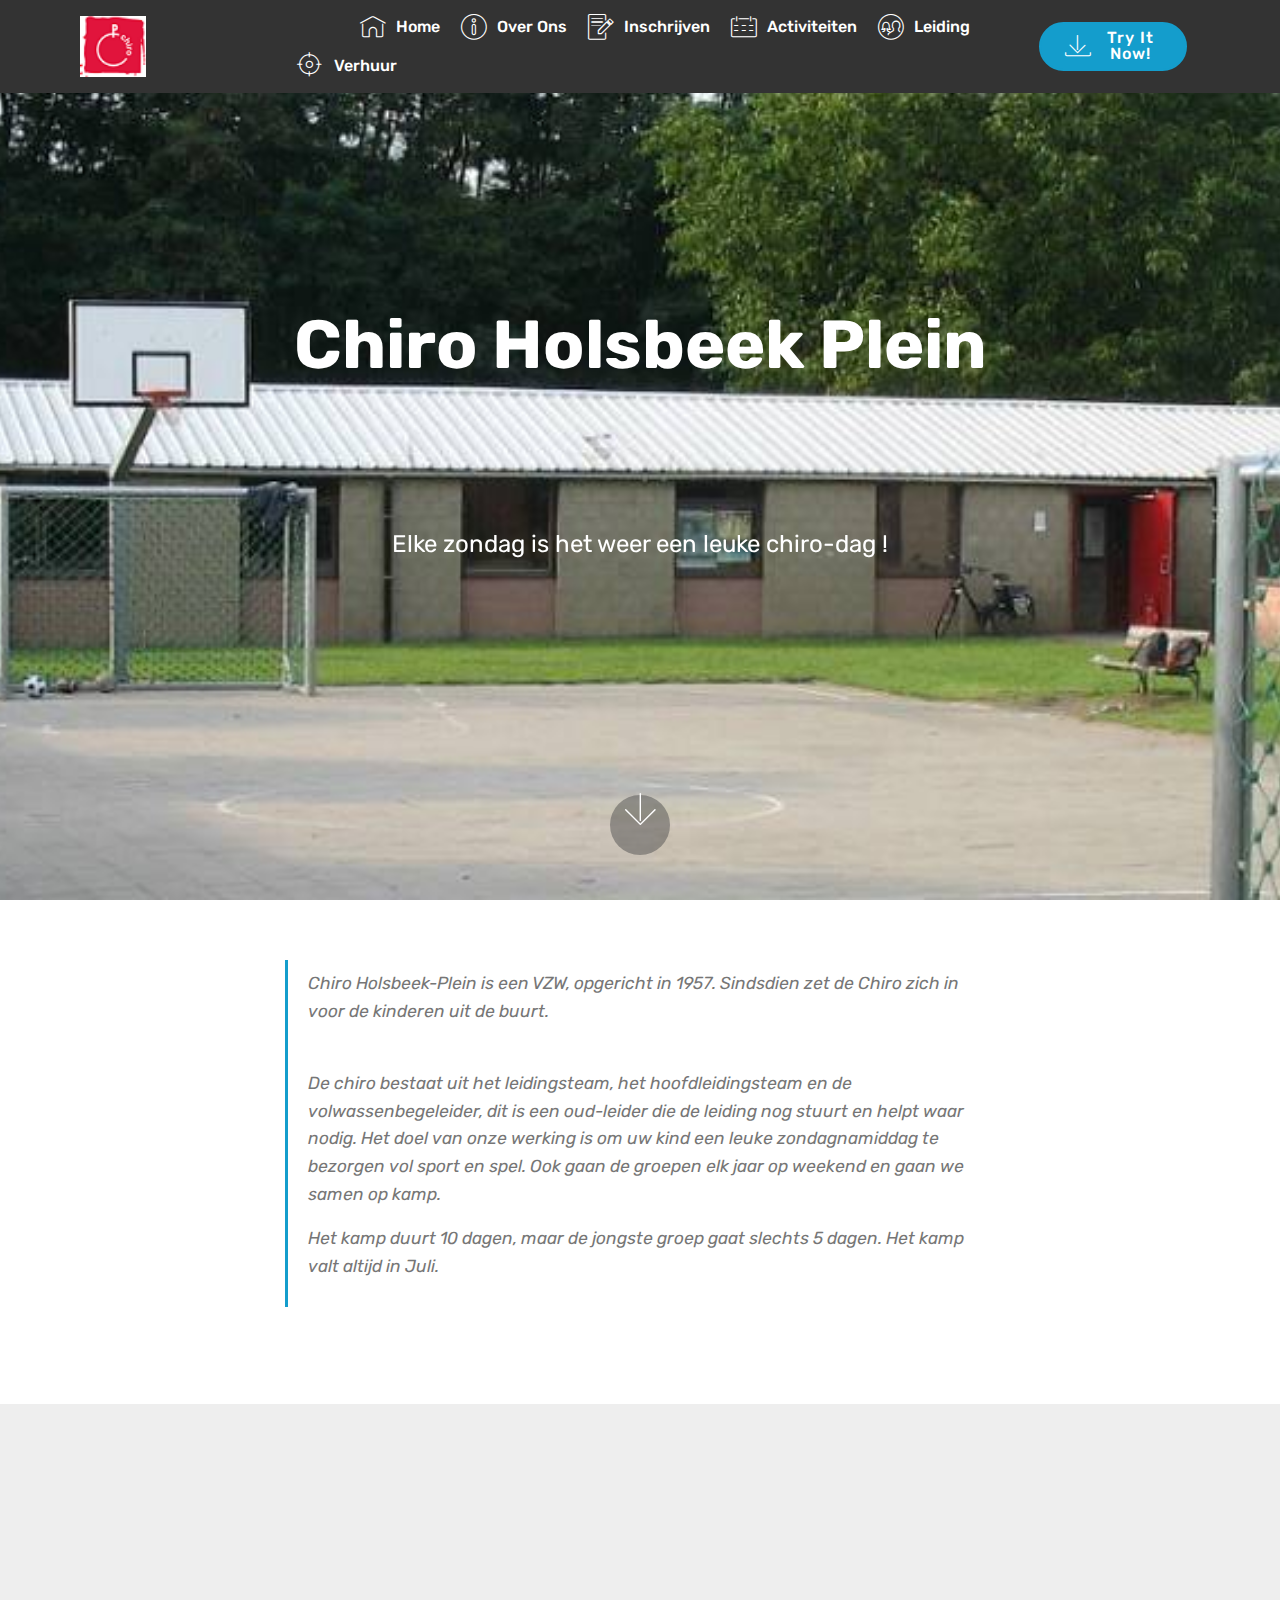
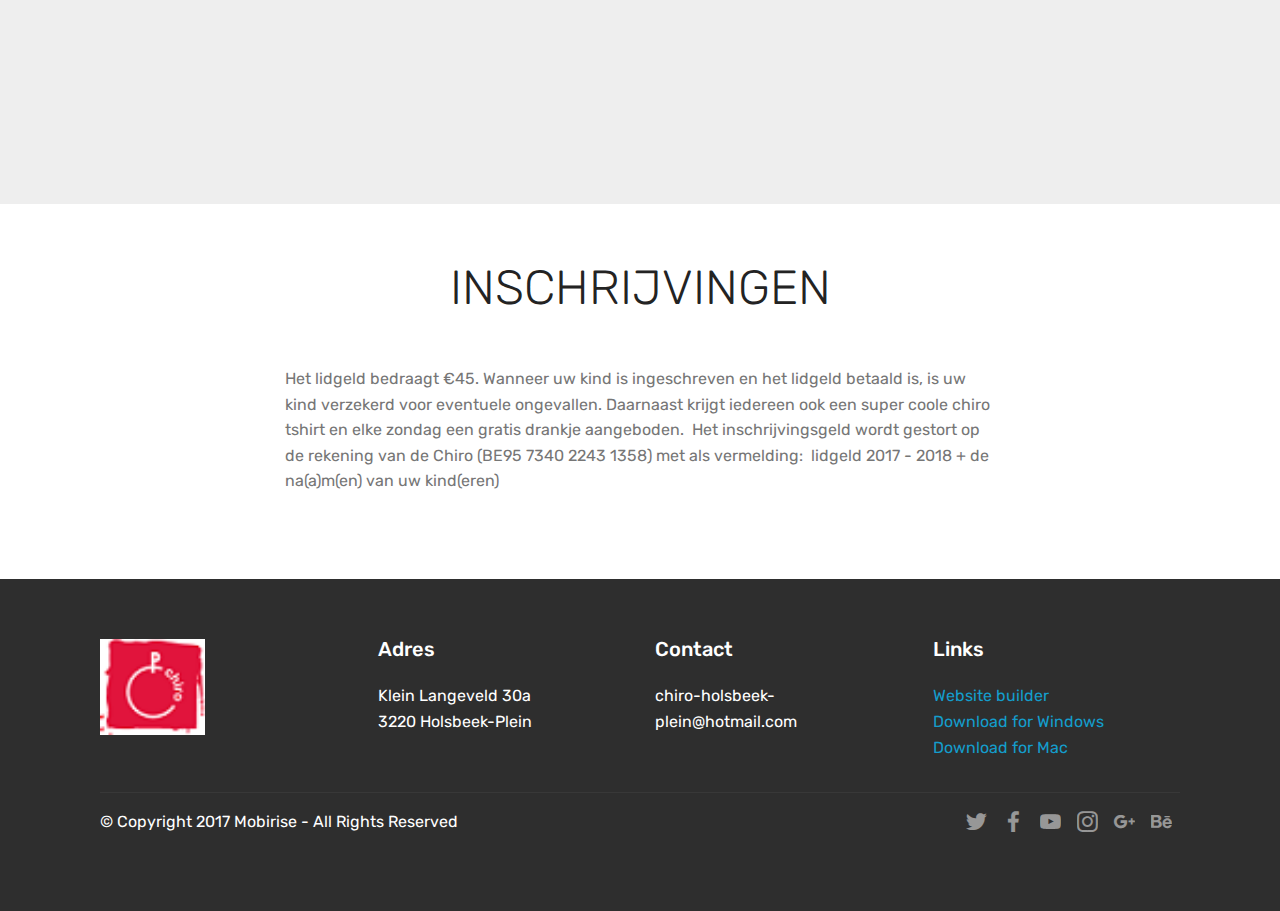
==== index.html @ 6a436504 "create github pages" ====
<!DOCTYPE html>
<html >
<head>
  <!-- Site made with Mobirise Website Builder v4.6.3, https://mobirise.com -->
  <meta charset="UTF-8">
  <meta http-equiv="X-UA-Compatible" content="IE=edge">
  <meta name="generator" content="Mobirise v4.6.3, mobirise.com">
  <meta name="viewport" content="width=device-width, initial-scale=1, minimum-scale=1">
  <link rel="shortcut icon" href="assets/images/chirologo-49x45.png" type="image/x-icon">
  <meta name="description" content="">
  <title>Home</title>
  <link rel="stylesheet" href="assets/web/assets/mobirise-icons/mobirise-icons.css">
  <link rel="stylesheet" href="assets/tether/tether.min.css">
  <link rel="stylesheet" href="assets/bootstrap/css/bootstrap.min.css">
  <link rel="stylesheet" href="assets/bootstrap/css/bootstrap-grid.min.css">
  <link rel="stylesheet" href="assets/bootstrap/css/bootstrap-reboot.min.css">
  <link rel="stylesheet" href="assets/socicon/css/styles.css">
  <link rel="stylesheet" href="assets/dropdown/css/style.css">
  <link rel="stylesheet" href="assets/theme/css/style.css">
  <link rel="stylesheet" href="assets/mobirise/css/mbr-additional.css" type="text/css">
  
  
  
</head>
<body>
  <section class="menu cid-qIwdPC6Qti" once="menu" id="menu1-e">

    

    <nav class="navbar navbar-expand beta-menu navbar-dropdown align-items-center navbar-toggleable-sm">
        <button class="navbar-toggler navbar-toggler-right" type="button" data-toggle="collapse" data-target="#navbarSupportedContent" aria-controls="navbarSupportedContent" aria-expanded="false" aria-label="Toggle navigation">
            <div class="hamburger">
                <span></span>
                <span></span>
                <span></span>
                <span></span>
            </div>
        </button>
        <div class="menu-logo">
            <div class="navbar-brand">
                <span class="navbar-logo">
                    
                         <img src="assets/images/chirologo-49x45.png" alt="Mobirise" title="" style="height: 3.8rem;">
                    
                </span>
                <span class="navbar-caption-wrap"><a class="navbar-caption text-white display-4" href="https://mobirise.com"></a></span>
            </div>
        </div>
        <div class="collapse navbar-collapse" id="navbarSupportedContent">
            <ul class="navbar-nav nav-dropdown" data-app-modern-menu="true"><li class="nav-item">
                    <a class="nav-link link text-white display-4" href="index.html">
                        </a>
                </li><li class="nav-item"><a class="nav-link link text-white display-4" href="index.html#features16-j" aria-expanded="false">
                        </a></li><li class="nav-item"><a class="nav-link link text-white display-4" href="page1.html" aria-expanded="false"></a></li><li class="nav-item"><a class="nav-link link text-white display-4" href="index.html" aria-expanded="false"><span class="mbri-home mbr-iconfont mbr-iconfont-btn"></span>
                        
                        Home</a></li><li class="nav-item"><a class="nav-link link text-white display-4" href="index.html#content2-w" aria-expanded="false"><span class="mbri-info mbr-iconfont mbr-iconfont-btn"></span>
                        
                        Over Ons</a></li><li class="nav-item"><a class="nav-link link text-white display-4" href="index.html#content4-15" aria-expanded="false"><span class="mbri-edit mbr-iconfont mbr-iconfont-btn"></span>
                        
                        Inschrijven</a></li><li class="nav-item"><a class="nav-link link text-white display-4" href="page2.html" aria-expanded="false"><span class="mbri-calendar mbr-iconfont mbr-iconfont-btn"></span>
                        
                        Activiteiten</a></li><li class="nav-item"><a class="nav-link link text-white display-4" href="page1.html" aria-expanded="false"><span class="mbri-users mbr-iconfont mbr-iconfont-btn"></span>
                        
                        Leiding</a></li><li class="nav-item"><a class="nav-link link text-white display-4" href="page2.html" aria-expanded="false"><span class="mbri-target mbr-iconfont mbr-iconfont-btn"></span>
                        
                        Verhuur</a></li><li class="nav-item"><a class="nav-link link text-white display-4" href="page2.html" aria-expanded="false"></a></li><li class="nav-item"><a class="nav-link link text-white display-4" href="page2.html" aria-expanded="false"></a></li><li class="nav-item"><a class="nav-link link text-white display-4" href="index.html#content2-w" aria-expanded="false"></a></li></ul>
            <div class="navbar-buttons mbr-section-btn"><a class="btn btn-sm btn-primary display-4" href="https://mobirise.com">
                    <span class="mbri-save mbr-iconfont mbr-iconfont-btn "></span>
                    Try It Now!
                </a></div>
        </div>
    </nav>
</section>

<section class="engine"><a href="https://mobirise.ws/f">simple web builder</a></section><section class="cid-qIwdPDKI76 mbr-fullscreen mbr-parallax-background" id="header2-f">

    

    

    <div class="container align-center">
        <div class="row justify-content-md-center">
            <div class="mbr-white col-md-10">
                <h1 class="mbr-section-title mbr-bold pb-3 mbr-fonts-style display-1">Chiro Holsbeek Plein</h1>
                
                <p class="mbr-text pb-3 mbr-fonts-style display-5"><br><br><br>Elke zondag is het weer een leuke chiro-dag !</p>
                
            </div>
        </div>
    </div>
    <div class="mbr-arrow hidden-sm-down" aria-hidden="true">
        <a href="#next">
            <i class="mbri-down mbr-iconfont"></i>
        </a>
    </div>
</section>

<section class="mbr-section article content1 cid-qIwzW5apyX" id="content2-w">

     

    <div class="container">
        <div class="media-container-row">
            <div class="mbr-text col-12 col-md-8 mbr-fonts-style display-7">
                <blockquote><p>Chiro Holsbeek-Plein is een VZW, opgericht in 1957. Sindsdien zet de Chiro zich in voor de kinderen uit de buurt. 
</p><p><br><span style="font-size: 1.09rem;">De chiro bestaat uit het leidingsteam, het hoofdleidingsteam en de volwassenbegeleider, dit is een oud-leider die de leiding nog stuurt en helpt waar nodig.  Het doel van onze werking is om uw kind een leuke zondagnamiddag te bezorgen vol sport en spel. Ook gaan de groepen elk jaar op weekend en gaan we samen op kamp. </span></p><p><span style="font-size: 1.09rem;">Het kamp duurt 10 dagen, maar de jongste groep gaat slechts 5 dagen. Het kamp valt altijd in Juli.&nbsp;</span></p></blockquote>
            </div>
        </div>
    </div>
</section>

<section class="map1 cid-qIwACmTN1j" id="map1-x">

     

    <div class="google-map"><iframe frameborder="0" style="border:0" src="https://www.google.com/maps/embed/v1/place?key=AIzaSyA0Dx_boXQiwvdz8sJHoYeZNVTdoWONYkU&amp;q=place_id:ChIJa-llSlNnwUcRTofLhMnFzQs" allowfullscreen=""></iframe></div>
</section>

<section class="mbr-section content4 cid-qIwOD4hrz7" id="content4-15">

    

    <div class="container">
        <div class="media-container-row">
            <div class="title col-12 col-md-8">
                <h2 class="align-center pb-3 mbr-fonts-style display-2">INSCHRIJVINGEN</h2>
                
                
            </div>
        </div>
    </div>
</section>

<section class="mbr-section article content1 cid-qIwOz94wqg" id="content1-14">
    
     

    <div class="container">
        <div class="media-container-row">
            <div class="mbr-text col-12 col-md-8 mbr-fonts-style display-7">Het lidgeld bedraagt €45. Wanneer uw kind is ingeschreven en het lidgeld betaald is, is uw kind verzekerd voor eventuele ongevallen. Daarnaast krijgt iedereen ook een super coole chiro tshirt en elke zondag een gratis drankje aangeboden.
&nbsp;<span style="font-size: 1rem;">Het inschrijvingsgeld wordt gestort op de rekening van de Chiro (BE95 7340 2243 1358) met als vermelding: &nbsp;</span><span style="font-size: 1rem;">lidgeld 2017 - 2018 + de na(a)m(en) van uw kind(eren)&nbsp;</span><div><br></div></div>
        </div>
    </div>
</section>

<section class="cid-qIwdPFAfyH" id="footer1-g">

    

    

    <div class="container">
        <div class="media-container-row content text-white">
            <div class="col-12 col-md-3">
                <div class="media-wrap">
                    
                        <img src="assets/images/chirologo-49x45.png" alt="Mobirise" title="">
                    
                </div>
            </div>
            <div class="col-12 col-md-3 mbr-fonts-style display-7">
                <h5 class="pb-3">
                    Adres</h5>
                <p class="mbr-text">Klein Langeveld 30a
<br>3220 Holsbeek-Plein</p>
            </div>
            <div class="col-12 col-md-3 mbr-fonts-style display-7">
                <h5 class="pb-3">
                    Contact</h5>
                <p class="mbr-text">chiro-holsbeek-plein@hotmail.com
                    <br><br></p>
            </div>
            <div class="col-12 col-md-3 mbr-fonts-style display-7">
                <h5 class="pb-3">
                    Links
                </h5>
                <p class="mbr-text">
                    <a class="text-primary" href="https://mobirise.com/">Website builder</a>
                    <br><a class="text-primary" href="https://mobirise.com/mobirise-free-win.zip">Download for Windows</a>
                    <br><a class="text-primary" href="https://mobirise.com/mobirise-free-mac.zip">Download for Mac</a>
                </p>
            </div>
        </div>
        <div class="footer-lower">
            <div class="media-container-row">
                <div class="col-sm-12">
                    <hr>
                </div>
            </div>
            <div class="media-container-row mbr-white">
                <div class="col-sm-6 copyright">
                    <p class="mbr-text mbr-fonts-style display-7">
                        © Copyright 2017 Mobirise - All Rights Reserved
                    </p>
                </div>
                <div class="col-md-6">
                    <div class="social-list align-right">
                        <div class="soc-item">
                            <a href="https://twitter.com/mobirise" target="_blank">
                                <span class="socicon-twitter socicon mbr-iconfont mbr-iconfont-social"></span>
                            </a>
                        </div>
                        <div class="soc-item">
                            <a href="https://www.facebook.com/pages/Mobirise/1616226671953247" target="_blank">
                                <span class="socicon-facebook socicon mbr-iconfont mbr-iconfont-social"></span>
                            </a>
                        </div>
                        <div class="soc-item">
                            <a href="https://www.youtube.com/c/mobirise" target="_blank">
                                <span class="socicon-youtube socicon mbr-iconfont mbr-iconfont-social"></span>
                            </a>
                        </div>
                        <div class="soc-item">
                            <a href="https://instagram.com/mobirise" target="_blank">
                                <span class="socicon-instagram socicon mbr-iconfont mbr-iconfont-social"></span>
                            </a>
                        </div>
                        <div class="soc-item">
                            <a href="https://plus.google.com/u/0/+Mobirise" target="_blank">
                                <span class="socicon-googleplus socicon mbr-iconfont mbr-iconfont-social"></span>
                            </a>
                        </div>
                        <div class="soc-item">
                            <a href="https://www.behance.net/Mobirise" target="_blank">
                                <span class="socicon-behance socicon mbr-iconfont mbr-iconfont-social"></span>
                            </a>
                        </div>
                    </div>
                </div>
            </div>
        </div>
    </div>
</section>


  <script src="assets/web/assets/jquery/jquery.min.js"></script>
  <script src="assets/popper/popper.min.js"></script>
  <script src="assets/tether/tether.min.js"></script>
  <script src="assets/bootstrap/js/bootstrap.min.js"></script>
  <script src="assets/dropdown/js/script.min.js"></script>
  <script src="assets/touchswipe/jquery.touch-swipe.min.js"></script>
  <script src="assets/parallax/jarallax.min.js"></script>
  <script src="assets/smoothscroll/smooth-scroll.js"></script>
  <script src="assets/theme/js/script.js"></script>
  
  
</body>
</html>
---- assets/web/assets/mobirise-icons/mobirise-icons.css ----
@font-face {
  font-family: 'MobiriseIcons';
  src:  url('mobirise-icons.eot?spat4u');
  src:  url('mobirise-icons.eot?spat4u#iefix') format('embedded-opentype'),
    url('mobirise-icons.ttf?spat4u') format('truetype'),
    url('mobirise-icons.woff?spat4u') format('woff'),
    url('mobirise-icons.svg?spat4u#MobiriseIcons') format('svg');
  font-weight: normal;
  font-style: normal;
}

[class^="mbri-"], [class*=" mbri-"] {
  /* use !important to prevent issues with browser extensions that change fonts */
  font-family: MobiriseIcons !important;
  speak: none;
  font-style: normal;
  font-weight: normal;
  font-variant: normal;
  text-transform: none;
  line-height: 1;

  /* Better Font Rendering =========== */
  -webkit-font-smoothing: antialiased;
  -moz-osx-font-smoothing: grayscale;
}

.mbri-add-submenu:before {
  content: "\e900";
}
.mbri-alert:before {
  content: "\e901";
}
.mbri-align-center:before {
  content: "\e902";
}
.mbri-align-justify:before {
  content: "\e903";
}
.mbri-align-left:before {
  content: "\e904";
}
.mbri-align-right:before {
  content: "\e905";
}
.mbri-android:before {
  content: "\e906";
}
.mbri-apple:before {
  content: "\e907";
}
.mbri-arrow-down:before {
  content: "\e908";
}
.mbri-arrow-next:before {
  content: "\e909";
}
.mbri-arrow-prev:before {
  content: "\e90a";
}
.mbri-arrow-up:before {
  content: "\e90b";
}
.mbri-bold:before {
  content: "\e90c";
}
.mbri-bookmark:before {
  content: "\e90d";
}
.mbri-bootstrap:before {
  content: "\e90e";
}
.mbri-briefcase:before {
  content: "\e90f";
}
.mbri-browse:before {
  content: "\e910";
}
.mbri-bulleted-list:before {
  content: "\e911";
}
.mbri-calendar:before {
  content: "\e912";
}
.mbri-camera:before {
  content: "\e913";
}
.mbri-cart-add:before {
  content: "\e914";
}
.mbri-cart-full:before {
  content: "\e915";
}
.mbri-cash:before {
  content: "\e916";
}
.mbri-change-style:before {
  content: "\e917";
}
.mbri-chat:before {
  content: "\e918";
}
.mbri-clock:before {
  content: "\e919";
}
.mbri-close:before {
  content: "\e91a";
}
.mbri-cloud:before {
  content: "\e91b";
}
.mbri-code:before {
  content: "\e91c";
}
.mbri-contact-form:before {
  content: "\e91d";
}
.mbri-credit-card:before {
  content: "\e91e";
}
.mbri-cursor-click:before {
  content: "\e91f";
}
.mbri-cust-feedback:before {
  content: "\e920";
}
.mbri-database:before {
  content: "\e921";
}
.mbri-delivery:before {
  content: "\e922";
}
.mbri-desktop:before {
  content: "\e923";
}
.mbri-devices:before {
  content: "\e924";
}
.mbri-down:before {
  content: "\e925";
}
.mbri-download:before {
  content: "\e989";
}
.mbri-drag-n-drop:before {
  content: "\e927";
}
.mbri-drag-n-drop2:before {
  content: "\e928";
}
.mbri-edit:before {
  content: "\e929";
}
.mbri-edit2:before {
  content: "\e92a";
}
.mbri-error:before {
  content: "\e92b";
}
.mbri-extension:before {
  content: "\e92c";
}
.mbri-features:before {
  content: "\e92d";
}
.mbri-file:before {
  content: "\e92e";
}
.mbri-flag:before {
  content: "\e92f";
}
.mbri-folder:before {
  content: "\e930";
}
.mbri-gift:before {
  content: "\e931";
}
.mbri-github:before {
  content: "\e932";
}
.mbri-globe:before {
  content: "\e933";
}
.mbri-globe-2:before {
  content: "\e934";
}
.mbri-growing-chart:before {
  content: "\e935";
}
.mbri-hearth:before {
  content: "\e936";
}
.mbri-help:before {
  content: "\e937";
}
.mbri-home:before {
  content: "\e938";
}
.mbri-hot-cup:before {
  content: "\e939";
}
.mbri-idea:before {
  content: "\e93a";
}
.mbri-image-gallery:before {
  content: "\e93b";
}
.mbri-image-slider:before {
  content: "\e93c";
}
.mbri-info:before {
  content: "\e93d";
}
.mbri-italic:before {
  content: "\e93e";
}
.mbri-key:before {
  content: "\e93f";
}
.mbri-laptop:before {
  content: "\e940";
}
.mbri-layers:before {
  content: "\e941";
}
.mbri-left-right:before {
  content: "\e942";
}
.mbri-left:before {
  content: "\e943";
}
.mbri-letter:before {
  content: "\e944";
}
.mbri-like:before {
  content: "\e945";
}
.mbri-link:before {
  content: "\e946";
}
.mbri-lock:before {
  content: "\e947";
}
.mbri-login:before {
  content: "\e948";
}
.mbri-logout:before {
  content: "\e949";
}
.mbri-magic-stick:before {
  content: "\e94a";
}
.mbri-map-pin:before {
  content: "\e94b";
}
.mbri-menu:before {
  content: "\e94c";
}
.mbri-mobile:before {
  content: "\e94d";
}
.mbri-mobile2:before {
  content: "\e94e";
}
.mbri-mobirise:before {
  content: "\e94f";
}
.mbri-more-horizontal:before {
  content: "\e950";
}
.mbri-more-vertical:before {
  content: "\e951";
}
.mbri-music:before {
  content: "\e952";
}
.mbri-new-file:before {
  content: "\e953";
}
.mbri-numbered-list:before {
  content: "\e954";
}
.mbri-opened-folder:before {
  content: "\e955";
}
.mbri-pages:before {
  content: "\e956";
}
.mbri-paper-plane:before {
  content: "\e957";
}
.mbri-paperclip:before {
  content: "\e958";
}
.mbri-photo:before {
  content: "\e959";
}
.mbri-photos:before {
  content: "\e95a";
}
.mbri-pin:before {
  content: "\e95b";
}
.mbri-play:before {
  content: "\e95c";
}
.mbri-plus:before {
  content: "\e95d";
}
.mbri-preview:before {
  content: "\e95e";
}
.mbri-print:before {
  content: "\e95f";
}
.mbri-protect:before {
  content: "\e960";
}
.mbri-question:before {
  content: "\e961";
}
.mbri-quote-left:before {
  content: "\e962";
}
.mbri-quote-right:before {
  content: "\e963";
}
.mbri-refresh:before {
  content: "\e964";
}
.mbri-responsive:before {
  content: "\e965";
}
.mbri-right:before {
  content: "\e966";
}
.mbri-rocket:before {
  content: "\e967";
}
.mbri-sad-face:before {
  content: "\e968";
}
.mbri-sale:before {
  content: "\e969";
}
.mbri-save:before {
  content: "\e96a";
}
.mbri-search:before {
  content: "\e96b";
}
.mbri-setting:before {
  content: "\e96c";
}
.mbri-setting2:before {
  content: "\e96d";
}
.mbri-setting3:before {
  content: "\e96e";
}
.mbri-share:before {
  content: "\e96f";
}
.mbri-shopping-bag:before {
  content: "\e970";
}
.mbri-shopping-basket:before {
  content: "\e971";
}
.mbri-shopping-cart:before {
  content: "\e972";
}
.mbri-sites:before {
  content: "\e973";
}
.mbri-smile-face:before {
  content: "\e974";
}
.mbri-speed:before {
  content: "\e975";
}
.mbri-star:before {
  content: "\e976";
}
.mbri-success:before {
  content: "\e977";
}
.mbri-sun:before {
  content: "\e978";
}
.mbri-sun2:before {
  content: "\e979";
}
.mbri-tablet:before {
  content: "\e97a";
}
.mbri-tablet-vertical:before {
  content: "\e97b";
}
.mbri-target:before {
  content: "\e97c";
}
.mbri-timer:before {
  content: "\e97d";
}
.mbri-to-ftp:before {
  content: "\e97e";
}
.mbri-to-local-drive:before {
  content: "\e97f";
}
.mbri-touch-swipe:before {
  content: "\e980";
}
.mbri-touch:before {
  content: "\e981";
}
.mbri-trash:before {
  content: "\e982";
}
.mbri-underline:before {
  content: "\e983";
}
.mbri-unlink:before {
  content: "\e984";
}
.mbri-unlock:before {
  content: "\e985";
}
.mbri-up-down:before {
  content: "\e986";
}
.mbri-up:before {
  content: "\e987";
}
.mbri-update:before {
  content: "\e988";
}
.mbri-upload:before {
 content: "\e926"; 
}
.mbri-user:before {
  content: "\e98a";
}
.mbri-user2:before {
  content: "\e98b";
}
.mbri-users:before {
  content: "\e98c";
}
.mbri-video:before {
  content: "\e98d";
}
.mbri-video-play:before {
  content: "\e98e";
}
.mbri-watch:before {
  content: "\e98f";
}
.mbri-website-theme:before {
  content: "\e990";
}
.mbri-wifi:before {
  content: "\e991";
}
.mbri-windows:before {
  content: "\e992";
}
.mbri-zoom-out:before {
  content: "\e993";
}
.mbri-redo:before {
  content: "\e994";
}
.mbri-undo:before {
  content: "\e995";
}
---- assets/socicon/css/styles.css ----
@charset "UTF-8";

@font-face {
  font-family: "socicon";
  src:url("../fonts/socicon.eot");
  src:url("../fonts/socicon.eot?#iefix") format("embedded-opentype"),
    url("../fonts/socicon.woff") format("woff"),
    url("../fonts/socicon.ttf") format("truetype"),
    url("../fonts/socicon.svg#socicon") format("svg");
  font-weight: normal;
  font-style: normal;

}

[data-icon]:before {
  font-family: "socicon" !important;
  content: attr(data-icon);
  font-style: normal !important;
  font-weight: normal !important;
  font-variant: normal !important;
  text-transform: none !important;
  speak: none;
  line-height: 1;
  -webkit-font-smoothing: antialiased;
  -moz-osx-font-smoothing: grayscale;
}

[class^="socicon-"]:before,
[class*=" socicon-"]:before {
  font-family: "socicon" !important;
  font-style: normal !important;
  font-weight: normal !important;
  font-variant: normal !important;
  text-transform: none !important;
  speak: none;
  line-height: 1;
  -webkit-font-smoothing: antialiased;
  -moz-osx-font-smoothing: grayscale;
}

.socicon-modelmayhem:before {
  content: "\e000";
}
.socicon-mixcloud:before {
  content: "\e001";
}
.socicon-drupal:before {
  content: "\e002";
}
.socicon-swarm:before {
  content: "\e003";
}
.socicon-istock:before {
  content: "\e004";
}
.socicon-yammer:before {
  content: "\e005";
}
.socicon-ello:before {
  content: "\e006";
}
.socicon-stackoverflow:before {
  content: "\e007";
}
.socicon-persona:before {
  content: "\e008";
}
.socicon-triplej:before {
  content: "\e009";
}
.socicon-houzz:before {
  content: "\e00a";
}
.socicon-rss:before {
  content: "\e00b";
}
.socicon-paypal:before {
  content: "\e00c";
}
.socicon-odnoklassniki:before {
  content: "\e00d";
}
.socicon-airbnb:before {
  content: "\e00e";
}
.socicon-periscope:before {
  content: "\e00f";
}
.socicon-outlook:before {
  content: "\e010";
}
.socicon-coderwall:before {
  content: "\e011";
}
.socicon-tripadvisor:before {
  content: "\e012";
}
.socicon-appnet:before {
  content: "\e013";
}
.socicon-goodreads:before {
  content: "\e014";
}
.socicon-tripit:before {
  content: "\e015";
}
.socicon-lanyrd:before {
  content: "\e016";
}
.socicon-slideshare:before {
  content: "\e017";
}
.socicon-buffer:before {
  content: "\e018";
}
.socicon-disqus:before {
  content: "\e019";
}
.socicon-vkontakte:before {
  content: "\e01a";
}
.socicon-whatsapp:before {
  content: "\e01b";
}
.socicon-patreon:before {
  content: "\e01c";
}
.socicon-storehouse:before {
  content: "\e01d";
}
.socicon-pocket:before {
  content: "\e01e";
}
.socicon-mail:before {
  content: "\e01f";
}
.socicon-blogger:before {
  content: "\e020";
}
.socicon-technorati:before {
  content: "\e021";
}
.socicon-reddit:before {
  content: "\e022";
}
.socicon-dribbble:before {
  content: "\e023";
}
.socicon-stumbleupon:before {
  content: "\e024";
}
.socicon-digg:before {
  content: "\e025";
}
.socicon-envato:before {
  content: "\e026";
}
.socicon-behance:before {
  content: "\e027";
}
.socicon-delicious:before {
  content: "\e028";
}
.socicon-deviantart:before {
  content: "\e029";
}
.socicon-forrst:before {
  content: "\e02a";
}
.socicon-play:before {
  content: "\e02b";
}
.socicon-zerply:before {
  content: "\e02c";
}
.socicon-wikipedia:before {
  content: "\e02d";
}
.socicon-apple:before {
  content: "\e02e";
}
.socicon-flattr:before {
  content: "\e02f";
}
.socicon-github:before {
  content: "\e030";
}
.socicon-renren:before {
  content: "\e031";
}
.socicon-friendfeed:before {
  content: "\e032";
}
.socicon-newsvine:before {
  content: "\e033";
}
.socicon-identica:before {
  content: "\e034";
}
.socicon-bebo:before {
  content: "\e035";
}
.socicon-zynga:before {
  content: "\e036";
}
.socicon-steam:before {
  content: "\e037";
}
.socicon-xbox:before {
  content: "\e038";
}
.socicon-windows:before {
  content: "\e039";
}
.socicon-qq:before {
  content: "\e03a";
}
.socicon-douban:before {
  content: "\e03b";
}
.socicon-meetup:before {
  content: "\e03c";
}
.socicon-playstation:before {
  content: "\e03d";
}
.socicon-android:before {
  content: "\e03e";
}
.socicon-snapchat:before {
  content: "\e03f";
}
.socicon-twitter:before {
  content: "\e040";
}
.socicon-facebook:before {
  content: "\e041";
}
.socicon-googleplus:before {
  content: "\e042";
}
.socicon-pinterest:before {
  content: "\e043";
}
.socicon-foursquare:before {
  content: "\e044";
}
.socicon-yahoo:before {
  content: "\e045";
}
.socicon-skype:before {
  content: "\e046";
}
.socicon-yelp:before {
  content: "\e047";
}
.socicon-feedburner:before {
  content: "\e048";
}
.socicon-linkedin:before {
  content: "\e049";
}
.socicon-viadeo:before {
  content: "\e04a";
}
.socicon-xing:before {
  content: "\e04b";
}
.socicon-myspace:before {
  content: "\e04c";
}
.socicon-soundcloud:before {
  content: "\e04d";
}
.socicon-spotify:before {
  content: "\e04e";
}
.socicon-grooveshark:before {
  content: "\e04f";
}
.socicon-lastfm:before {
  content: "\e050";
}
.socicon-youtube:before {
  content: "\e051";
}
.socicon-vimeo:before {
  content: "\e052";
}
.socicon-dailymotion:before {
  content: "\e053";
}
.socicon-vine:before {
  content: "\e054";
}
.socicon-flickr:before {
  content: "\e055";
}
.socicon-500px:before {
  content: "\e056";
}
.socicon-wordpress:before {
  content: "\e058";
}
.socicon-tumblr:before {
  content: "\e059";
}
.socicon-twitch:before {
  content: "\e05a";
}
.socicon-8tracks:before {
  content: "\e05b";
}
.socicon-amazon:before {
  content: "\e05c";
}
.socicon-icq:before {
  content: "\e05d";
}
.socicon-smugmug:before {
  content: "\e05e";
}
.socicon-ravelry:before {
  content: "\e05f";
}
.socicon-weibo:before {
  content: "\e060";
}
.socicon-baidu:before {
  content: "\e061";
}
.socicon-angellist:before {
  content: "\e062";
}
.socicon-ebay:before {
  content: "\e063";
}
.socicon-imdb:before {
  content: "\e064";
}
.socicon-stayfriends:before {
  content: "\e065";
}
.socicon-residentadvisor:before {
  content: "\e066";
}
.socicon-google:before {
  content: "\e067";
}
.socicon-yandex:before {
  content: "\e068";
}
.socicon-sharethis:before {
  content: "\e069";
}
.socicon-bandcamp:before {
  content: "\e06a";
}
.socicon-itunes:before {
  content: "\e06b";
}
.socicon-deezer:before {
  content: "\e06c";
}
.socicon-telegram:before {
  content: "\e06e";
}
.socicon-openid:before {
  content: "\e06f";
}
.socicon-amplement:before {
  content: "\e070";
}
.socicon-viber:before {
  content: "\e071";
}
.socicon-zomato:before {
  content: "\e072";
}
.socicon-draugiem:before {
  content: "\e074";
}
.socicon-endomodo:before {
  content: "\e075";
}
.socicon-filmweb:before {
  content: "\e076";
}
.socicon-stackexchange:before {
  content: "\e077";
}
.socicon-wykop:before {
  content: "\e078";
}
.socicon-teamspeak:before {
  content: "\e079";
}
.socicon-teamviewer:before {
  content: "\e07a";
}
.socicon-ventrilo:before {
  content: "\e07b";
}
.socicon-younow:before {
  content: "\e07c";
}
.socicon-raidcall:before {
  content: "\e07d";
}
.socicon-mumble:before {
  content: "\e07e";
}
.socicon-medium:before {
  content: "\e06d";
}
.socicon-bebee:before {
  content: "\e07f";
}
.socicon-hitbox:before {
  content: "\e080";
}
.socicon-reverbnation:before {
  content: "\e081";
}
.socicon-formulr:before {
  content: "\e082";
}
.socicon-instagram:before {
  content: "\e057";
}
.socicon-battlenet:before {
  content: "\e083";
}
.socicon-chrome:before {
  content: "\e084";
}
.socicon-discord:before {
  content: "\e086";
}
.socicon-issuu:before {
  content: "\e087";
}
.socicon-macos:before {
  content: "\e088";
}
.socicon-firefox:before {
  content: "\e089";
}
.socicon-opera:before {
  content: "\e08d";
}
.socicon-keybase:before {
  content: "\e090";
}
.socicon-alliance:before {
  content: "\e091";
}
.socicon-livejournal:before {
  content: "\e092";
}
.socicon-googlephotos:before {
  content: "\e093";
}
.socicon-horde:before {
  content: "\e094";
}
.socicon-etsy:before {
  content: "\e095";
}
.socicon-zapier:before {
  content: "\e096";
}
.socicon-google-scholar:before {
  content: "\e097";
}
.socicon-researchgate:before {
  content: "\e098";
}
.socicon-wechat:before {
  content: "\e099";
}
.socicon-strava:before {
  content: "\e09a";
}
.socicon-line:before {
  content: "\e09b";
}
.socicon-lyft:before {
  content: "\e09c";
}
.socicon-uber:before {
  content: "\e09d";
}
.socicon-songkick:before {
  content: "\e09e";
}
.socicon-viewbug:before {
  content: "\e09f";
}
.socicon-googlegroups:before {
  content: "\e0a0";
}
.socicon-quora:before {
  content: "\e073";
}
.socicon-diablo:before {
  content: "\e085";
}
.socicon-blizzard:before {
  content: "\e0a1";
}
.socicon-hearthstone:before {
  content: "\e08b";
}
.socicon-heroes:before {
  content: "\e08a";
}
.socicon-overwatch:before {
  content: "\e08c";
}
.socicon-warcraft:before {
  content: "\e08e";
}
.socicon-starcraft:before {
  content: "\e08f";
}
.socicon-beam:before {
  content: "\e0a2";
}
.socicon-curse:before {
  content: "\e0a3";
}
.socicon-player:before {
  content: "\e0a4";
}
.socicon-streamjar:before {
  content: "\e0a5";
}
.socicon-nintendo:before {
  content: "\e0a6";
}
.socicon-hellocoton:before {
  content: "\e0a7";
}
---- assets/dropdown/css/style.css ----
.navbar-dropdown {
  left: 0;
  padding: 0;
  position: absolute;
  right: 0;
  top: 0;
  transition: all 0.45s ease;
  z-index: 1030;
  background: #282828; }
  .navbar-dropdown .navbar-logo {
    margin-right: 0.8rem;
    transition: margin 0.3s ease-in-out;
    vertical-align: middle; }
    .navbar-dropdown .navbar-logo img {
      height: 3.125rem;
      transition: all 0.3s ease-in-out; }
    .navbar-dropdown .navbar-logo.mbr-iconfont {
      font-size: 3.125rem;
      line-height: 3.125rem; }
  .navbar-dropdown .navbar-caption {
    font-weight: 700;
    white-space: normal;
    vertical-align: -4px;
    line-height: 3.125rem !important; }
    .navbar-dropdown .navbar-caption, .navbar-dropdown .navbar-caption:hover {
      color: inherit;
      text-decoration: none; }
  .navbar-dropdown .mbr-iconfont + .navbar-caption {
    vertical-align: -1px; }
  .navbar-dropdown.navbar-fixed-top {
    position: fixed; }
  .navbar-dropdown .navbar-brand span {
    vertical-align: -4px; }
  .navbar-dropdown.bg-color.transparent {
    background: none; }
  .navbar-dropdown.navbar-short .navbar-brand {
    padding: 0.625rem 0; }
    .navbar-dropdown.navbar-short .navbar-brand span {
      vertical-align: -1px; }
  .navbar-dropdown.navbar-short .navbar-caption {
    line-height: 2.375rem !important;
    vertical-align: -2px; }
  .navbar-dropdown.navbar-short .navbar-logo {
    margin-right: 0.5rem; }
    .navbar-dropdown.navbar-short .navbar-logo img {
      height: 2.375rem; }
    .navbar-dropdown.navbar-short .navbar-logo.mbr-iconfont {
      font-size: 2.375rem;
      line-height: 2.375rem; }
  .navbar-dropdown.navbar-short .mbr-table-cell {
    height: 3.625rem; }
  .navbar-dropdown .navbar-close {
    left: 0.6875rem;
    position: fixed;
    top: 0.75rem;
    z-index: 1000; }
  .navbar-dropdown .hamburger-icon {
    content: "";
    display: inline-block;
    vertical-align: middle;
    width: 16px;
    -webkit-box-shadow: 0 -6px 0 1px #282828,0 0 0 1px #282828,0 6px 0 1px #282828;
    -moz-box-shadow: 0 -6px 0 1px #282828,0 0 0 1px #282828,0 6px 0 1px #282828;
    box-shadow: 0 -6px 0 1px #282828,0 0 0 1px #282828,0 6px 0 1px #282828; }

.dropdown-menu .dropdown-toggle[data-toggle="dropdown-submenu"]::after {
  border-bottom: 0.35em solid transparent;
  border-left: 0.35em solid;
  border-right: 0;
  border-top: 0.35em solid transparent;
  margin-left: 0.3rem; }

.dropdown-menu .dropdown-item:focus {
  outline: 0; }

.nav-dropdown {
  font-size: 0.75rem;
  font-weight: 500;
  height: auto !important; }
  .nav-dropdown .nav-btn {
    padding-left: 1rem; }
  .nav-dropdown .link {
    margin: .667em 1.667em;
    font-weight: 500;
    padding: 0;
    transition: color .2s ease-in-out; }
    .nav-dropdown .link.dropdown-toggle {
      margin-right: 2.583em; }
      .nav-dropdown .link.dropdown-toggle::after {
        margin-left: .25rem;
        border-top: 0.35em solid;
        border-right: 0.35em solid transparent;
        border-left: 0.35em solid transparent;
        border-bottom: 0; }
      .nav-dropdown .link.dropdown-toggle[aria-expanded="true"] {
        margin: 0;
        padding: 0.667em 3.263em  0.667em 1.667em; }
  .nav-dropdown .link::after,
  .nav-dropdown .dropdown-item::after {
    color: inherit; }
  .nav-dropdown .btn {
    font-size: 0.75rem;
    font-weight: 700;
    letter-spacing: 0;
    margin-bottom: 0;
    padding-left: 1.25rem;
    padding-right: 1.25rem; }
  .nav-dropdown .dropdown-menu {
    border-radius: 0;
    border: 0;
    left: 0;
    margin: 0;
    padding-bottom: 1.25rem;
    padding-top: 1.25rem;
    position: relative; }
  .nav-dropdown .dropdown-submenu {
    margin-left: 0.125rem;
    top: 0; }
  .nav-dropdown .dropdown-item {
    font-weight: 500;
    line-height: 2;
    padding: 0.3846em 4.615em 0.3846em 1.5385em;
    position: relative;
    transition: color .2s ease-in-out, background-color .2s ease-in-out; }
    .nav-dropdown .dropdown-item::after {
      margin-top: -0.3077em;
      position: absolute;
      right: 1.1538em;
      top: 50%; }
    .nav-dropdown .dropdown-item:focus, .nav-dropdown .dropdown-item:hover {
      background: none; }

@media (max-width: 767px) {
  .nav-dropdown.navbar-toggleable-sm {
    bottom: 0;
    display: none;
    left: 0;
    overflow-x: hidden;
    position: fixed;
    top: 0;
    transform: translateX(-100%);
    -ms-transform: translateX(-100%);
    -webkit-transform: translateX(-100%);
    width: 18.75rem;
    z-index: 999; } }
.nav-dropdown.navbar-toggleable-xl {
  bottom: 0;
  display: none;
  left: 0;
  overflow-x: hidden;
  position: fixed;
  top: 0;
  transform: translateX(-100%);
  -ms-transform: translateX(-100%);
  -webkit-transform: translateX(-100%);
  width: 18.75rem;
  z-index: 999; }

.nav-dropdown-sm {
  display: block !important;
  overflow-x: hidden;
  overflow: auto;
  padding-top: 3.875rem; }
  .nav-dropdown-sm::after {
    content: "";
    display: block;
    height: 3rem;
    width: 100%; }
  .nav-dropdown-sm.collapse.in ~ .navbar-close {
    display: block !important; }
  .nav-dropdown-sm.collapsing, .nav-dropdown-sm.collapse.in {
    transform: translateX(0);
    -ms-transform: translateX(0);
    -webkit-transform: translateX(0);
    transition: all 0.25s ease-out;
    -webkit-transition: all 0.25s ease-out;
    background: #282828; }
  .nav-dropdown-sm.collapsing[aria-expanded="false"] {
    transform: translateX(-100%);
    -ms-transform: translateX(-100%);
    -webkit-transform: translateX(-100%); }
  .nav-dropdown-sm .nav-item {
    display: block;
    margin-left: 0 !important;
    padding-left: 0; }
  .nav-dropdown-sm .link,
  .nav-dropdown-sm .dropdown-item {
    border-top: 1px dotted rgba(255, 255, 255, 0.1);
    font-size: 0.8125rem;
    line-height: 1.6;
    margin: 0 !important;
    padding: 0.875rem 2.4rem 0.875rem 1.5625rem !important;
    position: relative;
    white-space: normal; }
    .nav-dropdown-sm .link:focus, .nav-dropdown-sm .link:hover,
    .nav-dropdown-sm .dropdown-item:focus,
    .nav-dropdown-sm .dropdown-item:hover {
      background: rgba(0, 0, 0, 0.2) !important;
      color: #c0a375; }
  .nav-dropdown-sm .nav-btn {
    position: relative;
    padding: 1.5625rem 1.5625rem 0 1.5625rem; }
    .nav-dropdown-sm .nav-btn::before {
      border-top: 1px dotted rgba(255, 255, 255, 0.1);
      content: "";
      left: 0;
      position: absolute;
      top: 0;
      width: 100%; }
    .nav-dropdown-sm .nav-btn + .nav-btn {
      padding-top: 0.625rem; }
      .nav-dropdown-sm .nav-btn + .nav-btn::before {
        display: none; }
  .nav-dropdown-sm .btn {
    padding: 0.625rem 0; }
  .nav-dropdown-sm .dropdown-toggle[data-toggle="dropdown-submenu"]::after {
    margin-left: .25rem;
    border-top: 0.35em solid;
    border-right: 0.35em solid transparent;
    border-left: 0.35em solid transparent;
    border-bottom: 0; }
  .nav-dropdown-sm .dropdown-toggle[data-toggle="dropdown-submenu"][aria-expanded="true"]::after {
    border-top: 0;
    border-right: 0.35em solid transparent;
    border-left: 0.35em solid transparent;
    border-bottom: 0.35em solid; }
  .nav-dropdown-sm .dropdown-menu {
    margin: 0;
    padding: 0;
    position: relative;
    top: 0;
    left: 0;
    width: 100%;
    border: 0;
    float: none;
    border-radius: 0;
    background: none; }
  .nav-dropdown-sm .dropdown-submenu {
    left: 100%;
    margin-left: 0.125rem;
    margin-top: -1.25rem;
    top: 0; }

.navbar-toggleable-sm .nav-dropdown .dropdown-menu {
  position: absolute; }

.navbar-toggleable-sm .nav-dropdown .dropdown-submenu {
  left: 100%;
  margin-left: 0.125rem;
  margin-top: -1.25rem;
  top: 0; }

.navbar-toggleable-sm.opened .nav-dropdown .dropdown-menu {
  position: relative; }

.navbar-toggleable-sm.opened .nav-dropdown .dropdown-submenu {
  left: 0;
  margin-left: 00rem;
  margin-top: 0rem;
  top: 0; }

.is-builder .nav-dropdown.collapsing {
  transition: none !important; }

/*# sourceMappingURL=style.css.map */
---- assets/theme/css/style.css ----
/*!
 * Mobirise v4 theme (https://mobirise.com/)
 * Copyright 2017 Mobirise
 */
section {
  background-color: #eeeeee; }

section,
.container,
.container-fluid {
  position: relative;
  word-wrap: break-word; }

a.mbr-iconfont:hover {
  text-decoration: none; }

.article .lead p, .article .lead ul, .article .lead ol, .article .lead pre, .article .lead blockquote {
  margin-bottom: 0; }

a {
  font-style: normal;
  font-weight: 400;
  cursor: pointer; }
  a, a:hover {
    text-decoration: none; }

figure {
  margin-bottom: 0; }

body {
  color: #232323; }

h1, h2, h3, h4, h5, h6,
.h1, .h2, .h3, .h4, .h5, .h6,
.display-1, .display-2, .display-3, .display-4 {
  line-height: 1;
  word-break: break-word;
  word-wrap: break-word; }

b, strong {
  font-weight: bold; }

blockquote {
  padding: 10px 0 10px 20px;
  position: relative;
  border-left: 2px solid;
  border-color: #ff3366; }

input:-webkit-autofill, input:-webkit-autofill:hover, input:-webkit-autofill:focus, input:-webkit-autofill:active {
  transition-delay: 9999s;
  transition-property: background-color, color; }

textarea[type="hidden"] {
  display: none; }

body {
  position: relative; }

section {
  background-position: 50% 50%;
  background-repeat: no-repeat;
  background-size: cover; }
  section .mbr-background-video,
  section .mbr-background-video-preview {
    position: absolute;
    bottom: 0;
    left: 0;
    right: 0;
    top: 0; }

.hidden {
  visibility: hidden; }

.mbr-z-index20 {
  z-index: 20; }

/*! Base colors */
.mbr-white {
  color: #ffffff; }

.mbr-black {
  color: #000000; }

.mbr-bg-white {
  background-color: #ffffff; }

.mbr-bg-black {
  background-color: #000000; }

/*! Text-aligns */
.align-left {
  text-align: left; }

.align-center {
  text-align: center; }

.align-right {
  text-align: right; }

@media (max-width: 767px) {
  .align-left, .align-center, .align-right, .mbr-section-btn, .mbr-section-title {
    text-align: center; } }
/*! Font-weight  */
.mbr-light {
  font-weight: 300; }

.mbr-regular {
  font-weight: 400; }

.mbr-semibold {
  font-weight: 500; }

.mbr-bold {
  font-weight: 700; }

/*! Media  */
.media-size-item {
  -webkit-flex: 1 1 auto;
  -moz-flex: 1 1 auto;
  -ms-flex: 1 1 auto;
  -o-flex: 1 1 auto;
  flex: 1 1 auto; }

.media-content {
  -webkit-flex-basis: 100%;
  flex-basis: 100%; }

.media-container-row {
  display: -ms-flexbox;
  display: -webkit-flex;
  display: flex;
  -webkit-flex-direction: row;
  -ms-flex-direction: row;
  flex-direction: row;
  -webkit-flex-wrap: wrap;
  -ms-flex-wrap: wrap;
  flex-wrap: wrap;
  -webkit-justify-content: center;
  -ms-flex-pack: center;
  justify-content: center;
  -webkit-align-content: center;
  -ms-flex-line-pack: center;
  align-content: center;
  -webkit-align-items: start;
  -ms-flex-align: start;
  align-items: start; }
  .media-container-row .media-size-item {
    width: 400px; }

.media-container-column {
  display: -ms-flexbox;
  display: -webkit-flex;
  display: flex;
  -webkit-flex-direction: column;
  -ms-flex-direction: column;
  flex-direction: column;
  -webkit-flex-wrap: wrap;
  -ms-flex-wrap: wrap;
  flex-wrap: wrap;
  -webkit-justify-content: center;
  -ms-flex-pack: center;
  justify-content: center;
  -webkit-align-content: center;
  -ms-flex-line-pack: center;
  align-content: center;
  -webkit-align-items: stretch;
  -ms-flex-align: stretch;
  align-items: stretch; }
  .media-container-column > * {
    width: 100%; }

@media (min-width: 992px) {
  .media-container-row {
    -webkit-flex-wrap: nowrap;
    -ms-flex-wrap: nowrap;
    flex-wrap: nowrap; } }
figure {
  overflow: hidden; }

figure[mbr-media-size] {
  transition: width 0.1s; }

.mbr-figure img, .mbr-figure iframe {
  display: block;
  width: 100%; }

.card {
  background-color: transparent;
  border: none; }

.card-img {
  text-align: center;
  flex-shrink: 0; }

.media {
  max-width: 100%;
  margin: 0 auto; }

.mbr-figure {
  -ms-flex-item-align: center;
  -ms-grid-row-align: center;
  -webkit-align-self: center;
  align-self: center; }

.media-container > div {
  max-width: 100%; }

.mbr-figure img, .card-img img {
  width: 100%; }

@media (max-width: 991px) {
  .media-size-item {
    width: auto !important; }

  .media {
    width: auto; }

  .mbr-figure {
    width: 100% !important; } }
/*! Buttons */
.mbr-section-btn {
  margin-left: -.25rem;
  margin-right: -.25rem;
  font-size: 0; }

nav .mbr-section-btn {
  margin-left: 0rem;
  margin-right: 0rem; }

/*! Btn icon margin */
.btn .mbr-iconfont, .btn.btn-sm .mbr-iconfont {
  cursor: pointer;
  margin-right: 0.5rem; }

.btn.btn-md .mbr-iconfont, .btn.btn-md .mbr-iconfont {
  margin-right: 0.8rem; }

.mbr-regular {
  font-weight: 400; }

.mbr-semibold {
  font-weight: 500; }

.mbr-bold {
  font-weight: 700; }

[type="submit"] {
  -webkit-appearance: none; }

/*! Full-screen */
.mbr-fullscreen .mbr-overlay {
  min-height: 100vh; }

.mbr-fullscreen {
  display: flex;
  display: -webkit-flex;
  display: -moz-flex;
  display: -ms-flex;
  display: -o-flex;
  align-items: center;
  -webkit-align-items: center;
  min-height: 100vh;
  padding-top: 3rem;
  padding-bottom: 3rem; }

/*! Map */
.map {
  height: 25rem;
  position: relative; }
  .map iframe {
    width: 100%;
    height: 100%; }

/* Form */
.form-asterisk {
  font-family: initial;
  position: absolute;
  top: -2px;
  font-weight: normal; }

/*! Scroll to top arrow */
.mbr-arrow-up {
  bottom: 25px;
  right: 90px;
  position: fixed;
  text-align: right;
  z-index: 5000;
  color: #ffffff;
  font-size: 32px;
  transform: rotate(180deg);
  -webkit-transform: rotate(180deg); }

.mbr-arrow-up a {
  background: rgba(0, 0, 0, 0.2);
  border-radius: 3px;
  color: #fff;
  display: inline-block;
  height: 60px;
  width: 60px;
  outline-style: none !important;
  position: relative;
  text-decoration: none;
  transition: all .3s ease-in-out;
  cursor: pointer;
  text-align: center; }
  .mbr-arrow-up a:hover {
    background-color: rgba(0, 0, 0, 0.4); }
  .mbr-arrow-up a i {
    line-height: 60px; }

.mbr-arrow-up-icon {
  display: block;
  color: #fff; }

.mbr-arrow-up-icon::before {
  content: "\203a";
  display: inline-block;
  font-family: serif;
  font-size: 32px;
  line-height: 1;
  font-style: normal;
  position: relative;
  top: 6px;
  left: -4px;
  -webkit-transform: rotate(-90deg);
  transform: rotate(-90deg); }

/*! Arrow Down */
.mbr-arrow {
  position: absolute;
  bottom: 45px;
  left: 50%;
  width: 60px;
  height: 60px;
  cursor: pointer;
  background-color: rgba(80, 80, 80, 0.5);
  border-radius: 50%;
  -webkit-transform: translateX(-50%);
  transform: translateX(-50%); }
  .mbr-arrow > a {
    display: inline-block;
    text-decoration: none;
    outline-style: none;
    -webkit-animation: arrowdown 1.7s ease-in-out infinite;
    animation: arrowdown 1.7s ease-in-out infinite; }
    .mbr-arrow > a > i {
      position: absolute;
      top: -2px;
      left: 15px;
      font-size: 2rem; }

@keyframes arrowdown {
  0% {
    transform: translateY(0px);
    -webkit-transform: translateY(0px); }
  50% {
    transform: translateY(-5px);
    -webkit-transform: translateY(-5px); }
  100% {
    transform: translateY(0px);
    -webkit-transform: translateY(0px); } }
@-webkit-keyframes arrowdown {
  0% {
    transform: translateY(0px);
    -webkit-transform: translateY(0px); }
  50% {
    transform: translateY(-5px);
    -webkit-transform: translateY(-5px); }
  100% {
    transform: translateY(0px);
    -webkit-transform: translateY(0px); } }
@media (max-width: 500px) {
  .mbr-arrow-up {
    left: 50%;
    right: auto;
    transform: translateX(-50%) rotate(180deg);
    -webkit-transform: translateX(-50%) rotate(180deg); } }
/*Gradients animation*/
@keyframes gradient-animation {
  from {
    background-position: 0% 100%;
    animation-timing-function: ease-in-out; }
  to {
    background-position: 100% 0%;
    animation-timing-function: ease-in-out; } }
@-webkit-keyframes gradient-animation {
  from {
    background-position: 0% 100%;
    animation-timing-function: ease-in-out; }
  to {
    background-position: 100% 0%;
    animation-timing-function: ease-in-out; } }
.bg-gradient {
  background-size: 200% 200%;
  animation: gradient-animation 5s infinite alternate;
  -webkit-animation: gradient-animation 5s infinite alternate; }

.menu .navbar-brand {
  display: -webkit-flex; }
  .menu .navbar-brand span {
    display: flex;
    display: -webkit-flex; }
  .menu .navbar-brand .navbar-caption-wrap {
    display: -webkit-flex; }
  .menu .navbar-brand .navbar-logo img {
    display: -webkit-flex; }
@media (min-width: 768px) and (max-width: 991px) {
  .menu .navbar-toggleable-sm .navbar-nav {
    display: -webkit-box;
    display: -webkit-flex;
    display: -ms-flexbox; } }
@media (min-width: 992px) {
  .menu .navbar-nav.nav-dropdown {
    display: -webkit-flex; }
  .menu .navbar-toggleable-sm .navbar-collapse {
    display: -webkit-flex !important; } }

/*# sourceMappingURL=style.css.map */
.engine {
	position: absolute;
	text-indent: -2400px;
	text-align: center;
	padding: 0;
	top: 0;
	left: -2400px;
}
---- assets/mobirise/css/mbr-additional.css ----
@import url(https://fonts.googleapis.com/css?family=Rubik:300,300i,400,400i,500,500i,700,700i,900,900i);





body {
  font-style: normal;
  line-height: 1.5;
}
.mbr-section-title {
  font-style: normal;
  line-height: 1.2;
}
.mbr-section-subtitle {
  line-height: 1.3;
}
.mbr-text {
  font-style: normal;
  line-height: 1.6;
}
.display-1 {
  font-family: 'Rubik', sans-serif;
  font-size: 4.25rem;
}
.display-1 > .mbr-iconfont {
  font-size: 6.8rem;
}
.display-2 {
  font-family: 'Rubik', sans-serif;
  font-size: 3rem;
}
.display-2 > .mbr-iconfont {
  font-size: 4.8rem;
}
.display-4 {
  font-family: 'Rubik', sans-serif;
  font-size: 1rem;
}
.display-4 > .mbr-iconfont {
  font-size: 1.6rem;
}
.display-5 {
  font-family: 'Rubik', sans-serif;
  font-size: 1.5rem;
}
.display-5 > .mbr-iconfont {
  font-size: 2.4rem;
}
.display-7 {
  font-family: 'Rubik', sans-serif;
  font-size: 1rem;
}
.display-7 > .mbr-iconfont {
  font-size: 1.6rem;
}
/* ---- Fluid typography for mobile devices ---- */
/* 1.4 - font scale ratio ( bootstrap == 1.42857 ) */
/* 100vw - current viewport width */
/* (48 - 20)  48 == 48rem == 768px, 20 == 20rem == 320px(minimal supported viewport) */
/* 0.65 - min scale variable, may vary */
@media (max-width: 768px) {
  .display-1 {
    font-size: 3.4rem;
    font-size: calc( 2.1374999999999997rem + (4.25 - 2.1374999999999997) * ((100vw - 20rem) / (48 - 20)));
    line-height: calc( 1.4 * (2.1374999999999997rem + (4.25 - 2.1374999999999997) * ((100vw - 20rem) / (48 - 20))));
  }
  .display-2 {
    font-size: 2.4rem;
    font-size: calc( 1.7rem + (3 - 1.7) * ((100vw - 20rem) / (48 - 20)));
    line-height: calc( 1.4 * (1.7rem + (3 - 1.7) * ((100vw - 20rem) / (48 - 20))));
  }
  .display-4 {
    font-size: 0.8rem;
    font-size: calc( 1rem + (1 - 1) * ((100vw - 20rem) / (48 - 20)));
    line-height: calc( 1.4 * (1rem + (1 - 1) * ((100vw - 20rem) / (48 - 20))));
  }
  .display-5 {
    font-size: 1.2rem;
    font-size: calc( 1.175rem + (1.5 - 1.175) * ((100vw - 20rem) / (48 - 20)));
    line-height: calc( 1.4 * (1.175rem + (1.5 - 1.175) * ((100vw - 20rem) / (48 - 20))));
  }
}
/* Buttons */
.btn {
  font-weight: 500;
  border-width: 2px;
  font-style: normal;
  letter-spacing: 1px;
  margin: .4rem .8rem;
  white-space: normal;
  -webkit-transition: all 0.3s ease-in-out;
  -moz-transition: all 0.3s ease-in-out;
  transition: all 0.3s ease-in-out;
  padding: 1rem 3rem;
  border-radius: 3px;
  display: inline-flex;
  align-items: center;
  justify-content: center;
  word-break: break-word;
}
.btn-sm {
  font-weight: 500;
  letter-spacing: 1px;
  -webkit-transition: all 0.3s ease-in-out;
  -moz-transition: all 0.3s ease-in-out;
  transition: all 0.3s ease-in-out;
  padding: 0.6rem 1.5rem;
  border-radius: 3px;
}
.btn-md {
  font-weight: 500;
  letter-spacing: 1px;
  margin: .4rem .8rem !important;
  -webkit-transition: all 0.3s ease-in-out;
  -moz-transition: all 0.3s ease-in-out;
  transition: all 0.3s ease-in-out;
  padding: 1rem 3rem;
  border-radius: 3px;
}
.btn-lg {
  font-weight: 500;
  letter-spacing: 1px;
  margin: .4rem .8rem !important;
  -webkit-transition: all 0.3s ease-in-out;
  -moz-transition: all 0.3s ease-in-out;
  transition: all 0.3s ease-in-out;
  padding: 1.2rem 3.2rem;
  border-radius: 3px;
}
.bg-primary {
  background-color: #149dcc !important;
}
.bg-success {
  background-color: #f7ed4a !important;
}
.bg-info {
  background-color: #82786e !important;
}
.bg-warning {
  background-color: #879a9f !important;
}
.bg-danger {
  background-color: #b1a374 !important;
}
.btn-primary,
.btn-primary:active {
  background-color: #149dcc !important;
  border-color: #149dcc !important;
  color: #ffffff !important;
}
.btn-primary:hover,
.btn-primary:focus,
.btn-primary.focus,
.btn-primary.active {
  color: #ffffff !important;
  background-color: #0d6786 !important;
  border-color: #0d6786 !important;
}
.btn-primary.disabled,
.btn-primary:disabled {
  color: #ffffff !important;
  background-color: #0d6786 !important;
  border-color: #0d6786 !important;
}
.btn-secondary,
.btn-secondary:active {
  background-color: #ff3366 !important;
  border-color: #ff3366 !important;
  color: #ffffff !important;
}
.btn-secondary:hover,
.btn-secondary:focus,
.btn-secondary.focus,
.btn-secondary.active {
  color: #ffffff !important;
  background-color: #e50039 !important;
  border-color: #e50039 !important;
}
.btn-secondary.disabled,
.btn-secondary:disabled {
  color: #ffffff !important;
  background-color: #e50039 !important;
  border-color: #e50039 !important;
}
.btn-info,
.btn-info:active {
  background-color: #82786e !important;
  border-color: #82786e !important;
  color: #ffffff !important;
}
.btn-info:hover,
.btn-info:focus,
.btn-info.focus,
.btn-info.active {
  color: #ffffff !important;
  background-color: #59524b !important;
  border-color: #59524b !important;
}
.btn-info.disabled,
.btn-info:disabled {
  color: #ffffff !important;
  background-color: #59524b !important;
  border-color: #59524b !important;
}
.btn-success,
.btn-success:active {
  background-color: #f7ed4a !important;
  border-color: #f7ed4a !important;
  color: #3f3c03 !important;
}
.btn-success:hover,
.btn-success:focus,
.btn-success.focus,
.btn-success.active {
  color: #3f3c03 !important;
  background-color: #eadd0a !important;
  border-color: #eadd0a !important;
}
.btn-success.disabled,
.btn-success:disabled {
  color: #3f3c03 !important;
  background-color: #eadd0a !important;
  border-color: #eadd0a !important;
}
.btn-warning,
.btn-warning:active {
  background-color: #879a9f !important;
  border-color: #879a9f !important;
  color: #ffffff !important;
}
.btn-warning:hover,
.btn-warning:focus,
.btn-warning.focus,
.btn-warning.active {
  color: #ffffff !important;
  background-color: #617479 !important;
  border-color: #617479 !important;
}
.btn-warning.disabled,
.btn-warning:disabled {
  color: #ffffff !important;
  background-color: #617479 !important;
  border-color: #617479 !important;
}
.btn-danger,
.btn-danger:active {
  background-color: #b1a374 !important;
  border-color: #b1a374 !important;
  color: #ffffff !important;
}
.btn-danger:hover,
.btn-danger:focus,
.btn-danger.focus,
.btn-danger.active {
  color: #ffffff !important;
  background-color: #8b7d4e !important;
  border-color: #8b7d4e !important;
}
.btn-danger.disabled,
.btn-danger:disabled {
  color: #ffffff !important;
  background-color: #8b7d4e !important;
  border-color: #8b7d4e !important;
}
.btn-white {
  color: #333333 !important;
}
.btn-white,
.btn-white:active {
  background-color: #ffffff !important;
  border-color: #ffffff !important;
  color: #808080 !important;
}
.btn-white:hover,
.btn-white:focus,
.btn-white.focus,
.btn-white.active {
  color: #808080 !important;
  background-color: #d9d9d9 !important;
  border-color: #d9d9d9 !important;
}
.btn-white.disabled,
.btn-white:disabled {
  color: #808080 !important;
  background-color: #d9d9d9 !important;
  border-color: #d9d9d9 !important;
}
.btn-black,
.btn-black:active {
  background-color: #333333 !important;
  border-color: #333333 !important;
  color: #ffffff !important;
}
.btn-black:hover,
.btn-black:focus,
.btn-black.focus,
.btn-black.active {
  color: #ffffff !important;
  background-color: #0d0d0d !important;
  border-color: #0d0d0d !important;
}
.btn-black.disabled,
.btn-black:disabled {
  color: #ffffff !important;
  background-color: #0d0d0d !important;
  border-color: #0d0d0d !important;
}
.btn-primary-outline,
.btn-primary-outline:active {
  background: none;
  border-color: #0b566f;
  color: #0b566f;
}
.btn-primary-outline:hover,
.btn-primary-outline:focus,
.btn-primary-outline.focus,
.btn-primary-outline.active {
  color: #ffffff;
  background-color: #149dcc;
  border-color: #149dcc;
}
.btn-primary-outline.disabled,
.btn-primary-outline:disabled {
  color: #ffffff !important;
  background-color: #149dcc !important;
  border-color: #149dcc !important;
}
.btn-secondary-outline,
.btn-secondary-outline:active {
  background: none;
  border-color: #cc0033;
  color: #cc0033;
}
.btn-secondary-outline:hover,
.btn-secondary-outline:focus,
.btn-secondary-outline.focus,
.btn-secondary-outline.active {
  color: #ffffff;
  background-color: #ff3366;
  border-color: #ff3366;
}
.btn-secondary-outline.disabled,
.btn-secondary-outline:disabled {
  color: #ffffff !important;
  background-color: #ff3366 !important;
  border-color: #ff3366 !important;
}
.btn-info-outline,
.btn-info-outline:active {
  background: none;
  border-color: #4b453f;
  color: #4b453f;
}
.btn-info-outline:hover,
.btn-info-outline:focus,
.btn-info-outline.focus,
.btn-info-outline.active {
  color: #ffffff;
  background-color: #82786e;
  border-color: #82786e;
}
.btn-info-outline.disabled,
.btn-info-outline:disabled {
  color: #ffffff !important;
  background-color: #82786e !important;
  border-color: #82786e !important;
}
.btn-success-outline,
.btn-success-outline:active {
  background: none;
  border-color: #d2c609;
  color: #d2c609;
}
.btn-success-outline:hover,
.btn-success-outline:focus,
.btn-success-outline.focus,
.btn-success-outline.active {
  color: #3f3c03;
  background-color: #f7ed4a;
  border-color: #f7ed4a;
}
.btn-success-outline.disabled,
.btn-success-outline:disabled {
  color: #3f3c03 !important;
  background-color: #f7ed4a !important;
  border-color: #f7ed4a !important;
}
.btn-warning-outline,
.btn-warning-outline:active {
  background: none;
  border-color: #55666b;
  color: #55666b;
}
.btn-warning-outline:hover,
.btn-warning-outline:focus,
.btn-warning-outline.focus,
.btn-warning-outline.active {
  color: #ffffff;
  background-color: #879a9f;
  border-color: #879a9f;
}
.btn-warning-outline.disabled,
.btn-warning-outline:disabled {
  color: #ffffff !important;
  background-color: #879a9f !important;
  border-color: #879a9f !important;
}
.btn-danger-outline,
.btn-danger-outline:active {
  background: none;
  border-color: #7a6e45;
  color: #7a6e45;
}
.btn-danger-outline:hover,
.btn-danger-outline:focus,
.btn-danger-outline.focus,
.btn-danger-outline.active {
  color: #ffffff;
  background-color: #b1a374;
  border-color: #b1a374;
}
.btn-danger-outline.disabled,
.btn-danger-outline:disabled {
  color: #ffffff !important;
  background-color: #b1a374 !important;
  border-color: #b1a374 !important;
}
.btn-black-outline,
.btn-black-outline:active {
  background: none;
  border-color: #000000;
  color: #000000;
}
.btn-black-outline:hover,
.btn-black-outline:focus,
.btn-black-outline.focus,
.btn-black-outline.active {
  color: #ffffff;
  background-color: #333333;
  border-color: #333333;
}
.btn-black-outline.disabled,
.btn-black-outline:disabled {
  color: #ffffff !important;
  background-color: #333333 !important;
  border-color: #333333 !important;
}
.btn-white-outline,
.btn-white-outline:active,
.btn-white-outline.active {
  background: none;
  border-color: #ffffff;
  color: #ffffff;
}
.btn-white-outline:hover,
.btn-white-outline:focus,
.btn-white-outline.focus {
  color: #333333;
  background-color: #ffffff;
  border-color: #ffffff;
}
.text-primary {
  color: #149dcc !important;
}
.text-secondary {
  color: #ff3366 !important;
}
.text-success {
  color: #f7ed4a !important;
}
.text-info {
  color: #82786e !important;
}
.text-warning {
  color: #879a9f !important;
}
.text-danger {
  color: #b1a374 !important;
}
.text-white {
  color: #ffffff !important;
}
.text-black {
  color: #000000 !important;
}
a.text-primary:hover,
a.text-primary:focus {
  color: #0b566f !important;
}
a.text-secondary:hover,
a.text-secondary:focus {
  color: #cc0033 !important;
}
a.text-success:hover,
a.text-success:focus {
  color: #d2c609 !important;
}
a.text-info:hover,
a.text-info:focus {
  color: #4b453f !important;
}
a.text-warning:hover,
a.text-warning:focus {
  color: #55666b !important;
}
a.text-danger:hover,
a.text-danger:focus {
  color: #7a6e45 !important;
}
a.text-white:hover,
a.text-white:focus {
  color: #b3b3b3 !important;
}
a.text-black:hover,
a.text-black:focus {
  color: #4d4d4d !important;
}
.alert-success {
  background-color: #70c770;
}
.alert-info {
  background-color: #82786e;
}
.alert-warning {
  background-color: #879a9f;
}
.alert-danger {
  background-color: #b1a374;
}
.mbr-section-btn a.btn:not(.btn-form) {
  border-radius: 100px;
}
.mbr-section-btn a.btn:not(.btn-form):hover,
.mbr-section-btn a.btn:not(.btn-form):focus {
  box-shadow: none !important;
}
.mbr-section-btn a.btn:not(.btn-form):hover,
.mbr-section-btn a.btn:not(.btn-form):focus {
  box-shadow: 0 10px 40px 0 rgba(0, 0, 0, 0.2) !important;
  -webkit-box-shadow: 0 10px 40px 0 rgba(0, 0, 0, 0.2) !important;
}
.mbr-gallery-filter li a {
  border-radius: 100px !important;
}
.mbr-gallery-filter li.active .btn {
  background-color: #149dcc;
  border-color: #149dcc;
  color: #ffffff;
}
.mbr-gallery-filter li.active .btn:focus {
  box-shadow: none;
}
.nav-tabs .nav-link {
  border-radius: 100px !important;
}
.btn-form {
  border-radius: 0;
}
.btn-form:hover {
  cursor: pointer;
}
a,
a:hover {
  color: #149dcc;
}
.mbr-plan-header.bg-primary .mbr-plan-subtitle,
.mbr-plan-header.bg-primary .mbr-plan-price-desc {
  color: #b4e6f8;
}
.mbr-plan-header.bg-success .mbr-plan-subtitle,
.mbr-plan-header.bg-success .mbr-plan-price-desc {
  color: #ffffff;
}
.mbr-plan-header.bg-info .mbr-plan-subtitle,
.mbr-plan-header.bg-info .mbr-plan-price-desc {
  color: #beb8b2;
}
.mbr-plan-header.bg-warning .mbr-plan-subtitle,
.mbr-plan-header.bg-warning .mbr-plan-price-desc {
  color: #ced6d8;
}
.mbr-plan-header.bg-danger .mbr-plan-subtitle,
.mbr-plan-header.bg-danger .mbr-plan-price-desc {
  color: #dfd9c6;
}
/* Scroll to top button*/
.scrollToTop_wraper {
  opacity: 0 !important;
}
#scrollToTop a i:before {
  content: '';
  position: absolute;
  height: 40%;
  top: 25%;
  background: #fff;
  width: 2px;
  left: calc(50% - 1px);
}
#scrollToTop a i:after {
  content: '';
  position: absolute;
  display: block;
  border-top: 2px solid #fff;
  border-right: 2px solid #fff;
  width: 40%;
  height: 40%;
  left: 30%;
  bottom: 30%;
  transform: rotate(135deg);
}
/* Others*/
.note-check a[data-value=Rubik] {
  font-style: normal;
}
.mbr-arrow a {
  color: #ffffff;
}
@media (max-width: 767px) {
  .mbr-arrow {
    display: none;
  }
}
.form-control-label {
  position: relative;
  cursor: pointer;
  margin-bottom: .357em;
  padding: 0;
}
.alert {
  color: #ffffff;
  border-radius: 0;
  border: 0;
  font-size: .875rem;
  line-height: 1.5;
  margin-bottom: 1.875rem;
  padding: 1.25rem;
  position: relative;
}
.alert.alert-form::after {
  background-color: inherit;
  bottom: -7px;
  content: "";
  display: block;
  height: 14px;
  left: 50%;
  margin-left: -7px;
  position: absolute;
  transform: rotate(45deg);
  width: 14px;
}
.form-control {
  background-color: #f5f5f5;
  box-shadow: none;
  color: #565656;
  font-family: 'Rubik', sans-serif;
  font-size: 1rem;
  line-height: 1.43;
  min-height: 3.5em;
  padding: 1.07em .5em;
}
.form-control > .mbr-iconfont {
  font-size: 1.6rem;
}
.form-control,
.form-control:focus {
  border: 1px solid #e8e8e8;
}
.form-active .form-control:invalid {
  border-color: red;
}
.mbr-overlay {
  background-color: #000;
  bottom: 0;
  left: 0;
  opacity: .5;
  position: absolute;
  right: 0;
  top: 0;
  z-index: 0;
}
blockquote {
  font-style: italic;
  padding: 10px 0 10px 20px;
  font-size: 1.09rem;
  position: relative;
  border-color: #149dcc;
  border-width: 3px;
}
ul,
ol,
pre,
blockquote {
  margin-bottom: 2.3125rem;
}
pre {
  background: #f4f4f4;
  padding: 10px 24px;
  white-space: pre-wrap;
}
.inactive {
  -webkit-user-select: none;
  -moz-user-select: none;
  -ms-user-select: none;
  user-select: none;
  pointer-events: none;
  -webkit-user-drag: none;
  user-drag: none;
}
.mbr-section__comments .row {
  justify-content: center;
}
/* Forms */
.mbr-form .btn {
  margin: .4rem 0;
}
.mbr-form .input-group-btn a.btn {
  border-radius: 100px !important;
}
.mbr-form .input-group-btn a.btn:hover {
  box-shadow: 0 10px 40px 0 rgba(0, 0, 0, 0.2);
}
.mbr-form .input-group-btn button[type="submit"] {
  border-radius: 100px !important;
  padding: 1rem 3rem;
}
.mbr-form .input-group-btn button[type="submit"]:hover {
  box-shadow: 0 10px 40px 0 rgba(0, 0, 0, 0.2);
}
.form2 .form-control {
  border-top-left-radius: 100px;
  border-bottom-left-radius: 100px;
}
.form2 .input-group-btn a.btn {
  border-top-left-radius: 0 !important;
  border-bottom-left-radius: 0 !important;
}
.form2 .input-group-btn button[type="submit"] {
  border-top-left-radius: 0 !important;
  border-bottom-left-radius: 0 !important;
}
.form3 input[type="email"] {
  border-radius: 100px !important;
}
@media (max-width: 349px) {
  .form2 input[type="email"] {
    border-radius: 100px !important;
  }
  .form2 .input-group-btn a.btn {
    border-radius: 100px !important;
  }
  .form2 .input-group-btn button[type="submit"] {
    border-radius: 100px !important;
  }
}
@media (max-width: 767px) {
  .btn {
    font-size: .75rem !important;
  }
  .btn .mbr-iconfont {
    font-size: 1rem !important;
  }
}
/* Social block */
.btn-social {
  font-size: 20px;
  border-radius: 50%;
  padding: 0;
  width: 44px;
  height: 44px;
  line-height: 44px;
  text-align: center;
  position: relative;
  border: 2px solid #c0a375;
  border-color: #149dcc;
  color: #232323;
  cursor: pointer;
}
.btn-social i {
  top: 0;
  line-height: 44px;
  width: 44px;
}
.btn-social:hover {
  color: #fff;
  background: #149dcc;
}
.btn-social + .btn {
  margin-left: .1rem;
}
/* Footer */
.mbr-footer-content li::before,
.mbr-footer .mbr-contacts li::before {
  background: #149dcc;
}
.mbr-footer-content li a:hover,
.mbr-footer .mbr-contacts li a:hover {
  color: #149dcc;
}
.footer3 input[type="email"],
.footer4 input[type="email"] {
  border-radius: 100px !important;
}
.footer3 .input-group-btn a.btn,
.footer4 .input-group-btn a.btn {
  border-radius: 100px !important;
}
.footer3 .input-group-btn button[type="submit"],
.footer4 .input-group-btn button[type="submit"] {
  border-radius: 100px !important;
}
/* Headers*/
.header13 .form-inline input[type="email"],
.header14 .form-inline input[type="email"] {
  border-radius: 100px;
}
.header13 .form-inline input[type="text"],
.header14 .form-inline input[type="text"] {
  border-radius: 100px;
}
.header13 .form-inline input[type="tel"],
.header14 .form-inline input[type="tel"] {
  border-radius: 100px;
}
.header13 .form-inline a.btn,
.header14 .form-inline a.btn {
  border-radius: 100px;
}
.header13 .form-inline button,
.header14 .form-inline button {
  border-radius: 100px !important;
}
.offset-1 {
  margin-left: 8.33333%;
}
.offset-2 {
  margin-left: 16.66667%;
}
.offset-3 {
  margin-left: 25%;
}
.offset-4 {
  margin-left: 33.33333%;
}
.offset-5 {
  margin-left: 41.66667%;
}
.offset-6 {
  margin-left: 50%;
}
.offset-7 {
  margin-left: 58.33333%;
}
.offset-8 {
  margin-left: 66.66667%;
}
.offset-9 {
  margin-left: 75%;
}
.offset-10 {
  margin-left: 83.33333%;
}
.offset-11 {
  margin-left: 91.66667%;
}
@media (min-width: 576px) {
  .offset-sm-0 {
    margin-left: 0%;
  }
  .offset-sm-1 {
    margin-left: 8.33333%;
  }
  .offset-sm-2 {
    margin-left: 16.66667%;
  }
  .offset-sm-3 {
    margin-left: 25%;
  }
  .offset-sm-4 {
    margin-left: 33.33333%;
  }
  .offset-sm-5 {
    margin-left: 41.66667%;
  }
  .offset-sm-6 {
    margin-left: 50%;
  }
  .offset-sm-7 {
    margin-left: 58.33333%;
  }
  .offset-sm-8 {
    margin-left: 66.66667%;
  }
  .offset-sm-9 {
    margin-left: 75%;
  }
  .offset-sm-10 {
    margin-left: 83.33333%;
  }
  .offset-sm-11 {
    margin-left: 91.66667%;
  }
}
@media (min-width: 768px) {
  .offset-md-0 {
    margin-left: 0%;
  }
  .offset-md-1 {
    margin-left: 8.33333%;
  }
  .offset-md-2 {
    margin-left: 16.66667%;
  }
  .offset-md-3 {
    margin-left: 25%;
  }
  .offset-md-4 {
    margin-left: 33.33333%;
  }
  .offset-md-5 {
    margin-left: 41.66667%;
  }
  .offset-md-6 {
    margin-left: 50%;
  }
  .offset-md-7 {
    margin-left: 58.33333%;
  }
  .offset-md-8 {
    margin-left: 66.66667%;
  }
  .offset-md-9 {
    margin-left: 75%;
  }
  .offset-md-10 {
    margin-left: 83.33333%;
  }
  .offset-md-11 {
    margin-left: 91.66667%;
  }
}
@media (min-width: 992px) {
  .offset-lg-0 {
    margin-left: 0%;
  }
  .offset-lg-1 {
    margin-left: 8.33333%;
  }
  .offset-lg-2 {
    margin-left: 16.66667%;
  }
  .offset-lg-3 {
    margin-left: 25%;
  }
  .offset-lg-4 {
    margin-left: 33.33333%;
  }
  .offset-lg-5 {
    margin-left: 41.66667%;
  }
  .offset-lg-6 {
    margin-left: 50%;
  }
  .offset-lg-7 {
    margin-left: 58.33333%;
  }
  .offset-lg-8 {
    margin-left: 66.66667%;
  }
  .offset-lg-9 {
    margin-left: 75%;
  }
  .offset-lg-10 {
    margin-left: 83.33333%;
  }
  .offset-lg-11 {
    margin-left: 91.66667%;
  }
}
@media (min-width: 1200px) {
  .offset-xl-0 {
    margin-left: 0%;
  }
  .offset-xl-1 {
    margin-left: 8.33333%;
  }
  .offset-xl-2 {
    margin-left: 16.66667%;
  }
  .offset-xl-3 {
    margin-left: 25%;
  }
  .offset-xl-4 {
    margin-left: 33.33333%;
  }
  .offset-xl-5 {
    margin-left: 41.66667%;
  }
  .offset-xl-6 {
    margin-left: 50%;
  }
  .offset-xl-7 {
    margin-left: 58.33333%;
  }
  .offset-xl-8 {
    margin-left: 66.66667%;
  }
  .offset-xl-9 {
    margin-left: 75%;
  }
  .offset-xl-10 {
    margin-left: 83.33333%;
  }
  .offset-xl-11 {
    margin-left: 91.66667%;
  }
}
.navbar-toggler {
  -webkit-align-self: flex-start;
  -ms-flex-item-align: start;
  align-self: flex-start;
  padding: 0.25rem 0.75rem;
  font-size: 1.25rem;
  line-height: 1;
  background: transparent;
  border: 1px solid transparent;
  -webkit-border-radius: 0.25rem;
  border-radius: 0.25rem;
}
.navbar-toggler:focus,
.navbar-toggler:hover {
  text-decoration: none;
}
.navbar-toggler-icon {
  display: inline-block;
  width: 1.5em;
  height: 1.5em;
  vertical-align: middle;
  content: "";
  background: no-repeat center center;
  -webkit-background-size: 100% 100%;
  -o-background-size: 100% 100%;
  background-size: 100% 100%;
}
.navbar-toggler-left {
  position: absolute;
  left: 1rem;
}
.navbar-toggler-right {
  position: absolute;
  right: 1rem;
}
@media (max-width: 575px) {
  .navbar-toggleable .navbar-nav .dropdown-menu {
    position: static;
    float: none;
  }
  .navbar-toggleable > .container {
    padding-right: 0;
    padding-left: 0;
  }
}
@media (min-width: 576px) {
  .navbar-toggleable {
    -webkit-box-orient: horizontal;
    -webkit-box-direction: normal;
    -webkit-flex-direction: row;
    -ms-flex-direction: row;
    flex-direction: row;
    -webkit-flex-wrap: nowrap;
    -ms-flex-wrap: nowrap;
    flex-wrap: nowrap;
    -webkit-box-align: center;
    -webkit-align-items: center;
    -ms-flex-align: center;
    align-items: center;
  }
  .navbar-toggleable .navbar-nav {
    -webkit-box-orient: horizontal;
    -webkit-box-direction: normal;
    -webkit-flex-direction: row;
    -ms-flex-direction: row;
    flex-direction: row;
  }
  .navbar-toggleable .navbar-nav .nav-link {
    padding-right: .5rem;
    padding-left: .5rem;
  }
  .navbar-toggleable > .container {
    display: -webkit-box;
    display: -webkit-flex;
    display: -ms-flexbox;
    display: flex;
    -webkit-flex-wrap: nowrap;
    -ms-flex-wrap: nowrap;
    flex-wrap: nowrap;
    -webkit-box-align: center;
    -webkit-align-items: center;
    -ms-flex-align: center;
    align-items: center;
  }
  .navbar-toggleable .navbar-collapse {
    display: -webkit-box !important;
    display: -webkit-flex !important;
    display: -ms-flexbox !important;
    display: flex !important;
    width: 100%;
  }
  .navbar-toggleable .navbar-toggler {
    display: none;
  }
}
@media (max-width: 767px) {
  .navbar-toggleable-sm .navbar-nav .dropdown-menu {
    position: static;
    float: none;
  }
  .navbar-toggleable-sm > .container {
    padding-right: 0;
    padding-left: 0;
  }
}
@media (min-width: 768px) {
  .navbar-toggleable-sm {
    -webkit-box-orient: horizontal;
    -webkit-box-direction: normal;
    -webkit-flex-direction: row;
    -ms-flex-direction: row;
    flex-direction: row;
    -webkit-flex-wrap: nowrap;
    -ms-flex-wrap: nowrap;
    flex-wrap: nowrap;
    -webkit-box-align: center;
    -webkit-align-items: center;
    -ms-flex-align: center;
    align-items: center;
  }
  .navbar-toggleable-sm .navbar-nav {
    -webkit-box-orient: horizontal;
    -webkit-box-direction: normal;
    -webkit-flex-direction: row;
    -ms-flex-direction: row;
    flex-direction: row;
  }
  .navbar-toggleable-sm .navbar-nav .nav-link {
    padding-right: .5rem;
    padding-left: .5rem;
  }
  .navbar-toggleable-sm > .container {
    display: -webkit-box;
    display: -webkit-flex;
    display: -ms-flexbox;
    display: flex;
    -webkit-flex-wrap: nowrap;
    -ms-flex-wrap: nowrap;
    flex-wrap: nowrap;
    -webkit-box-align: center;
    -webkit-align-items: center;
    -ms-flex-align: center;
    align-items: center;
  }
  .navbar-toggleable-sm .navbar-collapse {
    display: -webkit-box !important;
    display: -webkit-flex !important;
    display: -ms-flexbox !important;
    display: flex !important;
    width: 100%;
  }
  .navbar-toggleable-sm .navbar-toggler {
    display: none;
  }
}
@media (max-width: 991px) {
  .navbar-toggleable-md .navbar-nav .dropdown-menu {
    position: static;
    float: none;
  }
  .navbar-toggleable-md > .container {
    padding-right: 0;
    padding-left: 0;
  }
}
@media (min-width: 992px) {
  .navbar-toggleable-md {
    -webkit-box-orient: horizontal;
    -webkit-box-direction: normal;
    -webkit-flex-direction: row;
    -ms-flex-direction: row;
    flex-direction: row;
    -webkit-flex-wrap: nowrap;
    -ms-flex-wrap: nowrap;
    flex-wrap: nowrap;
    -webkit-box-align: center;
    -webkit-align-items: center;
    -ms-flex-align: center;
    align-items: center;
  }
  .navbar-toggleable-md .navbar-nav {
    -webkit-box-orient: horizontal;
    -webkit-box-direction: normal;
    -webkit-flex-direction: row;
    -ms-flex-direction: row;
    flex-direction: row;
  }
  .navbar-toggleable-md .navbar-nav .nav-link {
    padding-right: .5rem;
    padding-left: .5rem;
  }
  .navbar-toggleable-md > .container {
    display: -webkit-box;
    display: -webkit-flex;
    display: -ms-flexbox;
    display: flex;
    -webkit-flex-wrap: nowrap;
    -ms-flex-wrap: nowrap;
    flex-wrap: nowrap;
    -webkit-box-align: center;
    -webkit-align-items: center;
    -ms-flex-align: center;
    align-items: center;
  }
  .navbar-toggleable-md .navbar-collapse {
    display: -webkit-box !important;
    display: -webkit-flex !important;
    display: -ms-flexbox !important;
    display: flex !important;
    width: 100%;
  }
  .navbar-toggleable-md .navbar-toggler {
    display: none;
  }
}
@media (max-width: 1199px) {
  .navbar-toggleable-lg .navbar-nav .dropdown-menu {
    position: static;
    float: none;
  }
  .navbar-toggleable-lg > .container {
    padding-right: 0;
    padding-left: 0;
  }
}
@media (min-width: 1200px) {
  .navbar-toggleable-lg {
    -webkit-box-orient: horizontal;
    -webkit-box-direction: normal;
    -webkit-flex-direction: row;
    -ms-flex-direction: row;
    flex-direction: row;
    -webkit-flex-wrap: nowrap;
    -ms-flex-wrap: nowrap;
    flex-wrap: nowrap;
    -webkit-box-align: center;
    -webkit-align-items: center;
    -ms-flex-align: center;
    align-items: center;
  }
  .navbar-toggleable-lg .navbar-nav {
    -webkit-box-orient: horizontal;
    -webkit-box-direction: normal;
    -webkit-flex-direction: row;
    -ms-flex-direction: row;
    flex-direction: row;
  }
  .navbar-toggleable-lg .navbar-nav .nav-link {
    padding-right: .5rem;
    padding-left: .5rem;
  }
  .navbar-toggleable-lg > .container {
    display: -webkit-box;
    display: -webkit-flex;
    display: -ms-flexbox;
    display: flex;
    -webkit-flex-wrap: nowrap;
    -ms-flex-wrap: nowrap;
    flex-wrap: nowrap;
    -webkit-box-align: center;
    -webkit-align-items: center;
    -ms-flex-align: center;
    align-items: center;
  }
  .navbar-toggleable-lg .navbar-collapse {
    display: -webkit-box !important;
    display: -webkit-flex !important;
    display: -ms-flexbox !important;
    display: flex !important;
    width: 100%;
  }
  .navbar-toggleable-lg .navbar-toggler {
    display: none;
  }
}
.navbar-toggleable-xl {
  -webkit-box-orient: horizontal;
  -webkit-box-direction: normal;
  -webkit-flex-direction: row;
  -ms-flex-direction: row;
  flex-direction: row;
  -webkit-flex-wrap: nowrap;
  -ms-flex-wrap: nowrap;
  flex-wrap: nowrap;
  -webkit-box-align: center;
  -webkit-align-items: center;
  -ms-flex-align: center;
  align-items: center;
}
.navbar-toggleable-xl .navbar-nav .dropdown-menu {
  position: static;
  float: none;
}
.navbar-toggleable-xl > .container {
  padding-right: 0;
  padding-left: 0;
}
.navbar-toggleable-xl .navbar-nav {
  -webkit-box-orient: horizontal;
  -webkit-box-direction: normal;
  -webkit-flex-direction: row;
  -ms-flex-direction: row;
  flex-direction: row;
}
.navbar-toggleable-xl .navbar-nav .nav-link {
  padding-right: .5rem;
  padding-left: .5rem;
}
.navbar-toggleable-xl > .container {
  display: -webkit-box;
  display: -webkit-flex;
  display: -ms-flexbox;
  display: flex;
  -webkit-flex-wrap: nowrap;
  -ms-flex-wrap: nowrap;
  flex-wrap: nowrap;
  -webkit-box-align: center;
  -webkit-align-items: center;
  -ms-flex-align: center;
  align-items: center;
}
.navbar-toggleable-xl .navbar-collapse {
  display: -webkit-box !important;
  display: -webkit-flex !important;
  display: -ms-flexbox !important;
  display: flex !important;
  width: 100%;
}
.navbar-toggleable-xl .navbar-toggler {
  display: none;
}
.card-img {
  width: auto;
}
.menu .navbar.collapsed:not(.beta-menu) {
  flex-direction: column;
}
.carousel-item.active,
.carousel-item-next,
.carousel-item-prev {
  display: -webkit-box;
  display: -webkit-flex;
  display: -ms-flexbox;
  display: flex;
}
.note-air-layout .dropup .dropdown-menu,
.note-air-layout .navbar-fixed-bottom .dropdown .dropdown-menu {
  bottom: initial !important;
}
html,
body {
  height: auto;
  min-height: 100vh;
}
.dropup .dropdown-toggle::after {
  display: none;
}
.cid-qIwdPC6Qti .navbar {
  padding: .5rem 0;
  background: #333333;
  transition: none;
  min-height: 77px;
}
.cid-qIwdPC6Qti .navbar-dropdown.bg-color.transparent.opened {
  background: #333333;
}
.cid-qIwdPC6Qti a {
  font-style: normal;
}
.cid-qIwdPC6Qti .nav-item span {
  padding-right: 0.4em;
  line-height: 0.5em;
  vertical-align: text-bottom;
  position: relative;
  text-decoration: none;
}
.cid-qIwdPC6Qti .nav-item a {
  display: flex;
  align-items: center;
  justify-content: center;
  padding: 0.7rem 0 !important;
  margin: 0rem .65rem !important;
}
.cid-qIwdPC6Qti .nav-item:focus,
.cid-qIwdPC6Qti .nav-link:focus {
  outline: none;
}
.cid-qIwdPC6Qti .btn {
  padding: 0.4rem 1.5rem;
  display: inline-flex;
  align-items: center;
}
.cid-qIwdPC6Qti .btn .mbr-iconfont {
  font-size: 1.6rem;
}
.cid-qIwdPC6Qti .menu-logo {
  margin-right: auto;
}
.cid-qIwdPC6Qti .menu-logo .navbar-brand {
  display: flex;
  margin-left: 5rem;
  padding: 0;
  transition: padding .2s;
  min-height: 3.8rem;
  align-items: center;
}
.cid-qIwdPC6Qti .menu-logo .navbar-brand .navbar-caption-wrap {
  display: -webkit-flex;
  -webkit-align-items: center;
  align-items: center;
  word-break: break-word;
  min-width: 7rem;
  margin: .3rem 0;
}
.cid-qIwdPC6Qti .menu-logo .navbar-brand .navbar-caption-wrap .navbar-caption {
  line-height: 1.2rem !important;
  padding-right: 2rem;
}
.cid-qIwdPC6Qti .menu-logo .navbar-brand .navbar-logo {
  font-size: 4rem;
  transition: font-size 0.25s;
}
.cid-qIwdPC6Qti .menu-logo .navbar-brand .navbar-logo img {
  display: flex;
}
.cid-qIwdPC6Qti .menu-logo .navbar-brand .navbar-logo .mbr-iconfont {
  transition: font-size 0.25s;
}
.cid-qIwdPC6Qti .navbar-toggleable-sm .navbar-collapse {
  justify-content: flex-end;
  -webkit-justify-content: flex-end;
  padding-right: 5rem;
  width: auto;
}
.cid-qIwdPC6Qti .navbar-toggleable-sm .navbar-collapse .navbar-nav {
  flex-wrap: wrap;
  -webkit-flex-wrap: wrap;
  padding-left: 0;
}
.cid-qIwdPC6Qti .navbar-toggleable-sm .navbar-collapse .navbar-nav .nav-item {
  -webkit-align-self: center;
  align-self: center;
}
.cid-qIwdPC6Qti .navbar-toggleable-sm .navbar-collapse .navbar-buttons {
  padding-left: 0;
  padding-bottom: 0;
}
.cid-qIwdPC6Qti .dropdown .dropdown-menu {
  background: #333333;
  display: none;
  position: absolute;
  min-width: 5rem;
  padding-top: 1.4rem;
  padding-bottom: 1.4rem;
  text-align: left;
}
.cid-qIwdPC6Qti .dropdown .dropdown-menu .dropdown-item {
  width: auto;
  padding: 0.235em 1.5385em 0.235em 1.5385em !important;
}
.cid-qIwdPC6Qti .dropdown .dropdown-menu .dropdown-item::after {
  right: 0.5rem;
}
.cid-qIwdPC6Qti .dropdown .dropdown-menu .dropdown-submenu {
  margin: 0;
}
.cid-qIwdPC6Qti .dropdown.open > .dropdown-menu {
  display: block;
}
.cid-qIwdPC6Qti .navbar-toggleable-sm.opened:after {
  position: absolute;
  width: 100vw;
  height: 100vh;
  content: '';
  background-color: rgba(0, 0, 0, 0.1);
  left: 0;
  bottom: 0;
  transform: translateY(100%);
  -webkit-transform: translateY(100%);
  z-index: 1000;
}
.cid-qIwdPC6Qti .navbar.navbar-short {
  min-height: 60px;
  transition: all .2s;
}
.cid-qIwdPC6Qti .navbar.navbar-short .navbar-toggler-right {
  top: 20px;
}
.cid-qIwdPC6Qti .navbar.navbar-short .navbar-logo a {
  font-size: 2.5rem !important;
  line-height: 2.5rem;
  transition: font-size 0.25s;
}
.cid-qIwdPC6Qti .navbar.navbar-short .navbar-logo a .mbr-iconfont {
  font-size: 2.5rem !important;
}
.cid-qIwdPC6Qti .navbar.navbar-short .navbar-logo a img {
  height: 3rem !important;
}
.cid-qIwdPC6Qti .navbar.navbar-short .navbar-brand {
  min-height: 3rem;
}
.cid-qIwdPC6Qti button.navbar-toggler {
  width: 31px;
  height: 18px;
  cursor: pointer;
  transition: all .2s;
  top: 1.5rem;
  right: 1rem;
}
.cid-qIwdPC6Qti button.navbar-toggler:focus {
  outline: none;
}
.cid-qIwdPC6Qti button.navbar-toggler .hamburger span {
  position: absolute;
  right: 0;
  width: 30px;
  height: 2px;
  border-right: 5px;
  background-color: #ffffff;
}
.cid-qIwdPC6Qti button.navbar-toggler .hamburger span:nth-child(1) {
  top: 0;
  transition: all .2s;
}
.cid-qIwdPC6Qti button.navbar-toggler .hamburger span:nth-child(2) {
  top: 8px;
  transition: all .15s;
}
.cid-qIwdPC6Qti button.navbar-toggler .hamburger span:nth-child(3) {
  top: 8px;
  transition: all .15s;
}
.cid-qIwdPC6Qti button.navbar-toggler .hamburger span:nth-child(4) {
  top: 16px;
  transition: all .2s;
}
.cid-qIwdPC6Qti nav.opened .hamburger span:nth-child(1) {
  top: 8px;
  width: 0;
  opacity: 0;
  right: 50%;
  transition: all .2s;
}
.cid-qIwdPC6Qti nav.opened .hamburger span:nth-child(2) {
  -webkit-transform: rotate(45deg);
  transform: rotate(45deg);
  transition: all .25s;
}
.cid-qIwdPC6Qti nav.opened .hamburger span:nth-child(3) {
  -webkit-transform: rotate(-45deg);
  transform: rotate(-45deg);
  transition: all .25s;
}
.cid-qIwdPC6Qti nav.opened .hamburger span:nth-child(4) {
  top: 8px;
  width: 0;
  opacity: 0;
  right: 50%;
  transition: all .2s;
}
.cid-qIwdPC6Qti .collapsed.navbar-expand {
  flex-direction: column;
}
.cid-qIwdPC6Qti .collapsed .btn {
  display: flex;
}
.cid-qIwdPC6Qti .collapsed .navbar-collapse {
  display: none !important;
  padding-right: 0 !important;
}
.cid-qIwdPC6Qti .collapsed .navbar-collapse.collapsing,
.cid-qIwdPC6Qti .collapsed .navbar-collapse.show {
  display: block !important;
}
.cid-qIwdPC6Qti .collapsed .navbar-collapse.collapsing .navbar-nav,
.cid-qIwdPC6Qti .collapsed .navbar-collapse.show .navbar-nav {
  display: block;
  text-align: center;
}
.cid-qIwdPC6Qti .collapsed .navbar-collapse.collapsing .navbar-nav .nav-item,
.cid-qIwdPC6Qti .collapsed .navbar-collapse.show .navbar-nav .nav-item {
  clear: both;
}
.cid-qIwdPC6Qti .collapsed .navbar-collapse.collapsing .navbar-nav .nav-item:last-child,
.cid-qIwdPC6Qti .collapsed .navbar-collapse.show .navbar-nav .nav-item:last-child {
  margin-bottom: 1rem;
}
.cid-qIwdPC6Qti .collapsed .navbar-collapse.collapsing .navbar-buttons,
.cid-qIwdPC6Qti .collapsed .navbar-collapse.show .navbar-buttons {
  text-align: center;
}
.cid-qIwdPC6Qti .collapsed .navbar-collapse.collapsing .navbar-buttons:last-child,
.cid-qIwdPC6Qti .collapsed .navbar-collapse.show .navbar-buttons:last-child {
  margin-bottom: 1rem;
}
.cid-qIwdPC6Qti .collapsed button.navbar-toggler {
  display: block;
}
.cid-qIwdPC6Qti .collapsed .navbar-brand {
  margin-left: 1rem !important;
}
.cid-qIwdPC6Qti .collapsed .navbar-toggleable-sm {
  flex-direction: column;
  -webkit-flex-direction: column;
}
.cid-qIwdPC6Qti .collapsed .dropdown .dropdown-menu {
  width: 100%;
  text-align: center;
  position: relative;
  opacity: 0;
  display: block;
  height: 0;
  visibility: hidden;
  padding: 0;
  transition-duration: .5s;
  transition-property: opacity,padding,height;
}
.cid-qIwdPC6Qti .collapsed .dropdown.open > .dropdown-menu {
  position: relative;
  opacity: 1;
  height: auto;
  padding: 1.4rem 0;
  visibility: visible;
}
.cid-qIwdPC6Qti .collapsed .dropdown .dropdown-submenu {
  left: 0;
  text-align: center;
  width: 100%;
}
.cid-qIwdPC6Qti .collapsed .dropdown .dropdown-toggle[data-toggle="dropdown-submenu"]::after {
  margin-top: 0;
  position: inherit;
  right: 0;
  top: 50%;
  display: inline-block;
  width: 0;
  height: 0;
  margin-left: .3em;
  vertical-align: middle;
  content: "";
  border-top: .30em solid;
  border-right: .30em solid transparent;
  border-left: .30em solid transparent;
}
@media (max-width: 991px) {
  .cid-qIwdPC6Qti .navbar-expand {
    flex-direction: column;
  }
  .cid-qIwdPC6Qti img {
    height: 3.8rem !important;
  }
  .cid-qIwdPC6Qti .btn {
    display: flex;
  }
  .cid-qIwdPC6Qti button.navbar-toggler {
    display: block;
  }
  .cid-qIwdPC6Qti .navbar-brand {
    margin-left: 1rem !important;
  }
  .cid-qIwdPC6Qti .navbar-toggleable-sm {
    flex-direction: column;
    -webkit-flex-direction: column;
  }
  .cid-qIwdPC6Qti .navbar-collapse {
    display: none !important;
    padding-right: 0 !important;
  }
  .cid-qIwdPC6Qti .navbar-collapse.collapsing,
  .cid-qIwdPC6Qti .navbar-collapse.show {
    display: block !important;
  }
  .cid-qIwdPC6Qti .navbar-collapse.collapsing .navbar-nav,
  .cid-qIwdPC6Qti .navbar-collapse.show .navbar-nav {
    display: block;
    text-align: center;
  }
  .cid-qIwdPC6Qti .navbar-collapse.collapsing .navbar-nav .nav-item,
  .cid-qIwdPC6Qti .navbar-collapse.show .navbar-nav .nav-item {
    clear: both;
  }
  .cid-qIwdPC6Qti .navbar-collapse.collapsing .navbar-nav .nav-item:last-child,
  .cid-qIwdPC6Qti .navbar-collapse.show .navbar-nav .nav-item:last-child {
    margin-bottom: 1rem;
  }
  .cid-qIwdPC6Qti .navbar-collapse.collapsing .navbar-buttons,
  .cid-qIwdPC6Qti .navbar-collapse.show .navbar-buttons {
    text-align: center;
  }
  .cid-qIwdPC6Qti .navbar-collapse.collapsing .navbar-buttons:last-child,
  .cid-qIwdPC6Qti .navbar-collapse.show .navbar-buttons:last-child {
    margin-bottom: 1rem;
  }
  .cid-qIwdPC6Qti .dropdown .dropdown-menu {
    width: 100%;
    text-align: center;
    position: relative;
    opacity: 0;
    display: block;
    height: 0;
    visibility: hidden;
    padding: 0;
    transition-duration: .5s;
    transition-property: opacity,padding,height;
  }
  .cid-qIwdPC6Qti .dropdown.open > .dropdown-menu {
    position: relative;
    opacity: 1;
    height: auto;
    padding: 1.4rem 0;
    visibility: visible;
  }
  .cid-qIwdPC6Qti .dropdown .dropdown-submenu {
    left: 0;
    text-align: center;
    width: 100%;
  }
  .cid-qIwdPC6Qti .dropdown .dropdown-toggle[data-toggle="dropdown-submenu"]::after {
    margin-top: 0;
    position: inherit;
    right: 0;
    top: 50%;
    display: inline-block;
    width: 0;
    height: 0;
    margin-left: .3em;
    vertical-align: middle;
    content: "";
    border-top: .30em solid;
    border-right: .30em solid transparent;
    border-left: .30em solid transparent;
  }
}
@media (min-width: 767px) {
  .cid-qIwdPC6Qti .menu-logo {
    flex-shrink: 0;
  }
}
.cid-qIwdPC6Qti .navbar-collapse {
  flex-basis: auto;
}
.cid-qIwdPC6Qti .nav-link:hover,
.cid-qIwdPC6Qti .dropdown-item:hover {
  color: #c1c1c1 !important;
}
.cid-qIwdPDKI76 {
  background-image: url("../../../assets/images/background-1140x400.jpg");
}
.cid-qIwzW5apyX {
  padding-top: 60px;
  padding-bottom: 60px;
  background-color: #ffffff;
}
.cid-qIwzW5apyX .mbr-text,
.cid-qIwzW5apyX blockquote {
  color: #767676;
}
.cid-qIwACmTN1j .google-map {
  height: 25rem;
  position: relative;
}
.cid-qIwACmTN1j .google-map iframe {
  height: 100%;
  width: 100%;
}
.cid-qIwACmTN1j .google-map [data-state-details] {
  color: #6b6763;
  font-family: Montserrat;
  height: 1.5em;
  margin-top: -0.75em;
  padding-left: 1.25rem;
  padding-right: 1.25rem;
  position: absolute;
  text-align: center;
  top: 50%;
  width: 100%;
}
.cid-qIwACmTN1j .google-map[data-state] {
  background: #e9e5dc;
}
.cid-qIwACmTN1j .google-map[data-state="loading"] [data-state-details] {
  display: none;
}
.cid-qIwOD4hrz7 {
  padding-top: 60px;
  padding-bottom: 0px;
  background-color: #ffffff;
}
.cid-qIwOD4hrz7 .mbr-section-subtitle {
  color: #767676;
  text-align: left;
}
.cid-qIwOD4hrz7 .mbr-section-subtitle DIV {
  text-align: left;
}
.cid-qIwOz94wqg {
  padding-top: 30px;
  padding-bottom: 60px;
  background-color: #ffffff;
}
.cid-qIwOz94wqg .mbr-text,
.cid-qIwOz94wqg blockquote {
  color: #767676;
}
.cid-qIwdPFAfyH {
  padding-top: 60px;
  padding-bottom: 60px;
  background-color: #2e2e2e;
}
@media (max-width: 767px) {
  .cid-qIwdPFAfyH .content {
    text-align: center;
  }
  .cid-qIwdPFAfyH .content > div:not(:last-child) {
    margin-bottom: 2rem;
  }
}
@media (max-width: 767px) {
  .cid-qIwdPFAfyH .media-wrap {
    margin-bottom: 1rem;
  }
}
.cid-qIwdPFAfyH .media-wrap .mbr-iconfont-logo {
  font-size: 7.5rem;
  color: #f36;
}
.cid-qIwdPFAfyH .media-wrap img {
  height: 6rem;
}
@media (max-width: 767px) {
  .cid-qIwdPFAfyH .footer-lower .copyright {
    margin-bottom: 1rem;
    text-align: center;
  }
}
.cid-qIwdPFAfyH .footer-lower hr {
  margin: 1rem 0;
  border-color: #fff;
  opacity: .05;
}
.cid-qIwdPFAfyH .footer-lower .social-list {
  padding-left: 0;
  margin-bottom: 0;
  list-style: none;
  display: flex;
  flex-wrap: wrap;
  justify-content: flex-end;
  -webkit-justify-content: flex-end;
}
.cid-qIwdPFAfyH .footer-lower .social-list .mbr-iconfont-social {
  font-size: 1.3rem;
  color: #fff;
}
.cid-qIwdPFAfyH .footer-lower .social-list .soc-item {
  margin: 0 .5rem;
}
.cid-qIwdPFAfyH .footer-lower .social-list a {
  margin: 0;
  opacity: .5;
  -webkit-transition: .2s linear;
  transition: .2s linear;
}
.cid-qIwdPFAfyH .footer-lower .social-list a:hover {
  opacity: 1;
}
@media (max-width: 767px) {
  .cid-qIwdPFAfyH .footer-lower .social-list {
    justify-content: center;
    -webkit-justify-content: center;
  }
}
.cid-qIwQyWgBCJ {
  padding-top: 120px;
  padding-bottom: 0px;
  background-color: #ffffff;
}
.cid-qIwdPC6Qti .navbar {
  padding: .5rem 0;
  background: #333333;
  transition: none;
  min-height: 77px;
}
.cid-qIwdPC6Qti .navbar-dropdown.bg-color.transparent.opened {
  background: #333333;
}
.cid-qIwdPC6Qti a {
  font-style: normal;
}
.cid-qIwdPC6Qti .nav-item span {
  padding-right: 0.4em;
  line-height: 0.5em;
  vertical-align: text-bottom;
  position: relative;
  text-decoration: none;
}
.cid-qIwdPC6Qti .nav-item a {
  display: flex;
  align-items: center;
  justify-content: center;
  padding: 0.7rem 0 !important;
  margin: 0rem .65rem !important;
}
.cid-qIwdPC6Qti .nav-item:focus,
.cid-qIwdPC6Qti .nav-link:focus {
  outline: none;
}
.cid-qIwdPC6Qti .btn {
  padding: 0.4rem 1.5rem;
  display: inline-flex;
  align-items: center;
}
.cid-qIwdPC6Qti .btn .mbr-iconfont {
  font-size: 1.6rem;
}
.cid-qIwdPC6Qti .menu-logo {
  margin-right: auto;
}
.cid-qIwdPC6Qti .menu-logo .navbar-brand {
  display: flex;
  margin-left: 5rem;
  padding: 0;
  transition: padding .2s;
  min-height: 3.8rem;
  align-items: center;
}
.cid-qIwdPC6Qti .menu-logo .navbar-brand .navbar-caption-wrap {
  display: -webkit-flex;
  -webkit-align-items: center;
  align-items: center;
  word-break: break-word;
  min-width: 7rem;
  margin: .3rem 0;
}
.cid-qIwdPC6Qti .menu-logo .navbar-brand .navbar-caption-wrap .navbar-caption {
  line-height: 1.2rem !important;
  padding-right: 2rem;
}
.cid-qIwdPC6Qti .menu-logo .navbar-brand .navbar-logo {
  font-size: 4rem;
  transition: font-size 0.25s;
}
.cid-qIwdPC6Qti .menu-logo .navbar-brand .navbar-logo img {
  display: flex;
}
.cid-qIwdPC6Qti .menu-logo .navbar-brand .navbar-logo .mbr-iconfont {
  transition: font-size 0.25s;
}
.cid-qIwdPC6Qti .navbar-toggleable-sm .navbar-collapse {
  justify-content: flex-end;
  -webkit-justify-content: flex-end;
  padding-right: 5rem;
  width: auto;
}
.cid-qIwdPC6Qti .navbar-toggleable-sm .navbar-collapse .navbar-nav {
  flex-wrap: wrap;
  -webkit-flex-wrap: wrap;
  padding-left: 0;
}
.cid-qIwdPC6Qti .navbar-toggleable-sm .navbar-collapse .navbar-nav .nav-item {
  -webkit-align-self: center;
  align-self: center;
}
.cid-qIwdPC6Qti .navbar-toggleable-sm .navbar-collapse .navbar-buttons {
  padding-left: 0;
  padding-bottom: 0;
}
.cid-qIwdPC6Qti .dropdown .dropdown-menu {
  background: #333333;
  display: none;
  position: absolute;
  min-width: 5rem;
  padding-top: 1.4rem;
  padding-bottom: 1.4rem;
  text-align: left;
}
.cid-qIwdPC6Qti .dropdown .dropdown-menu .dropdown-item {
  width: auto;
  padding: 0.235em 1.5385em 0.235em 1.5385em !important;
}
.cid-qIwdPC6Qti .dropdown .dropdown-menu .dropdown-item::after {
  right: 0.5rem;
}
.cid-qIwdPC6Qti .dropdown .dropdown-menu .dropdown-submenu {
  margin: 0;
}
.cid-qIwdPC6Qti .dropdown.open > .dropdown-menu {
  display: block;
}
.cid-qIwdPC6Qti .navbar-toggleable-sm.opened:after {
  position: absolute;
  width: 100vw;
  height: 100vh;
  content: '';
  background-color: rgba(0, 0, 0, 0.1);
  left: 0;
  bottom: 0;
  transform: translateY(100%);
  -webkit-transform: translateY(100%);
  z-index: 1000;
}
.cid-qIwdPC6Qti .navbar.navbar-short {
  min-height: 60px;
  transition: all .2s;
}
.cid-qIwdPC6Qti .navbar.navbar-short .navbar-toggler-right {
  top: 20px;
}
.cid-qIwdPC6Qti .navbar.navbar-short .navbar-logo a {
  font-size: 2.5rem !important;
  line-height: 2.5rem;
  transition: font-size 0.25s;
}
.cid-qIwdPC6Qti .navbar.navbar-short .navbar-logo a .mbr-iconfont {
  font-size: 2.5rem !important;
}
.cid-qIwdPC6Qti .navbar.navbar-short .navbar-logo a img {
  height: 3rem !important;
}
.cid-qIwdPC6Qti .navbar.navbar-short .navbar-brand {
  min-height: 3rem;
}
.cid-qIwdPC6Qti button.navbar-toggler {
  width: 31px;
  height: 18px;
  cursor: pointer;
  transition: all .2s;
  top: 1.5rem;
  right: 1rem;
}
.cid-qIwdPC6Qti button.navbar-toggler:focus {
  outline: none;
}
.cid-qIwdPC6Qti button.navbar-toggler .hamburger span {
  position: absolute;
  right: 0;
  width: 30px;
  height: 2px;
  border-right: 5px;
  background-color: #ffffff;
}
.cid-qIwdPC6Qti button.navbar-toggler .hamburger span:nth-child(1) {
  top: 0;
  transition: all .2s;
}
.cid-qIwdPC6Qti button.navbar-toggler .hamburger span:nth-child(2) {
  top: 8px;
  transition: all .15s;
}
.cid-qIwdPC6Qti button.navbar-toggler .hamburger span:nth-child(3) {
  top: 8px;
  transition: all .15s;
}
.cid-qIwdPC6Qti button.navbar-toggler .hamburger span:nth-child(4) {
  top: 16px;
  transition: all .2s;
}
.cid-qIwdPC6Qti nav.opened .hamburger span:nth-child(1) {
  top: 8px;
  width: 0;
  opacity: 0;
  right: 50%;
  transition: all .2s;
}
.cid-qIwdPC6Qti nav.opened .hamburger span:nth-child(2) {
  -webkit-transform: rotate(45deg);
  transform: rotate(45deg);
  transition: all .25s;
}
.cid-qIwdPC6Qti nav.opened .hamburger span:nth-child(3) {
  -webkit-transform: rotate(-45deg);
  transform: rotate(-45deg);
  transition: all .25s;
}
.cid-qIwdPC6Qti nav.opened .hamburger span:nth-child(4) {
  top: 8px;
  width: 0;
  opacity: 0;
  right: 50%;
  transition: all .2s;
}
.cid-qIwdPC6Qti .collapsed.navbar-expand {
  flex-direction: column;
}
.cid-qIwdPC6Qti .collapsed .btn {
  display: flex;
}
.cid-qIwdPC6Qti .collapsed .navbar-collapse {
  display: none !important;
  padding-right: 0 !important;
}
.cid-qIwdPC6Qti .collapsed .navbar-collapse.collapsing,
.cid-qIwdPC6Qti .collapsed .navbar-collapse.show {
  display: block !important;
}
.cid-qIwdPC6Qti .collapsed .navbar-collapse.collapsing .navbar-nav,
.cid-qIwdPC6Qti .collapsed .navbar-collapse.show .navbar-nav {
  display: block;
  text-align: center;
}
.cid-qIwdPC6Qti .collapsed .navbar-collapse.collapsing .navbar-nav .nav-item,
.cid-qIwdPC6Qti .collapsed .navbar-collapse.show .navbar-nav .nav-item {
  clear: both;
}
.cid-qIwdPC6Qti .collapsed .navbar-collapse.collapsing .navbar-nav .nav-item:last-child,
.cid-qIwdPC6Qti .collapsed .navbar-collapse.show .navbar-nav .nav-item:last-child {
  margin-bottom: 1rem;
}
.cid-qIwdPC6Qti .collapsed .navbar-collapse.collapsing .navbar-buttons,
.cid-qIwdPC6Qti .collapsed .navbar-collapse.show .navbar-buttons {
  text-align: center;
}
.cid-qIwdPC6Qti .collapsed .navbar-collapse.collapsing .navbar-buttons:last-child,
.cid-qIwdPC6Qti .collapsed .navbar-collapse.show .navbar-buttons:last-child {
  margin-bottom: 1rem;
}
.cid-qIwdPC6Qti .collapsed button.navbar-toggler {
  display: block;
}
.cid-qIwdPC6Qti .collapsed .navbar-brand {
  margin-left: 1rem !important;
}
.cid-qIwdPC6Qti .collapsed .navbar-toggleable-sm {
  flex-direction: column;
  -webkit-flex-direction: column;
}
.cid-qIwdPC6Qti .collapsed .dropdown .dropdown-menu {
  width: 100%;
  text-align: center;
  position: relative;
  opacity: 0;
  display: block;
  height: 0;
  visibility: hidden;
  padding: 0;
  transition-duration: .5s;
  transition-property: opacity,padding,height;
}
.cid-qIwdPC6Qti .collapsed .dropdown.open > .dropdown-menu {
  position: relative;
  opacity: 1;
  height: auto;
  padding: 1.4rem 0;
  visibility: visible;
}
.cid-qIwdPC6Qti .collapsed .dropdown .dropdown-submenu {
  left: 0;
  text-align: center;
  width: 100%;
}
.cid-qIwdPC6Qti .collapsed .dropdown .dropdown-toggle[data-toggle="dropdown-submenu"]::after {
  margin-top: 0;
  position: inherit;
  right: 0;
  top: 50%;
  display: inline-block;
  width: 0;
  height: 0;
  margin-left: .3em;
  vertical-align: middle;
  content: "";
  border-top: .30em solid;
  border-right: .30em solid transparent;
  border-left: .30em solid transparent;
}
@media (max-width: 991px) {
  .cid-qIwdPC6Qti .navbar-expand {
    flex-direction: column;
  }
  .cid-qIwdPC6Qti img {
    height: 3.8rem !important;
  }
  .cid-qIwdPC6Qti .btn {
    display: flex;
  }
  .cid-qIwdPC6Qti button.navbar-toggler {
    display: block;
  }
  .cid-qIwdPC6Qti .navbar-brand {
    margin-left: 1rem !important;
  }
  .cid-qIwdPC6Qti .navbar-toggleable-sm {
    flex-direction: column;
    -webkit-flex-direction: column;
  }
  .cid-qIwdPC6Qti .navbar-collapse {
    display: none !important;
    padding-right: 0 !important;
  }
  .cid-qIwdPC6Qti .navbar-collapse.collapsing,
  .cid-qIwdPC6Qti .navbar-collapse.show {
    display: block !important;
  }
  .cid-qIwdPC6Qti .navbar-collapse.collapsing .navbar-nav,
  .cid-qIwdPC6Qti .navbar-collapse.show .navbar-nav {
    display: block;
    text-align: center;
  }
  .cid-qIwdPC6Qti .navbar-collapse.collapsing .navbar-nav .nav-item,
  .cid-qIwdPC6Qti .navbar-collapse.show .navbar-nav .nav-item {
    clear: both;
  }
  .cid-qIwdPC6Qti .navbar-collapse.collapsing .navbar-nav .nav-item:last-child,
  .cid-qIwdPC6Qti .navbar-collapse.show .navbar-nav .nav-item:last-child {
    margin-bottom: 1rem;
  }
  .cid-qIwdPC6Qti .navbar-collapse.collapsing .navbar-buttons,
  .cid-qIwdPC6Qti .navbar-collapse.show .navbar-buttons {
    text-align: center;
  }
  .cid-qIwdPC6Qti .navbar-collapse.collapsing .navbar-buttons:last-child,
  .cid-qIwdPC6Qti .navbar-collapse.show .navbar-buttons:last-child {
    margin-bottom: 1rem;
  }
  .cid-qIwdPC6Qti .dropdown .dropdown-menu {
    width: 100%;
    text-align: center;
    position: relative;
    opacity: 0;
    display: block;
    height: 0;
    visibility: hidden;
    padding: 0;
    transition-duration: .5s;
    transition-property: opacity,padding,height;
  }
  .cid-qIwdPC6Qti .dropdown.open > .dropdown-menu {
    position: relative;
    opacity: 1;
    height: auto;
    padding: 1.4rem 0;
    visibility: visible;
  }
  .cid-qIwdPC6Qti .dropdown .dropdown-submenu {
    left: 0;
    text-align: center;
    width: 100%;
  }
  .cid-qIwdPC6Qti .dropdown .dropdown-toggle[data-toggle="dropdown-submenu"]::after {
    margin-top: 0;
    position: inherit;
    right: 0;
    top: 50%;
    display: inline-block;
    width: 0;
    height: 0;
    margin-left: .3em;
    vertical-align: middle;
    content: "";
    border-top: .30em solid;
    border-right: .30em solid transparent;
    border-left: .30em solid transparent;
  }
}
@media (min-width: 767px) {
  .cid-qIwdPC6Qti .menu-logo {
    flex-shrink: 0;
  }
}
.cid-qIwdPC6Qti .navbar-collapse {
  flex-basis: auto;
}
.cid-qIwdPC6Qti .nav-link:hover,
.cid-qIwdPC6Qti .dropdown-item:hover {
  color: #c1c1c1 !important;
}
.cid-qIwvq8SQTJ {
  padding-top: 45px;
  padding-bottom: 90px;
  background-color: #b2ccd2;
}
.cid-qIwvq8SQTJ .mbr-section-subtitle {
  color: #767676;
}
.cid-qIwvq8SQTJ .media-row {
  display: flex;
  justify-content: center;
}
.cid-qIwvq8SQTJ .team-item {
  transition: all .2s;
  margin-bottom: 2rem;
}
.cid-qIwvq8SQTJ .team-item .item-image img {
  width: 100%;
}
.cid-qIwvq8SQTJ .team-item .item-name p {
  margin-bottom: 0;
}
.cid-qIwvq8SQTJ .team-item .item-role p {
  margin-bottom: 0;
}
.cid-qIwvq8SQTJ .team-item .item-social {
  display: flex;
  flex-wrap: wrap;
  justify-content: center;
}
.cid-qIwvq8SQTJ .team-item .item-social .socicon {
  color: #232323;
  font-size: 17px;
}
.cid-qIwvq8SQTJ .team-item .item-caption {
  background: #efefef;
}
.cid-qIwvskHG4c {
  padding-top: 90px;
  padding-bottom: 90px;
  background-color: #f9f9f9;
}
.cid-qIwvskHG4c .mbr-section-subtitle {
  color: #767676;
}
.cid-qIwvskHG4c .media-row {
  display: flex;
  justify-content: center;
}
.cid-qIwvskHG4c .team-item {
  transition: all .2s;
  margin-bottom: 2rem;
}
.cid-qIwvskHG4c .team-item .item-image img {
  width: 100%;
}
.cid-qIwvskHG4c .team-item .item-name p {
  margin-bottom: 0;
}
.cid-qIwvskHG4c .team-item .item-role p {
  margin-bottom: 0;
}
.cid-qIwvskHG4c .team-item .item-social {
  display: flex;
  flex-wrap: wrap;
  justify-content: center;
}
.cid-qIwvskHG4c .team-item .item-social .socicon {
  color: #232323;
  font-size: 17px;
}
.cid-qIwvskHG4c .team-item .item-caption {
  background: #efefef;
}
.cid-qIwCscCsEJ {
  padding-top: 105px;
  padding-bottom: 15px;
  background-color: #ffffff;
}
.cid-qIwCscCsEJ .mbr-section-subtitle {
  color: #767676;
}
.cid-qIwEFz0WvM {
  padding-top: 30px;
  padding-bottom: 0px;
  background-color: #ffffff;
}
.cid-qIwEFz0WvM .mbr-text,
.cid-qIwEFz0WvM blockquote {
  color: #767676;
}
.cid-qIwFh0JxCn {
  padding-top: 0px;
  padding-bottom: 15px;
  background-color: #ffffff;
}
.cid-qIwdPC6Qti .navbar {
  padding: .5rem 0;
  background: #333333;
  transition: none;
  min-height: 77px;
}
.cid-qIwdPC6Qti .navbar-dropdown.bg-color.transparent.opened {
  background: #333333;
}
.cid-qIwdPC6Qti a {
  font-style: normal;
}
.cid-qIwdPC6Qti .nav-item span {
  padding-right: 0.4em;
  line-height: 0.5em;
  vertical-align: text-bottom;
  position: relative;
  text-decoration: none;
}
.cid-qIwdPC6Qti .nav-item a {
  display: flex;
  align-items: center;
  justify-content: center;
  padding: 0.7rem 0 !important;
  margin: 0rem .65rem !important;
}
.cid-qIwdPC6Qti .nav-item:focus,
.cid-qIwdPC6Qti .nav-link:focus {
  outline: none;
}
.cid-qIwdPC6Qti .btn {
  padding: 0.4rem 1.5rem;
  display: inline-flex;
  align-items: center;
}
.cid-qIwdPC6Qti .btn .mbr-iconfont {
  font-size: 1.6rem;
}
.cid-qIwdPC6Qti .menu-logo {
  margin-right: auto;
}
.cid-qIwdPC6Qti .menu-logo .navbar-brand {
  display: flex;
  margin-left: 5rem;
  padding: 0;
  transition: padding .2s;
  min-height: 3.8rem;
  align-items: center;
}
.cid-qIwdPC6Qti .menu-logo .navbar-brand .navbar-caption-wrap {
  display: -webkit-flex;
  -webkit-align-items: center;
  align-items: center;
  word-break: break-word;
  min-width: 7rem;
  margin: .3rem 0;
}
.cid-qIwdPC6Qti .menu-logo .navbar-brand .navbar-caption-wrap .navbar-caption {
  line-height: 1.2rem !important;
  padding-right: 2rem;
}
.cid-qIwdPC6Qti .menu-logo .navbar-brand .navbar-logo {
  font-size: 4rem;
  transition: font-size 0.25s;
}
.cid-qIwdPC6Qti .menu-logo .navbar-brand .navbar-logo img {
  display: flex;
}
.cid-qIwdPC6Qti .menu-logo .navbar-brand .navbar-logo .mbr-iconfont {
  transition: font-size 0.25s;
}
.cid-qIwdPC6Qti .navbar-toggleable-sm .navbar-collapse {
  justify-content: flex-end;
  -webkit-justify-content: flex-end;
  padding-right: 5rem;
  width: auto;
}
.cid-qIwdPC6Qti .navbar-toggleable-sm .navbar-collapse .navbar-nav {
  flex-wrap: wrap;
  -webkit-flex-wrap: wrap;
  padding-left: 0;
}
.cid-qIwdPC6Qti .navbar-toggleable-sm .navbar-collapse .navbar-nav .nav-item {
  -webkit-align-self: center;
  align-self: center;
}
.cid-qIwdPC6Qti .navbar-toggleable-sm .navbar-collapse .navbar-buttons {
  padding-left: 0;
  padding-bottom: 0;
}
.cid-qIwdPC6Qti .dropdown .dropdown-menu {
  background: #333333;
  display: none;
  position: absolute;
  min-width: 5rem;
  padding-top: 1.4rem;
  padding-bottom: 1.4rem;
  text-align: left;
}
.cid-qIwdPC6Qti .dropdown .dropdown-menu .dropdown-item {
  width: auto;
  padding: 0.235em 1.5385em 0.235em 1.5385em !important;
}
.cid-qIwdPC6Qti .dropdown .dropdown-menu .dropdown-item::after {
  right: 0.5rem;
}
.cid-qIwdPC6Qti .dropdown .dropdown-menu .dropdown-submenu {
  margin: 0;
}
.cid-qIwdPC6Qti .dropdown.open > .dropdown-menu {
  display: block;
}
.cid-qIwdPC6Qti .navbar-toggleable-sm.opened:after {
  position: absolute;
  width: 100vw;
  height: 100vh;
  content: '';
  background-color: rgba(0, 0, 0, 0.1);
  left: 0;
  bottom: 0;
  transform: translateY(100%);
  -webkit-transform: translateY(100%);
  z-index: 1000;
}
.cid-qIwdPC6Qti .navbar.navbar-short {
  min-height: 60px;
  transition: all .2s;
}
.cid-qIwdPC6Qti .navbar.navbar-short .navbar-toggler-right {
  top: 20px;
}
.cid-qIwdPC6Qti .navbar.navbar-short .navbar-logo a {
  font-size: 2.5rem !important;
  line-height: 2.5rem;
  transition: font-size 0.25s;
}
.cid-qIwdPC6Qti .navbar.navbar-short .navbar-logo a .mbr-iconfont {
  font-size: 2.5rem !important;
}
.cid-qIwdPC6Qti .navbar.navbar-short .navbar-logo a img {
  height: 3rem !important;
}
.cid-qIwdPC6Qti .navbar.navbar-short .navbar-brand {
  min-height: 3rem;
}
.cid-qIwdPC6Qti button.navbar-toggler {
  width: 31px;
  height: 18px;
  cursor: pointer;
  transition: all .2s;
  top: 1.5rem;
  right: 1rem;
}
.cid-qIwdPC6Qti button.navbar-toggler:focus {
  outline: none;
}
.cid-qIwdPC6Qti button.navbar-toggler .hamburger span {
  position: absolute;
  right: 0;
  width: 30px;
  height: 2px;
  border-right: 5px;
  background-color: #ffffff;
}
.cid-qIwdPC6Qti button.navbar-toggler .hamburger span:nth-child(1) {
  top: 0;
  transition: all .2s;
}
.cid-qIwdPC6Qti button.navbar-toggler .hamburger span:nth-child(2) {
  top: 8px;
  transition: all .15s;
}
.cid-qIwdPC6Qti button.navbar-toggler .hamburger span:nth-child(3) {
  top: 8px;
  transition: all .15s;
}
.cid-qIwdPC6Qti button.navbar-toggler .hamburger span:nth-child(4) {
  top: 16px;
  transition: all .2s;
}
.cid-qIwdPC6Qti nav.opened .hamburger span:nth-child(1) {
  top: 8px;
  width: 0;
  opacity: 0;
  right: 50%;
  transition: all .2s;
}
.cid-qIwdPC6Qti nav.opened .hamburger span:nth-child(2) {
  -webkit-transform: rotate(45deg);
  transform: rotate(45deg);
  transition: all .25s;
}
.cid-qIwdPC6Qti nav.opened .hamburger span:nth-child(3) {
  -webkit-transform: rotate(-45deg);
  transform: rotate(-45deg);
  transition: all .25s;
}
.cid-qIwdPC6Qti nav.opened .hamburger span:nth-child(4) {
  top: 8px;
  width: 0;
  opacity: 0;
  right: 50%;
  transition: all .2s;
}
.cid-qIwdPC6Qti .collapsed.navbar-expand {
  flex-direction: column;
}
.cid-qIwdPC6Qti .collapsed .btn {
  display: flex;
}
.cid-qIwdPC6Qti .collapsed .navbar-collapse {
  display: none !important;
  padding-right: 0 !important;
}
.cid-qIwdPC6Qti .collapsed .navbar-collapse.collapsing,
.cid-qIwdPC6Qti .collapsed .navbar-collapse.show {
  display: block !important;
}
.cid-qIwdPC6Qti .collapsed .navbar-collapse.collapsing .navbar-nav,
.cid-qIwdPC6Qti .collapsed .navbar-collapse.show .navbar-nav {
  display: block;
  text-align: center;
}
.cid-qIwdPC6Qti .collapsed .navbar-collapse.collapsing .navbar-nav .nav-item,
.cid-qIwdPC6Qti .collapsed .navbar-collapse.show .navbar-nav .nav-item {
  clear: both;
}
.cid-qIwdPC6Qti .collapsed .navbar-collapse.collapsing .navbar-nav .nav-item:last-child,
.cid-qIwdPC6Qti .collapsed .navbar-collapse.show .navbar-nav .nav-item:last-child {
  margin-bottom: 1rem;
}
.cid-qIwdPC6Qti .collapsed .navbar-collapse.collapsing .navbar-buttons,
.cid-qIwdPC6Qti .collapsed .navbar-collapse.show .navbar-buttons {
  text-align: center;
}
.cid-qIwdPC6Qti .collapsed .navbar-collapse.collapsing .navbar-buttons:last-child,
.cid-qIwdPC6Qti .collapsed .navbar-collapse.show .navbar-buttons:last-child {
  margin-bottom: 1rem;
}
.cid-qIwdPC6Qti .collapsed button.navbar-toggler {
  display: block;
}
.cid-qIwdPC6Qti .collapsed .navbar-brand {
  margin-left: 1rem !important;
}
.cid-qIwdPC6Qti .collapsed .navbar-toggleable-sm {
  flex-direction: column;
  -webkit-flex-direction: column;
}
.cid-qIwdPC6Qti .collapsed .dropdown .dropdown-menu {
  width: 100%;
  text-align: center;
  position: relative;
  opacity: 0;
  display: block;
  height: 0;
  visibility: hidden;
  padding: 0;
  transition-duration: .5s;
  transition-property: opacity,padding,height;
}
.cid-qIwdPC6Qti .collapsed .dropdown.open > .dropdown-menu {
  position: relative;
  opacity: 1;
  height: auto;
  padding: 1.4rem 0;
  visibility: visible;
}
.cid-qIwdPC6Qti .collapsed .dropdown .dropdown-submenu {
  left: 0;
  text-align: center;
  width: 100%;
}
.cid-qIwdPC6Qti .collapsed .dropdown .dropdown-toggle[data-toggle="dropdown-submenu"]::after {
  margin-top: 0;
  position: inherit;
  right: 0;
  top: 50%;
  display: inline-block;
  width: 0;
  height: 0;
  margin-left: .3em;
  vertical-align: middle;
  content: "";
  border-top: .30em solid;
  border-right: .30em solid transparent;
  border-left: .30em solid transparent;
}
@media (max-width: 991px) {
  .cid-qIwdPC6Qti .navbar-expand {
    flex-direction: column;
  }
  .cid-qIwdPC6Qti img {
    height: 3.8rem !important;
  }
  .cid-qIwdPC6Qti .btn {
    display: flex;
  }
  .cid-qIwdPC6Qti button.navbar-toggler {
    display: block;
  }
  .cid-qIwdPC6Qti .navbar-brand {
    margin-left: 1rem !important;
  }
  .cid-qIwdPC6Qti .navbar-toggleable-sm {
    flex-direction: column;
    -webkit-flex-direction: column;
  }
  .cid-qIwdPC6Qti .navbar-collapse {
    display: none !important;
    padding-right: 0 !important;
  }
  .cid-qIwdPC6Qti .navbar-collapse.collapsing,
  .cid-qIwdPC6Qti .navbar-collapse.show {
    display: block !important;
  }
  .cid-qIwdPC6Qti .navbar-collapse.collapsing .navbar-nav,
  .cid-qIwdPC6Qti .navbar-collapse.show .navbar-nav {
    display: block;
    text-align: center;
  }
  .cid-qIwdPC6Qti .navbar-collapse.collapsing .navbar-nav .nav-item,
  .cid-qIwdPC6Qti .navbar-collapse.show .navbar-nav .nav-item {
    clear: both;
  }
  .cid-qIwdPC6Qti .navbar-collapse.collapsing .navbar-nav .nav-item:last-child,
  .cid-qIwdPC6Qti .navbar-collapse.show .navbar-nav .nav-item:last-child {
    margin-bottom: 1rem;
  }
  .cid-qIwdPC6Qti .navbar-collapse.collapsing .navbar-buttons,
  .cid-qIwdPC6Qti .navbar-collapse.show .navbar-buttons {
    text-align: center;
  }
  .cid-qIwdPC6Qti .navbar-collapse.collapsing .navbar-buttons:last-child,
  .cid-qIwdPC6Qti .navbar-collapse.show .navbar-buttons:last-child {
    margin-bottom: 1rem;
  }
  .cid-qIwdPC6Qti .dropdown .dropdown-menu {
    width: 100%;
    text-align: center;
    position: relative;
    opacity: 0;
    display: block;
    height: 0;
    visibility: hidden;
    padding: 0;
    transition-duration: .5s;
    transition-property: opacity,padding,height;
  }
  .cid-qIwdPC6Qti .dropdown.open > .dropdown-menu {
    position: relative;
    opacity: 1;
    height: auto;
    padding: 1.4rem 0;
    visibility: visible;
  }
  .cid-qIwdPC6Qti .dropdown .dropdown-submenu {
    left: 0;
    text-align: center;
    width: 100%;
  }
  .cid-qIwdPC6Qti .dropdown .dropdown-toggle[data-toggle="dropdown-submenu"]::after {
    margin-top: 0;
    position: inherit;
    right: 0;
    top: 50%;
    display: inline-block;
    width: 0;
    height: 0;
    margin-left: .3em;
    vertical-align: middle;
    content: "";
    border-top: .30em solid;
    border-right: .30em solid transparent;
    border-left: .30em solid transparent;
  }
}
@media (min-width: 767px) {
  .cid-qIwdPC6Qti .menu-logo {
    flex-shrink: 0;
  }
}
.cid-qIwdPC6Qti .navbar-collapse {
  flex-basis: auto;
}
.cid-qIwdPC6Qti .nav-link:hover,
.cid-qIwdPC6Qti .dropdown-item:hover {
  color: #c1c1c1 !important;
}
.cid-qIwCi2btgO {
  padding-top: 15px;
  padding-bottom: 60px;
  background-color: #ffffff;
}
.cid-qIwCi2btgO .counter-container {
  color: #767676;
}
.cid-qIwCi2btgO .counter-container ol {
  margin-bottom: 0;
  counter-reset: myCounter;
}
.cid-qIwCi2btgO .counter-container ol li {
  margin-bottom: 1rem;
}
.cid-qIwCi2btgO .counter-container ol li {
  list-style: none;
  padding-left: .5rem;
}
.cid-qIwCi2btgO .counter-container ol li:before {
  position: absolute;
  left: 0px;
  margin-top: -10px;
  counter-increment: myCounter;
  content: counter(myCounter);
  display: inline-block;
  text-align: center;
  margin: 5px 10px;
  line-height: 40px;
  transition: all .2s;
  color: #ffffff;
  background: #149dcc;
  width: 40px;
  height: 40px;
  border-radius: 50%;
}
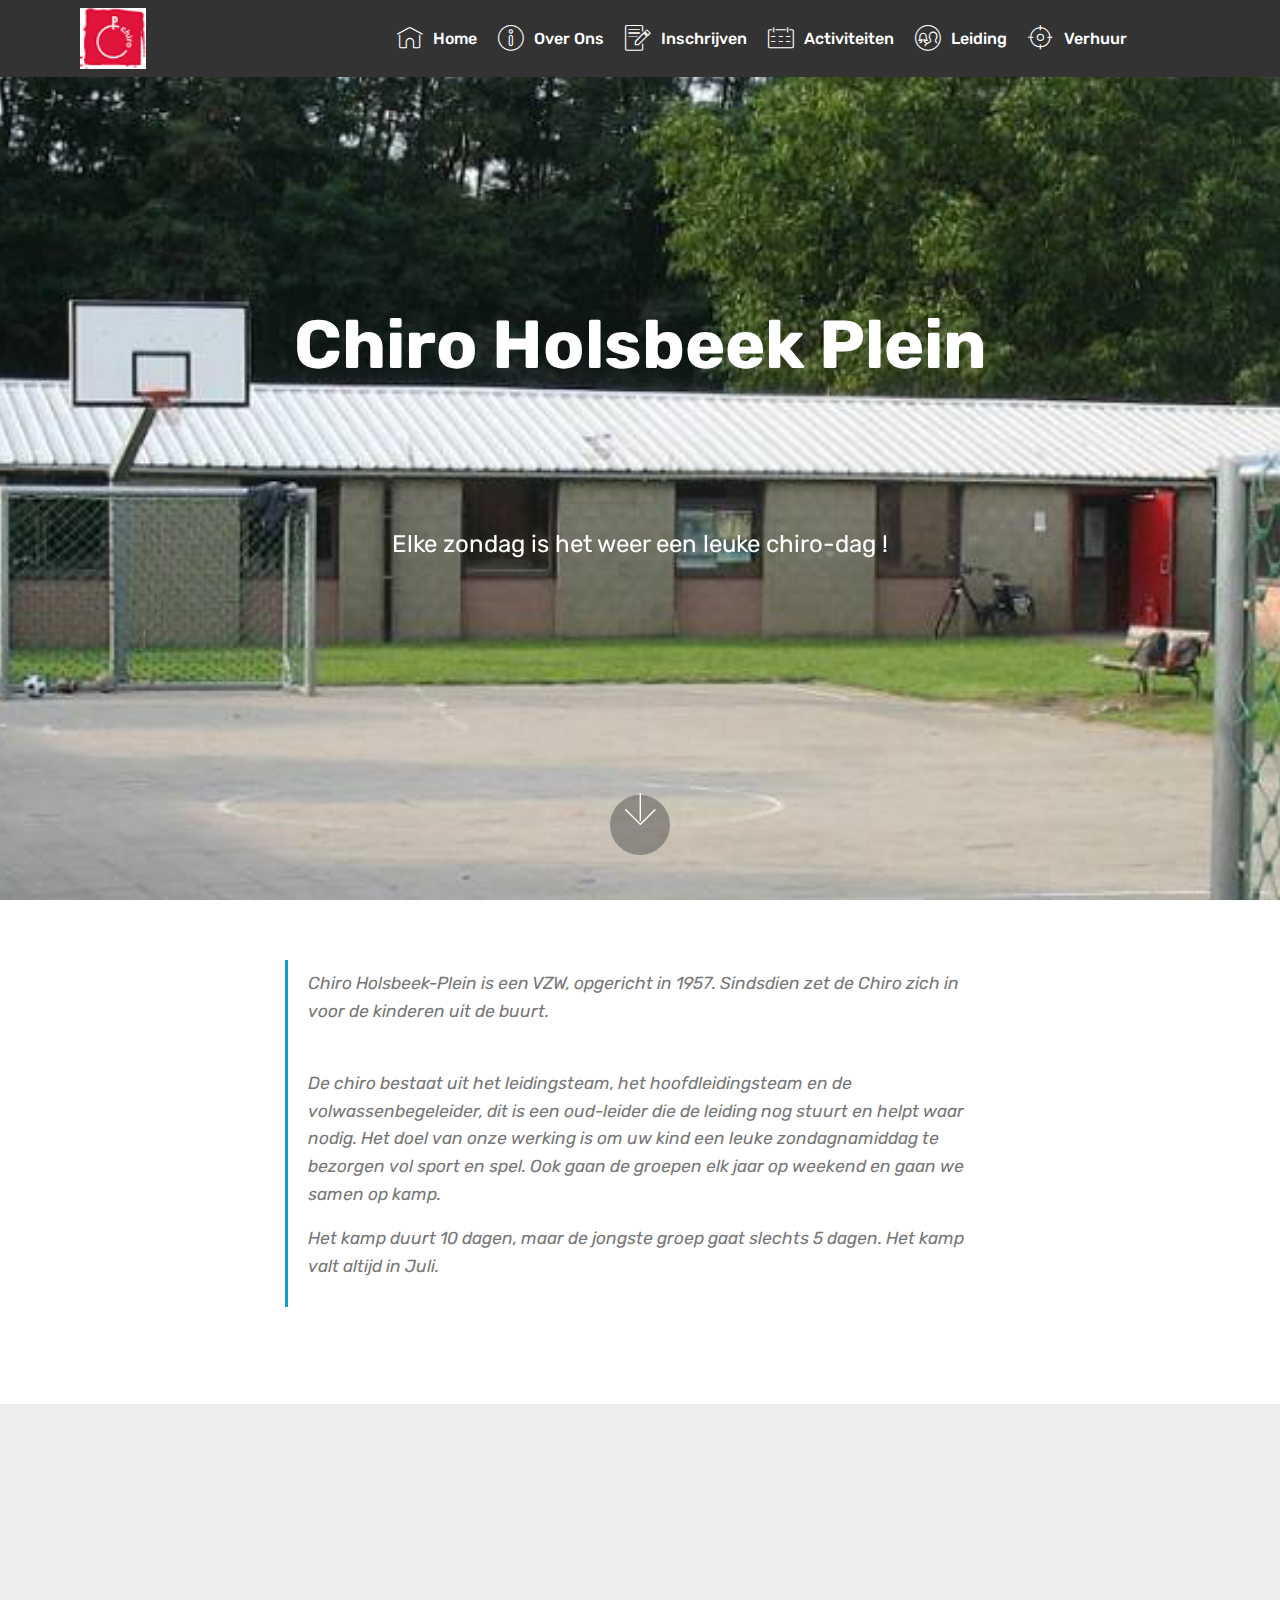
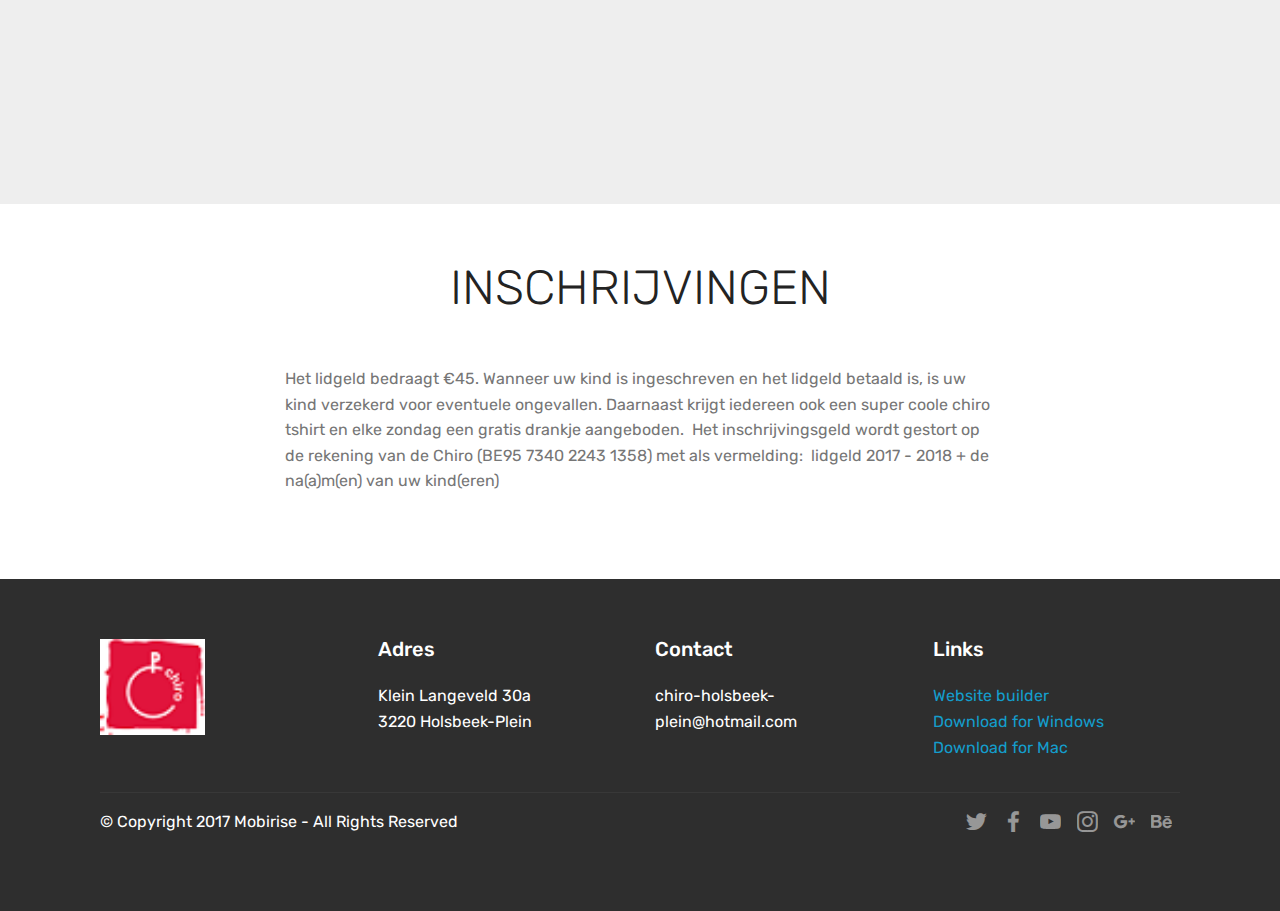
==== commit d054d365: "create github pages" ====
--- a/index.html
+++ b/index.html
@@ -47,11 +47,11 @@
             </div>
         </div>
         <div class="collapse navbar-collapse" id="navbarSupportedContent">
-            <ul class="navbar-nav nav-dropdown" data-app-modern-menu="true"><li class="nav-item">
+            <ul class="navbar-nav nav-dropdown nav-right" data-app-modern-menu="true"><li class="nav-item">
                     <a class="nav-link link text-white display-4" href="index.html">
                         </a>
                 </li><li class="nav-item"><a class="nav-link link text-white display-4" href="index.html#features16-j" aria-expanded="false">
-                        </a></li><li class="nav-item"><a class="nav-link link text-white display-4" href="page1.html" aria-expanded="false"></a></li><li class="nav-item"><a class="nav-link link text-white display-4" href="index.html" aria-expanded="false"><span class="mbri-home mbr-iconfont mbr-iconfont-btn"></span>
+                        </a></li><li class="nav-item"><a class="nav-link link text-white display-4" href="page1.html" aria-expanded="false"></a></li><li class="nav-item"><a class="nav-link link text-white display-4" href="page1.html" aria-expanded="false"><span class="mbri-home mbr-iconfont mbr-iconfont-btn"></span>
                         
                         Home</a></li><li class="nav-item"><a class="nav-link link text-white display-4" href="index.html#content2-w" aria-expanded="false"><span class="mbri-info mbr-iconfont mbr-iconfont-btn"></span>
                         
@@ -64,15 +64,12 @@
                         Leiding</a></li><li class="nav-item"><a class="nav-link link text-white display-4" href="page2.html" aria-expanded="false"><span class="mbri-target mbr-iconfont mbr-iconfont-btn"></span>
                         
                         Verhuur</a></li><li class="nav-item"><a class="nav-link link text-white display-4" href="page2.html" aria-expanded="false"></a></li><li class="nav-item"><a class="nav-link link text-white display-4" href="page2.html" aria-expanded="false"></a></li><li class="nav-item"><a class="nav-link link text-white display-4" href="index.html#content2-w" aria-expanded="false"></a></li></ul>
-            <div class="navbar-buttons mbr-section-btn"><a class="btn btn-sm btn-primary display-4" href="https://mobirise.com">
-                    <span class="mbri-save mbr-iconfont mbr-iconfont-btn "></span>
-                    Try It Now!
-                </a></div>
+            
         </div>
     </nav>
 </section>
 
-<section class="engine"><a href="https://mobirise.ws/f">simple web builder</a></section><section class="cid-qIwdPDKI76 mbr-fullscreen mbr-parallax-background" id="header2-f">
+<section class="engine"><a href="https://mobirise.ws/p">open source website maker</a></section><section class="cid-qIwdPDKI76 mbr-fullscreen mbr-parallax-background" id="header2-f">
 
     
 
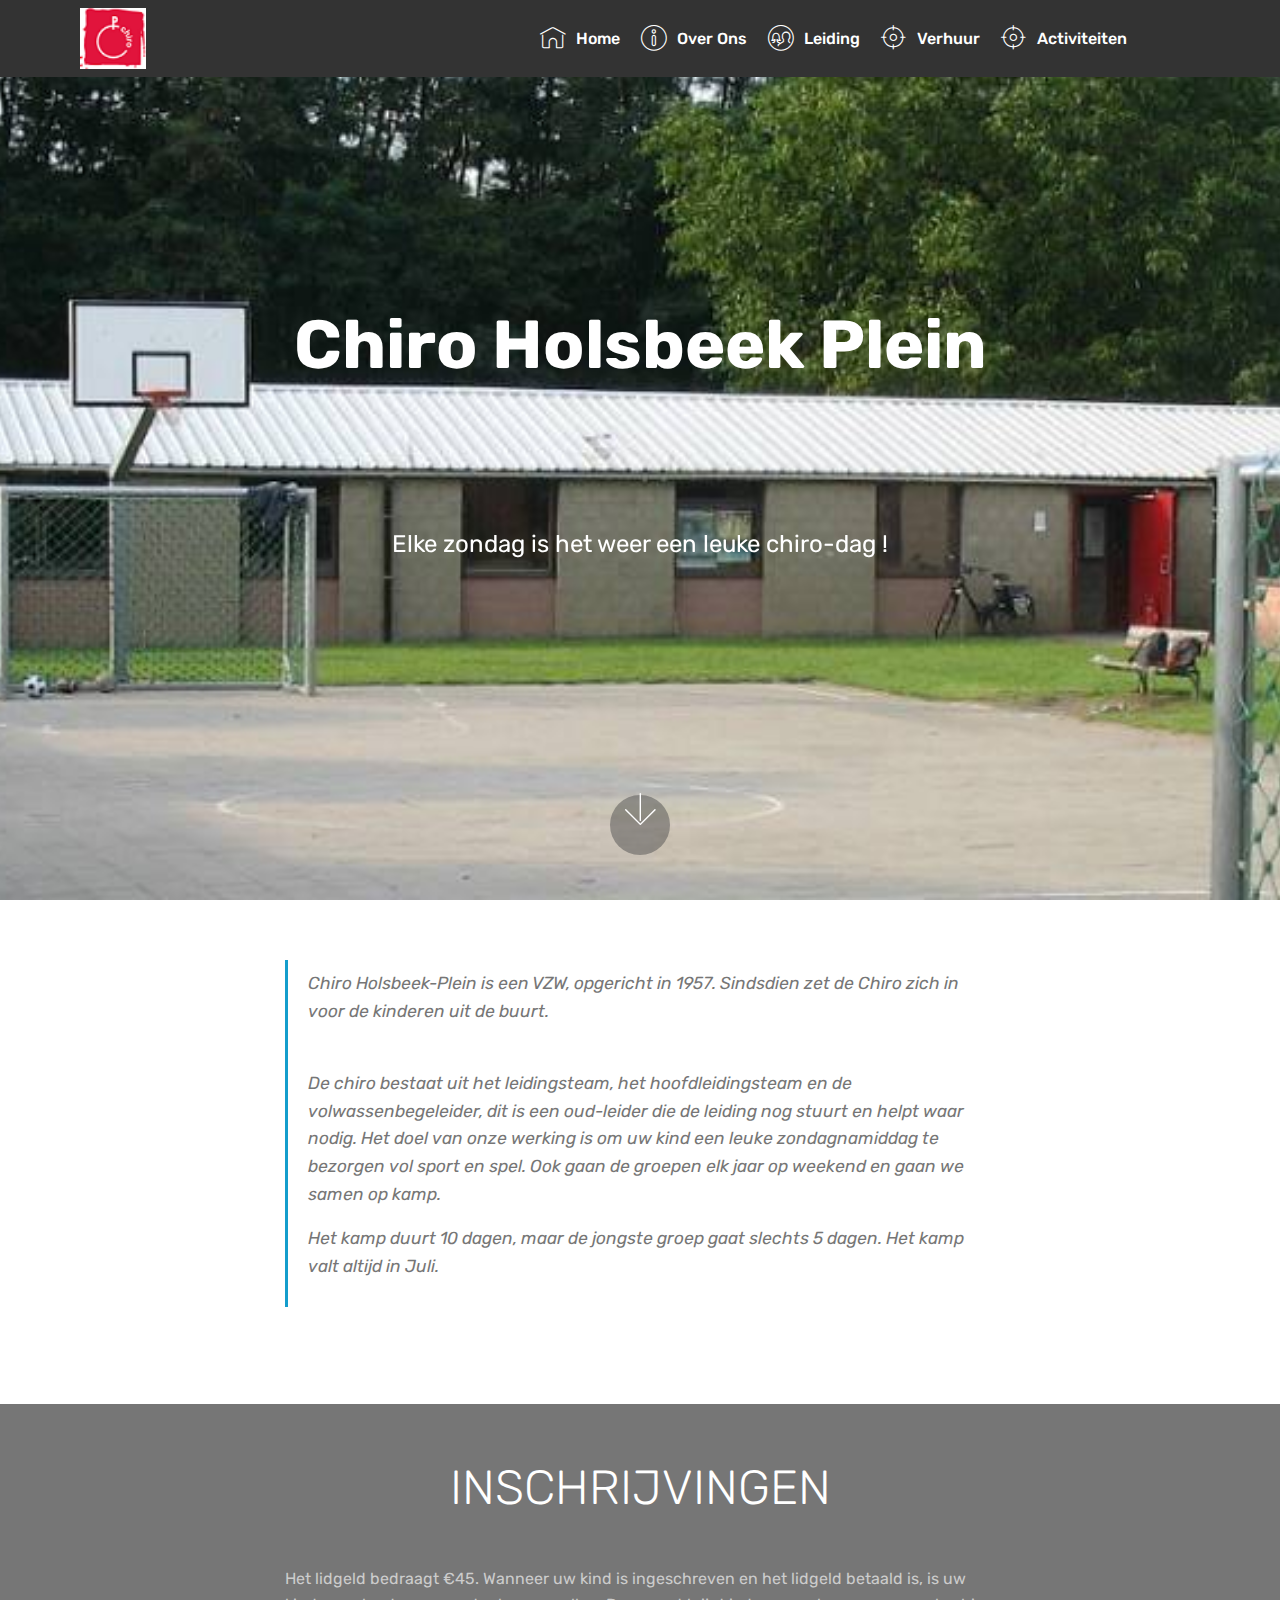
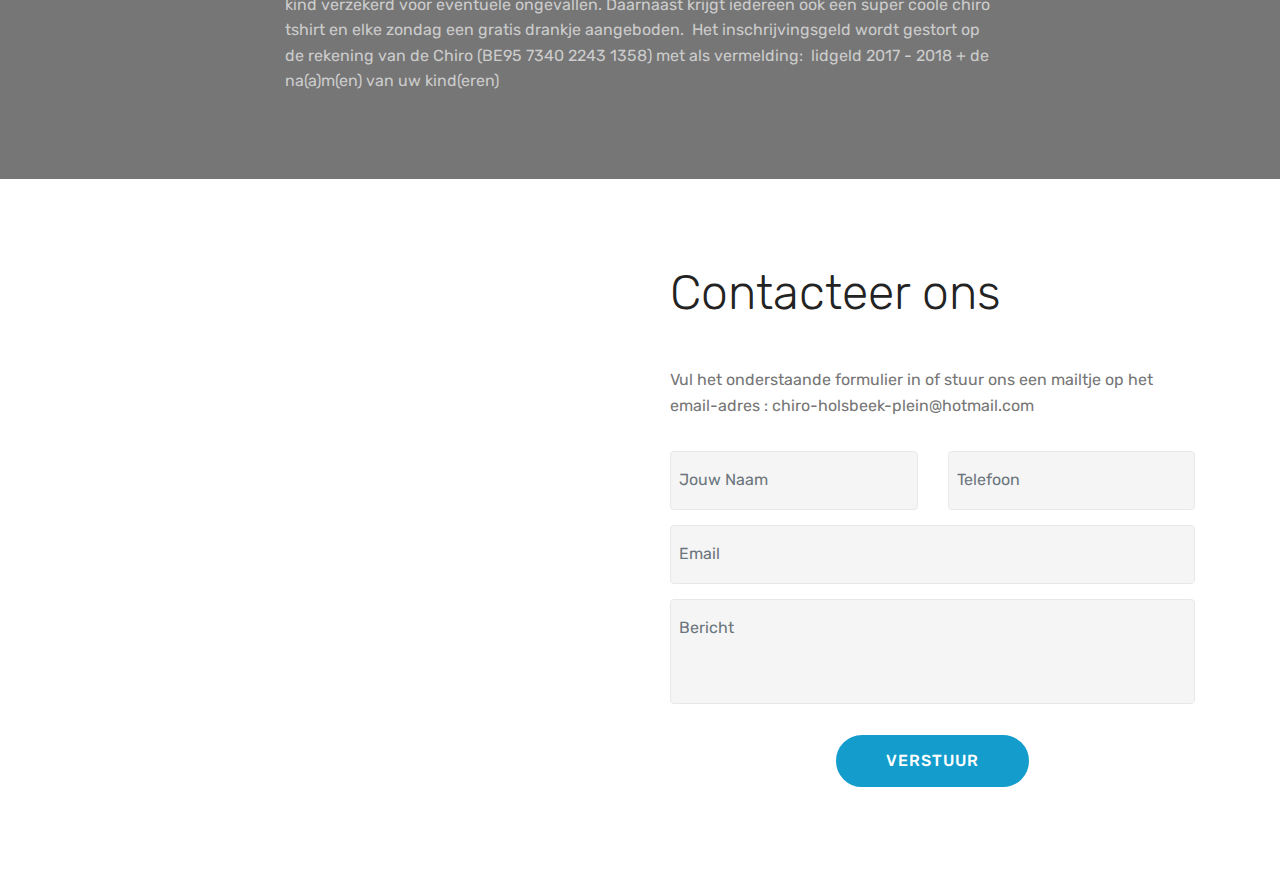
==== commit 4a1a92ee: "create github pages" ====
--- a/index.html
+++ b/index.html
@@ -14,7 +14,6 @@
   <link rel="stylesheet" href="assets/bootstrap/css/bootstrap.min.css">
   <link rel="stylesheet" href="assets/bootstrap/css/bootstrap-grid.min.css">
   <link rel="stylesheet" href="assets/bootstrap/css/bootstrap-reboot.min.css">
-  <link rel="stylesheet" href="assets/socicon/css/styles.css">
   <link rel="stylesheet" href="assets/dropdown/css/style.css">
   <link rel="stylesheet" href="assets/theme/css/style.css">
   <link rel="stylesheet" href="assets/mobirise/css/mbr-additional.css" type="text/css">
@@ -27,7 +26,7 @@
 
     
 
-    <nav class="navbar navbar-expand beta-menu navbar-dropdown align-items-center navbar-toggleable-sm">
+    <nav class="navbar navbar-expand beta-menu navbar-dropdown align-items-center navbar-fixed-top navbar-toggleable-sm">
         <button class="navbar-toggler navbar-toggler-right" type="button" data-toggle="collapse" data-target="#navbarSupportedContent" aria-controls="navbarSupportedContent" aria-expanded="false" aria-label="Toggle navigation">
             <div class="hamburger">
                 <span></span>
@@ -51,25 +50,23 @@
                     <a class="nav-link link text-white display-4" href="index.html">
                         </a>
                 </li><li class="nav-item"><a class="nav-link link text-white display-4" href="index.html#features16-j" aria-expanded="false">
-                        </a></li><li class="nav-item"><a class="nav-link link text-white display-4" href="page1.html" aria-expanded="false"></a></li><li class="nav-item"><a class="nav-link link text-white display-4" href="page1.html" aria-expanded="false"><span class="mbri-home mbr-iconfont mbr-iconfont-btn"></span>
+                        </a></li><li class="nav-item"><a class="nav-link link text-white display-4" href="page1.html" aria-expanded="false"></a></li><li class="nav-item"><a class="nav-link link text-white display-4" href="index.html" aria-expanded="false"><span class="mbri-home mbr-iconfont mbr-iconfont-btn"></span>
                         
                         Home</a></li><li class="nav-item"><a class="nav-link link text-white display-4" href="index.html#content2-w" aria-expanded="false"><span class="mbri-info mbr-iconfont mbr-iconfont-btn"></span>
                         
-                        Over Ons</a></li><li class="nav-item"><a class="nav-link link text-white display-4" href="index.html#content4-15" aria-expanded="false"><span class="mbri-edit mbr-iconfont mbr-iconfont-btn"></span>
-                        
-                        Inschrijven</a></li><li class="nav-item"><a class="nav-link link text-white display-4" href="page2.html" aria-expanded="false"><span class="mbri-calendar mbr-iconfont mbr-iconfont-btn"></span>
-                        
-                        Activiteiten</a></li><li class="nav-item"><a class="nav-link link text-white display-4" href="page1.html" aria-expanded="false"><span class="mbri-users mbr-iconfont mbr-iconfont-btn"></span>
+                        Over Ons</a></li><li class="nav-item"><a class="nav-link link text-white display-4" href="page1.html" aria-expanded="false"><span class="mbri-users mbr-iconfont mbr-iconfont-btn"></span>
                         
                         Leiding</a></li><li class="nav-item"><a class="nav-link link text-white display-4" href="page2.html" aria-expanded="false"><span class="mbri-target mbr-iconfont mbr-iconfont-btn"></span>
                         
-                        Verhuur</a></li><li class="nav-item"><a class="nav-link link text-white display-4" href="page2.html" aria-expanded="false"></a></li><li class="nav-item"><a class="nav-link link text-white display-4" href="page2.html" aria-expanded="false"></a></li><li class="nav-item"><a class="nav-link link text-white display-4" href="index.html#content2-w" aria-expanded="false"></a></li></ul>
+                        Verhuur</a></li><li class="nav-item"><a class="nav-link link text-white display-4" href="page3.html" aria-expanded="false"><span class="mbri-target mbr-iconfont mbr-iconfont-btn"></span>
+                        
+                        Activiteiten</a></li><li class="nav-item"><a class="nav-link link text-white display-4" href="page2.html" aria-expanded="false"></a></li><li class="nav-item"><a class="nav-link link text-white display-4" href="page2.html" aria-expanded="false"></a></li><li class="nav-item"><a class="nav-link link text-white display-4" href="index.html#content2-w" aria-expanded="false"></a></li></ul>
             
         </div>
     </nav>
 </section>
 
-<section class="engine"><a href="https://mobirise.ws/p">open source website maker</a></section><section class="cid-qIwdPDKI76 mbr-fullscreen mbr-parallax-background" id="header2-f">
+<section class="engine"><a href="https://mobirise.ws/b">best site creator</a></section><section class="cid-qIwdPDKI76 mbr-fullscreen mbr-parallax-background" id="header2-f">
 
     
 
@@ -106,13 +103,6 @@
     </div>
 </section>
 
-<section class="map1 cid-qIwACmTN1j" id="map1-x">
-
-     
-
-    <div class="google-map"><iframe frameborder="0" style="border:0" src="https://www.google.com/maps/embed/v1/place?key=AIzaSyA0Dx_boXQiwvdz8sJHoYeZNVTdoWONYkU&amp;q=place_id:ChIJa-llSlNnwUcRTofLhMnFzQs" allowfullscreen=""></iframe></div>
-</section>
-
 <section class="mbr-section content4 cid-qIwOD4hrz7" id="content4-15">
 
     
@@ -140,89 +130,47 @@
     </div>
 </section>
 
-<section class="cid-qIwdPFAfyH" id="footer1-g">
+<section class="mbr-section form4 cid-qIx6epDfZQ" id="form4-18">
 
     
 
     
-
     <div class="container">
-        <div class="media-container-row content text-white">
-            <div class="col-12 col-md-3">
-                <div class="media-wrap">
-                    
-                        <img src="assets/images/chirologo-49x45.png" alt="Mobirise" title="">
-                    
+        <div class="row">
+            <div class="col-md-6">
+                <div class="google-map"><iframe frameborder="0" style="border:0" src="https://www.google.com/maps/embed/v1/place?key=AIzaSyA0Dx_boXQiwvdz8sJHoYeZNVTdoWONYkU&amp;q=place_id:ChIJa-llSlNnwUcRTofLhMnFzQs" allowfullscreen=""></iframe></div>
+            </div>
+            <div class="col-md-6">
+                <h2 class="pb-3 align-left mbr-fonts-style display-2">Contacteer ons</h2>
+                <div>
+                    <div class="icon-block pb-3">
+                        
+                        
+                    </div>
+                    <div class="icon-contacts pb-3">
+                        <h5 class="align-left mbr-fonts-style display-7"></h5>
+                        <p class="mbr-text align-left mbr-fonts-style display-7">Vul het onderstaande formulier in of stuur ons een mailtje op het email-adres :&nbsp;chiro-holsbeek-plein@hotmail.com</p>
+                    </div>
                 </div>
-            </div>
-            <div class="col-12 col-md-3 mbr-fonts-style display-7">
-                <h5 class="pb-3">
-                    Adres</h5>
-                <p class="mbr-text">Klein Langeveld 30a
-<br>3220 Holsbeek-Plein</p>
-            </div>
-            <div class="col-12 col-md-3 mbr-fonts-style display-7">
-                <h5 class="pb-3">
-                    Contact</h5>
-                <p class="mbr-text">chiro-holsbeek-plein@hotmail.com
-                    <br><br></p>
-            </div>
-            <div class="col-12 col-md-3 mbr-fonts-style display-7">
-                <h5 class="pb-3">
-                    Links
-                </h5>
-                <p class="mbr-text">
-                    <a class="text-primary" href="https://mobirise.com/">Website builder</a>
-                    <br><a class="text-primary" href="https://mobirise.com/mobirise-free-win.zip">Download for Windows</a>
-                    <br><a class="text-primary" href="https://mobirise.com/mobirise-free-mac.zip">Download for Mac</a>
-                </p>
-            </div>
-        </div>
-        <div class="footer-lower">
-            <div class="media-container-row">
-                <div class="col-sm-12">
-                    <hr>
-                </div>
-            </div>
-            <div class="media-container-row mbr-white">
-                <div class="col-sm-6 copyright">
-                    <p class="mbr-text mbr-fonts-style display-7">
-                        © Copyright 2017 Mobirise - All Rights Reserved
-                    </p>
-                </div>
-                <div class="col-md-6">
-                    <div class="social-list align-right">
-                        <div class="soc-item">
-                            <a href="https://twitter.com/mobirise" target="_blank">
-                                <span class="socicon-twitter socicon mbr-iconfont mbr-iconfont-social"></span>
-                            </a>
+                <div data-form-type="formoid">
+                    <div data-form-alert="" hidden="">We contacteren  u zo spoedig mogelijk.</div>
+                    <form class="block mbr-form" action="https://mobirise.com/" method="post" data-form-title="Mobirise Form"><input type="hidden" name="email" data-form-email="true" value="Yvj0Adv5uhrdW+3f/hJhY3gwswKVBa8JT9gM9W80Yf1V8D+TA80bAfVrBWsK3luDQlG6tLUYY+FsDizszr/SY3Mpd7ym/11px+YS2eRMOUvnPM7nsPN+wtEX6XO8Cbsq" data-form-field="Email">
+                        <div class="row">
+                            <div class="col-md-6 multi-horizontal" data-for="name">
+                                <input type="text" class="form-control input" name="name" data-form-field="Name" placeholder="Jouw Naam" required="" id="name-form4-18">
+                            </div>
+                            <div class="col-md-6 multi-horizontal" data-for="phone">
+                                <input type="text" class="form-control input" name="phone" data-form-field="Phone" placeholder="Telefoon" required="" id="phone-form4-18">
+                            </div>
+                            <div class="col-md-12" data-for="email">
+                                <input type="text" class="form-control input" name="email" data-form-field="Email" placeholder="Email" required="" id="email-form4-18">
+                            </div>
+                            <div class="col-md-12" data-for="message">
+                                <textarea class="form-control input" name="message" rows="3" data-form-field="Message" placeholder="Bericht" style="resize:none" id="message-form4-18"></textarea>
+                            </div>
+                            <div class="input-group-btn col-md-12" style="margin-top: 10px;"><button href="" type="submit" class="btn btn-primary btn-form display-4">VERSTUUR</button></div>
                         </div>
-                        <div class="soc-item">
-                            <a href="https://www.facebook.com/pages/Mobirise/1616226671953247" target="_blank">
-                                <span class="socicon-facebook socicon mbr-iconfont mbr-iconfont-social"></span>
-                            </a>
-                        </div>
-                        <div class="soc-item">
-                            <a href="https://www.youtube.com/c/mobirise" target="_blank">
-                                <span class="socicon-youtube socicon mbr-iconfont mbr-iconfont-social"></span>
-                            </a>
-                        </div>
-                        <div class="soc-item">
-                            <a href="https://instagram.com/mobirise" target="_blank">
-                                <span class="socicon-instagram socicon mbr-iconfont mbr-iconfont-social"></span>
-                            </a>
-                        </div>
-                        <div class="soc-item">
-                            <a href="https://plus.google.com/u/0/+Mobirise" target="_blank">
-                                <span class="socicon-googleplus socicon mbr-iconfont mbr-iconfont-social"></span>
-                            </a>
-                        </div>
-                        <div class="soc-item">
-                            <a href="https://www.behance.net/Mobirise" target="_blank">
-                                <span class="socicon-behance socicon mbr-iconfont mbr-iconfont-social"></span>
-                            </a>
-                        </div>
-                    </div>
+                    </form>
                 </div>
             </div>
         </div>
@@ -239,6 +187,7 @@
   <script src="assets/parallax/jarallax.min.js"></script>
   <script src="assets/smoothscroll/smooth-scroll.js"></script>
   <script src="assets/theme/js/script.js"></script>
+  <script src="assets/formoid/formoid.min.js"></script>
   
   
 </body>
--- a/assets/mobirise/css/mbr-additional.css
+++ b/assets/mobirise/css/mbr-additional.css
@@ -1773,15 +1773,97 @@
 .cid-qIwzW5apyX blockquote {
   color: #767676;
 }
-.cid-qIwACmTN1j .google-map {
+.cid-qIwOD4hrz7 {
+  padding-top: 60px;
+  padding-bottom: 0px;
+  background-color: #767676;
+}
+.cid-qIwOD4hrz7 .mbr-section-subtitle {
+  color: #767676;
+  text-align: left;
+}
+.cid-qIwOD4hrz7 .mbr-section-subtitle DIV {
+  text-align: left;
+}
+.cid-qIwOD4hrz7 H2 {
+  color: #ffffff;
+}
+.cid-qIwOz94wqg {
+  padding-top: 30px;
+  padding-bottom: 60px;
+  background-color: #767676;
+}
+.cid-qIwOz94wqg .mbr-text,
+.cid-qIwOz94wqg blockquote {
+  color: #767676;
+}
+.cid-qIwOz94wqg .mbr-text {
+  color: #cccccc;
+}
+.cid-qIx6epDfZQ {
+  padding-top: 90px;
+  padding-bottom: 90px;
+  background-color: #ffffff;
+}
+.cid-qIx6epDfZQ .mbr-iconfont {
+  font-size: 48px;
+  padding-right: 1rem;
+}
+.cid-qIx6epDfZQ .input {
+  margin-bottom: 15px;
+}
+.cid-qIx6epDfZQ .map {
+  width: 100%;
+  height: 30rem;
+}
+.cid-qIx6epDfZQ .map iframe {
+  width: inherit;
+  height: 100%;
+}
+.cid-qIx6epDfZQ .icon-block {
+  margin-bottom: 10px;
+  display: -webkit-flex;
+  align-items: center;
+  -webkit-align-items: center;
+}
+.cid-qIx6epDfZQ .icon-block .icon-block__icon {
+  display: inline-block;
+  flex-shrink: 0;
+  -webkit-flex-shrink: 0;
+}
+.cid-qIx6epDfZQ .icon-block .icon-block__title {
+  display: inline-block;
+  align-self: center;
+  -webkit-align-self: center;
+  margin-bottom: 0;
+  line-height: 1;
+  font-style: italic;
+}
+.cid-qIx6epDfZQ .mbr-text {
+  color: #767676;
+}
+.cid-qIx6epDfZQ a:not([href]):not([tabindex]) {
+  color: #fff;
+  border-radius: 3px;
+}
+.cid-qIx6epDfZQ .multi-horizontal {
+  flex-grow: 1;
+  -webkit-flex-grow: 1;
+  max-width: 100%;
+}
+.cid-qIx6epDfZQ .input-group-btn {
+  display: block;
+  text-align: center;
+}
+.cid-qIx6epDfZQ .google-map {
   height: 25rem;
   position: relative;
 }
-.cid-qIwACmTN1j .google-map iframe {
+.cid-qIx6epDfZQ .google-map iframe {
   height: 100%;
   width: 100%;
 }
-.cid-qIwACmTN1j .google-map [data-state-details] {
+.cid-qIx6epDfZQ .google-map [data-state-details] {
   color: #6b6763;
   font-family: Montserrat;
   height: 1.5em;
@@ -1793,98 +1875,23 @@
   top: 50%;
   width: 100%;
 }
-.cid-qIwACmTN1j .google-map[data-state] {
+.cid-qIx6epDfZQ .google-map[data-state] {
   background: #e9e5dc;
 }
-.cid-qIwACmTN1j .google-map[data-state="loading"] [data-state-details] {
+.cid-qIx6epDfZQ .google-map[data-state="loading"] [data-state-details] {
   display: none;
 }
-.cid-qIwOD4hrz7 {
-  padding-top: 60px;
-  padding-bottom: 0px;
-  background-color: #ffffff;
-}
-.cid-qIwOD4hrz7 .mbr-section-subtitle {
-  color: #767676;
-  text-align: left;
-}
-.cid-qIwOD4hrz7 .mbr-section-subtitle DIV {
-  text-align: left;
-}
-.cid-qIwOz94wqg {
-  padding-top: 30px;
-  padding-bottom: 60px;
-  background-color: #ffffff;
-}
-.cid-qIwOz94wqg .mbr-text,
-.cid-qIwOz94wqg blockquote {
-  color: #767676;
-}
-.cid-qIwdPFAfyH {
-  padding-top: 60px;
-  padding-bottom: 60px;
-  background-color: #2e2e2e;
-}
 @media (max-width: 767px) {
-  .cid-qIwdPFAfyH .content {
-    text-align: center;
-  }
-  .cid-qIwdPFAfyH .content > div:not(:last-child) {
-    margin-bottom: 2rem;
-  }
-}
-@media (max-width: 767px) {
-  .cid-qIwdPFAfyH .media-wrap {
-    margin-bottom: 1rem;
-  }
-}
-.cid-qIwdPFAfyH .media-wrap .mbr-iconfont-logo {
-  font-size: 7.5rem;
-  color: #f36;
-}
-.cid-qIwdPFAfyH .media-wrap img {
-  height: 6rem;
-}
-@media (max-width: 767px) {
-  .cid-qIwdPFAfyH .footer-lower .copyright {
-    margin-bottom: 1rem;
-    text-align: center;
-  }
-}
-.cid-qIwdPFAfyH .footer-lower hr {
-  margin: 1rem 0;
-  border-color: #fff;
-  opacity: .05;
-}
-.cid-qIwdPFAfyH .footer-lower .social-list {
-  padding-left: 0;
-  margin-bottom: 0;
-  list-style: none;
-  display: flex;
-  flex-wrap: wrap;
-  justify-content: flex-end;
-  -webkit-justify-content: flex-end;
-}
-.cid-qIwdPFAfyH .footer-lower .social-list .mbr-iconfont-social {
-  font-size: 1.3rem;
-  color: #fff;
-}
-.cid-qIwdPFAfyH .footer-lower .social-list .soc-item {
-  margin: 0 .5rem;
-}
-.cid-qIwdPFAfyH .footer-lower .social-list a {
-  margin: 0;
-  opacity: .5;
-  -webkit-transition: .2s linear;
-  transition: .2s linear;
-}
-.cid-qIwdPFAfyH .footer-lower .social-list a:hover {
-  opacity: 1;
-}
-@media (max-width: 767px) {
-  .cid-qIwdPFAfyH .footer-lower .social-list {
-    justify-content: center;
-    -webkit-justify-content: center;
+  .cid-qIx6epDfZQ h2 {
+    padding-top: 2rem;
+  }
+}
+@media (min-width: 768px) {
+  .cid-qIx6epDfZQ .container > .row > .col-md-6:first-child {
+    padding-right: 30px;
+  }
+  .cid-qIx6epDfZQ .container > .row > .col-md-6:last-child {
+    padding-left: 30px;
   }
 }
 .cid-qIwQyWgBCJ {
@@ -2802,3 +2809,501 @@
   height: 40px;
   border-radius: 50%;
 }
+.cid-qIwdPC6Qti .navbar {
+  padding: .5rem 0;
+  background: #333333;
+  transition: none;
+  min-height: 77px;
+}
+.cid-qIwdPC6Qti .navbar-dropdown.bg-color.transparent.opened {
+  background: #333333;
+}
+.cid-qIwdPC6Qti a {
+  font-style: normal;
+}
+.cid-qIwdPC6Qti .nav-item span {
+  padding-right: 0.4em;
+  line-height: 0.5em;
+  vertical-align: text-bottom;
+  position: relative;
+  text-decoration: none;
+}
+.cid-qIwdPC6Qti .nav-item a {
+  display: flex;
+  align-items: center;
+  justify-content: center;
+  padding: 0.7rem 0 !important;
+  margin: 0rem .65rem !important;
+}
+.cid-qIwdPC6Qti .nav-item:focus,
+.cid-qIwdPC6Qti .nav-link:focus {
+  outline: none;
+}
+.cid-qIwdPC6Qti .btn {
+  padding: 0.4rem 1.5rem;
+  display: inline-flex;
+  align-items: center;
+}
+.cid-qIwdPC6Qti .btn .mbr-iconfont {
+  font-size: 1.6rem;
+}
+.cid-qIwdPC6Qti .menu-logo {
+  margin-right: auto;
+}
+.cid-qIwdPC6Qti .menu-logo .navbar-brand {
+  display: flex;
+  margin-left: 5rem;
+  padding: 0;
+  transition: padding .2s;
+  min-height: 3.8rem;
+  align-items: center;
+}
+.cid-qIwdPC6Qti .menu-logo .navbar-brand .navbar-caption-wrap {
+  display: -webkit-flex;
+  -webkit-align-items: center;
+  align-items: center;
+  word-break: break-word;
+  min-width: 7rem;
+  margin: .3rem 0;
+}
+.cid-qIwdPC6Qti .menu-logo .navbar-brand .navbar-caption-wrap .navbar-caption {
+  line-height: 1.2rem !important;
+  padding-right: 2rem;
+}
+.cid-qIwdPC6Qti .menu-logo .navbar-brand .navbar-logo {
+  font-size: 4rem;
+  transition: font-size 0.25s;
+}
+.cid-qIwdPC6Qti .menu-logo .navbar-brand .navbar-logo img {
+  display: flex;
+}
+.cid-qIwdPC6Qti .menu-logo .navbar-brand .navbar-logo .mbr-iconfont {
+  transition: font-size 0.25s;
+}
+.cid-qIwdPC6Qti .navbar-toggleable-sm .navbar-collapse {
+  justify-content: flex-end;
+  -webkit-justify-content: flex-end;
+  padding-right: 5rem;
+  width: auto;
+}
+.cid-qIwdPC6Qti .navbar-toggleable-sm .navbar-collapse .navbar-nav {
+  flex-wrap: wrap;
+  -webkit-flex-wrap: wrap;
+  padding-left: 0;
+}
+.cid-qIwdPC6Qti .navbar-toggleable-sm .navbar-collapse .navbar-nav .nav-item {
+  -webkit-align-self: center;
+  align-self: center;
+}
+.cid-qIwdPC6Qti .navbar-toggleable-sm .navbar-collapse .navbar-buttons {
+  padding-left: 0;
+  padding-bottom: 0;
+}
+.cid-qIwdPC6Qti .dropdown .dropdown-menu {
+  background: #333333;
+  display: none;
+  position: absolute;
+  min-width: 5rem;
+  padding-top: 1.4rem;
+  padding-bottom: 1.4rem;
+  text-align: left;
+}
+.cid-qIwdPC6Qti .dropdown .dropdown-menu .dropdown-item {
+  width: auto;
+  padding: 0.235em 1.5385em 0.235em 1.5385em !important;
+}
+.cid-qIwdPC6Qti .dropdown .dropdown-menu .dropdown-item::after {
+  right: 0.5rem;
+}
+.cid-qIwdPC6Qti .dropdown .dropdown-menu .dropdown-submenu {
+  margin: 0;
+}
+.cid-qIwdPC6Qti .dropdown.open > .dropdown-menu {
+  display: block;
+}
+.cid-qIwdPC6Qti .navbar-toggleable-sm.opened:after {
+  position: absolute;
+  width: 100vw;
+  height: 100vh;
+  content: '';
+  background-color: rgba(0, 0, 0, 0.1);
+  left: 0;
+  bottom: 0;
+  transform: translateY(100%);
+  -webkit-transform: translateY(100%);
+  z-index: 1000;
+}
+.cid-qIwdPC6Qti .navbar.navbar-short {
+  min-height: 60px;
+  transition: all .2s;
+}
+.cid-qIwdPC6Qti .navbar.navbar-short .navbar-toggler-right {
+  top: 20px;
+}
+.cid-qIwdPC6Qti .navbar.navbar-short .navbar-logo a {
+  font-size: 2.5rem !important;
+  line-height: 2.5rem;
+  transition: font-size 0.25s;
+}
+.cid-qIwdPC6Qti .navbar.navbar-short .navbar-logo a .mbr-iconfont {
+  font-size: 2.5rem !important;
+}
+.cid-qIwdPC6Qti .navbar.navbar-short .navbar-logo a img {
+  height: 3rem !important;
+}
+.cid-qIwdPC6Qti .navbar.navbar-short .navbar-brand {
+  min-height: 3rem;
+}
+.cid-qIwdPC6Qti button.navbar-toggler {
+  width: 31px;
+  height: 18px;
+  cursor: pointer;
+  transition: all .2s;
+  top: 1.5rem;
+  right: 1rem;
+}
+.cid-qIwdPC6Qti button.navbar-toggler:focus {
+  outline: none;
+}
+.cid-qIwdPC6Qti button.navbar-toggler .hamburger span {
+  position: absolute;
+  right: 0;
+  width: 30px;
+  height: 2px;
+  border-right: 5px;
+  background-color: #ffffff;
+}
+.cid-qIwdPC6Qti button.navbar-toggler .hamburger span:nth-child(1) {
+  top: 0;
+  transition: all .2s;
+}
+.cid-qIwdPC6Qti button.navbar-toggler .hamburger span:nth-child(2) {
+  top: 8px;
+  transition: all .15s;
+}
+.cid-qIwdPC6Qti button.navbar-toggler .hamburger span:nth-child(3) {
+  top: 8px;
+  transition: all .15s;
+}
+.cid-qIwdPC6Qti button.navbar-toggler .hamburger span:nth-child(4) {
+  top: 16px;
+  transition: all .2s;
+}
+.cid-qIwdPC6Qti nav.opened .hamburger span:nth-child(1) {
+  top: 8px;
+  width: 0;
+  opacity: 0;
+  right: 50%;
+  transition: all .2s;
+}
+.cid-qIwdPC6Qti nav.opened .hamburger span:nth-child(2) {
+  -webkit-transform: rotate(45deg);
+  transform: rotate(45deg);
+  transition: all .25s;
+}
+.cid-qIwdPC6Qti nav.opened .hamburger span:nth-child(3) {
+  -webkit-transform: rotate(-45deg);
+  transform: rotate(-45deg);
+  transition: all .25s;
+}
+.cid-qIwdPC6Qti nav.opened .hamburger span:nth-child(4) {
+  top: 8px;
+  width: 0;
+  opacity: 0;
+  right: 50%;
+  transition: all .2s;
+}
+.cid-qIwdPC6Qti .collapsed.navbar-expand {
+  flex-direction: column;
+}
+.cid-qIwdPC6Qti .collapsed .btn {
+  display: flex;
+}
+.cid-qIwdPC6Qti .collapsed .navbar-collapse {
+  display: none !important;
+  padding-right: 0 !important;
+}
+.cid-qIwdPC6Qti .collapsed .navbar-collapse.collapsing,
+.cid-qIwdPC6Qti .collapsed .navbar-collapse.show {
+  display: block !important;
+}
+.cid-qIwdPC6Qti .collapsed .navbar-collapse.collapsing .navbar-nav,
+.cid-qIwdPC6Qti .collapsed .navbar-collapse.show .navbar-nav {
+  display: block;
+  text-align: center;
+}
+.cid-qIwdPC6Qti .collapsed .navbar-collapse.collapsing .navbar-nav .nav-item,
+.cid-qIwdPC6Qti .collapsed .navbar-collapse.show .navbar-nav .nav-item {
+  clear: both;
+}
+.cid-qIwdPC6Qti .collapsed .navbar-collapse.collapsing .navbar-nav .nav-item:last-child,
+.cid-qIwdPC6Qti .collapsed .navbar-collapse.show .navbar-nav .nav-item:last-child {
+  margin-bottom: 1rem;
+}
+.cid-qIwdPC6Qti .collapsed .navbar-collapse.collapsing .navbar-buttons,
+.cid-qIwdPC6Qti .collapsed .navbar-collapse.show .navbar-buttons {
+  text-align: center;
+}
+.cid-qIwdPC6Qti .collapsed .navbar-collapse.collapsing .navbar-buttons:last-child,
+.cid-qIwdPC6Qti .collapsed .navbar-collapse.show .navbar-buttons:last-child {
+  margin-bottom: 1rem;
+}
+.cid-qIwdPC6Qti .collapsed button.navbar-toggler {
+  display: block;
+}
+.cid-qIwdPC6Qti .collapsed .navbar-brand {
+  margin-left: 1rem !important;
+}
+.cid-qIwdPC6Qti .collapsed .navbar-toggleable-sm {
+  flex-direction: column;
+  -webkit-flex-direction: column;
+}
+.cid-qIwdPC6Qti .collapsed .dropdown .dropdown-menu {
+  width: 100%;
+  text-align: center;
+  position: relative;
+  opacity: 0;
+  display: block;
+  height: 0;
+  visibility: hidden;
+  padding: 0;
+  transition-duration: .5s;
+  transition-property: opacity,padding,height;
+}
+.cid-qIwdPC6Qti .collapsed .dropdown.open > .dropdown-menu {
+  position: relative;
+  opacity: 1;
+  height: auto;
+  padding: 1.4rem 0;
+  visibility: visible;
+}
+.cid-qIwdPC6Qti .collapsed .dropdown .dropdown-submenu {
+  left: 0;
+  text-align: center;
+  width: 100%;
+}
+.cid-qIwdPC6Qti .collapsed .dropdown .dropdown-toggle[data-toggle="dropdown-submenu"]::after {
+  margin-top: 0;
+  position: inherit;
+  right: 0;
+  top: 50%;
+  display: inline-block;
+  width: 0;
+  height: 0;
+  margin-left: .3em;
+  vertical-align: middle;
+  content: "";
+  border-top: .30em solid;
+  border-right: .30em solid transparent;
+  border-left: .30em solid transparent;
+}
+@media (max-width: 991px) {
+  .cid-qIwdPC6Qti .navbar-expand {
+    flex-direction: column;
+  }
+  .cid-qIwdPC6Qti img {
+    height: 3.8rem !important;
+  }
+  .cid-qIwdPC6Qti .btn {
+    display: flex;
+  }
+  .cid-qIwdPC6Qti button.navbar-toggler {
+    display: block;
+  }
+  .cid-qIwdPC6Qti .navbar-brand {
+    margin-left: 1rem !important;
+  }
+  .cid-qIwdPC6Qti .navbar-toggleable-sm {
+    flex-direction: column;
+    -webkit-flex-direction: column;
+  }
+  .cid-qIwdPC6Qti .navbar-collapse {
+    display: none !important;
+    padding-right: 0 !important;
+  }
+  .cid-qIwdPC6Qti .navbar-collapse.collapsing,
+  .cid-qIwdPC6Qti .navbar-collapse.show {
+    display: block !important;
+  }
+  .cid-qIwdPC6Qti .navbar-collapse.collapsing .navbar-nav,
+  .cid-qIwdPC6Qti .navbar-collapse.show .navbar-nav {
+    display: block;
+    text-align: center;
+  }
+  .cid-qIwdPC6Qti .navbar-collapse.collapsing .navbar-nav .nav-item,
+  .cid-qIwdPC6Qti .navbar-collapse.show .navbar-nav .nav-item {
+    clear: both;
+  }
+  .cid-qIwdPC6Qti .navbar-collapse.collapsing .navbar-nav .nav-item:last-child,
+  .cid-qIwdPC6Qti .navbar-collapse.show .navbar-nav .nav-item:last-child {
+    margin-bottom: 1rem;
+  }
+  .cid-qIwdPC6Qti .navbar-collapse.collapsing .navbar-buttons,
+  .cid-qIwdPC6Qti .navbar-collapse.show .navbar-buttons {
+    text-align: center;
+  }
+  .cid-qIwdPC6Qti .navbar-collapse.collapsing .navbar-buttons:last-child,
+  .cid-qIwdPC6Qti .navbar-collapse.show .navbar-buttons:last-child {
+    margin-bottom: 1rem;
+  }
+  .cid-qIwdPC6Qti .dropdown .dropdown-menu {
+    width: 100%;
+    text-align: center;
+    position: relative;
+    opacity: 0;
+    display: block;
+    height: 0;
+    visibility: hidden;
+    padding: 0;
+    transition-duration: .5s;
+    transition-property: opacity,padding,height;
+  }
+  .cid-qIwdPC6Qti .dropdown.open > .dropdown-menu {
+    position: relative;
+    opacity: 1;
+    height: auto;
+    padding: 1.4rem 0;
+    visibility: visible;
+  }
+  .cid-qIwdPC6Qti .dropdown .dropdown-submenu {
+    left: 0;
+    text-align: center;
+    width: 100%;
+  }
+  .cid-qIwdPC6Qti .dropdown .dropdown-toggle[data-toggle="dropdown-submenu"]::after {
+    margin-top: 0;
+    position: inherit;
+    right: 0;
+    top: 50%;
+    display: inline-block;
+    width: 0;
+    height: 0;
+    margin-left: .3em;
+    vertical-align: middle;
+    content: "";
+    border-top: .30em solid;
+    border-right: .30em solid transparent;
+    border-left: .30em solid transparent;
+  }
+}
+@media (min-width: 767px) {
+  .cid-qIwdPC6Qti .menu-logo {
+    flex-shrink: 0;
+  }
+}
+.cid-qIwdPC6Qti .navbar-collapse {
+  flex-basis: auto;
+}
+.cid-qIwdPC6Qti .nav-link:hover,
+.cid-qIwdPC6Qti .dropdown-item:hover {
+  color: #c1c1c1 !important;
+}
+.cid-qIxentITk7 {
+  padding-top: 90px;
+  padding-bottom: 90px;
+  background-color: #879a9f;
+}
+.cid-qIxentITk7 .mbr-section-subtitle {
+  color: #767676;
+  text-align: center;
+  font-weight: 300;
+}
+.cid-qIxentITk7 .timeline-text-content {
+  padding: 2rem 2.5rem;
+  background: #ffffff;
+  margin-left: 2rem;
+}
+.cid-qIxentITk7 .timeline-text-content p {
+  margin-bottom: 0;
+}
+.cid-qIxentITk7 .time-line-date-content {
+  margin-right: 2rem;
+}
+.cid-qIxentITk7 .time-line-date-content p {
+  padding: 2rem 2.5rem;
+  background: #ffffff;
+  float: right;
+}
+.cid-qIxentITk7 .timeline-element {
+  margin-bottom: 50px;
+  position: relative;
+  word-wrap: break-word;
+  word-break: break-word;
+  display: -webkit-flex;
+  flex-direction: row;
+  -webkit-flex-direction: row;
+}
+.cid-qIxentITk7 .timeline-element:hover .mbr-timeline-date {
+  box-shadow: 0 7px 20px 0px rgba(0, 0, 0, 0.08);
+  transition: all .4s;
+}
+.cid-qIxentITk7 .timeline-element:hover .timeline-text-content {
+  box-shadow: 0 7px 20px 0px rgba(0, 0, 0, 0.08);
+  transition: all .4s;
+}
+.cid-qIxentITk7 .mbr-timeline-date,
+.cid-qIxentITk7 .timeline-text-content {
+  transition: all .4s;
+}
+.cid-qIxentITk7 .reverse {
+  flex-direction: row-reverse;
+  -webkit-flex-direction: row-reverse;
+}
+.cid-qIxentITk7 .reverse .timeline-text-content {
+  margin-right: 2rem;
+  margin-left: 0;
+}
+.cid-qIxentITk7 .reverse .time-line-date-content {
+  margin-left: 2rem;
+  margin-right: 0rem;
+}
+.cid-qIxentITk7 .reverse .time-line-date-content p {
+  float: left;
+}
+.cid-qIxentITk7 .iconBackground {
+  position: absolute;
+  left: 50%;
+  width: 20px;
+  height: 20px;
+  line-height: 30px;
+  text-align: center;
+  border-radius: 50%;
+  font-size: 30px;
+  display: inline-block;
+  background-color: #ffffff;
+  top: 20px;
+  margin-left: -10px;
+}
+.cid-qIxentITk7 .separline:before {
+  top: 20px;
+  bottom: 0;
+  position: absolute;
+  content: "";
+  width: 2px;
+  background-color: #ffffff;
+  left: calc(50% - 1px);
+  height: calc(100% + 4rem);
+}
+@media (max-width: 768px) {
+  .cid-qIxentITk7 .iconBackground {
+    left: 0 !important;
+  }
+  .cid-qIxentITk7 .separline:before {
+    left: 0!important;
+  }
+  .cid-qIxentITk7 .timeline-text-content {
+    margin-left: 0 !important;
+  }
+  .cid-qIxentITk7 .time-line-date-content {
+    margin-right: 0 !important;
+  }
+  .cid-qIxentITk7 .time-line-date-content p {
+    float: left !important;
+  }
+  .cid-qIxentITk7 .reverse .time-line-date-content {
+    margin-left: 0 !important;
+  }
+  .cid-qIxentITk7 .reverse .timeline-text-content {
+    margin-right: 0 !important;
+  }
+}
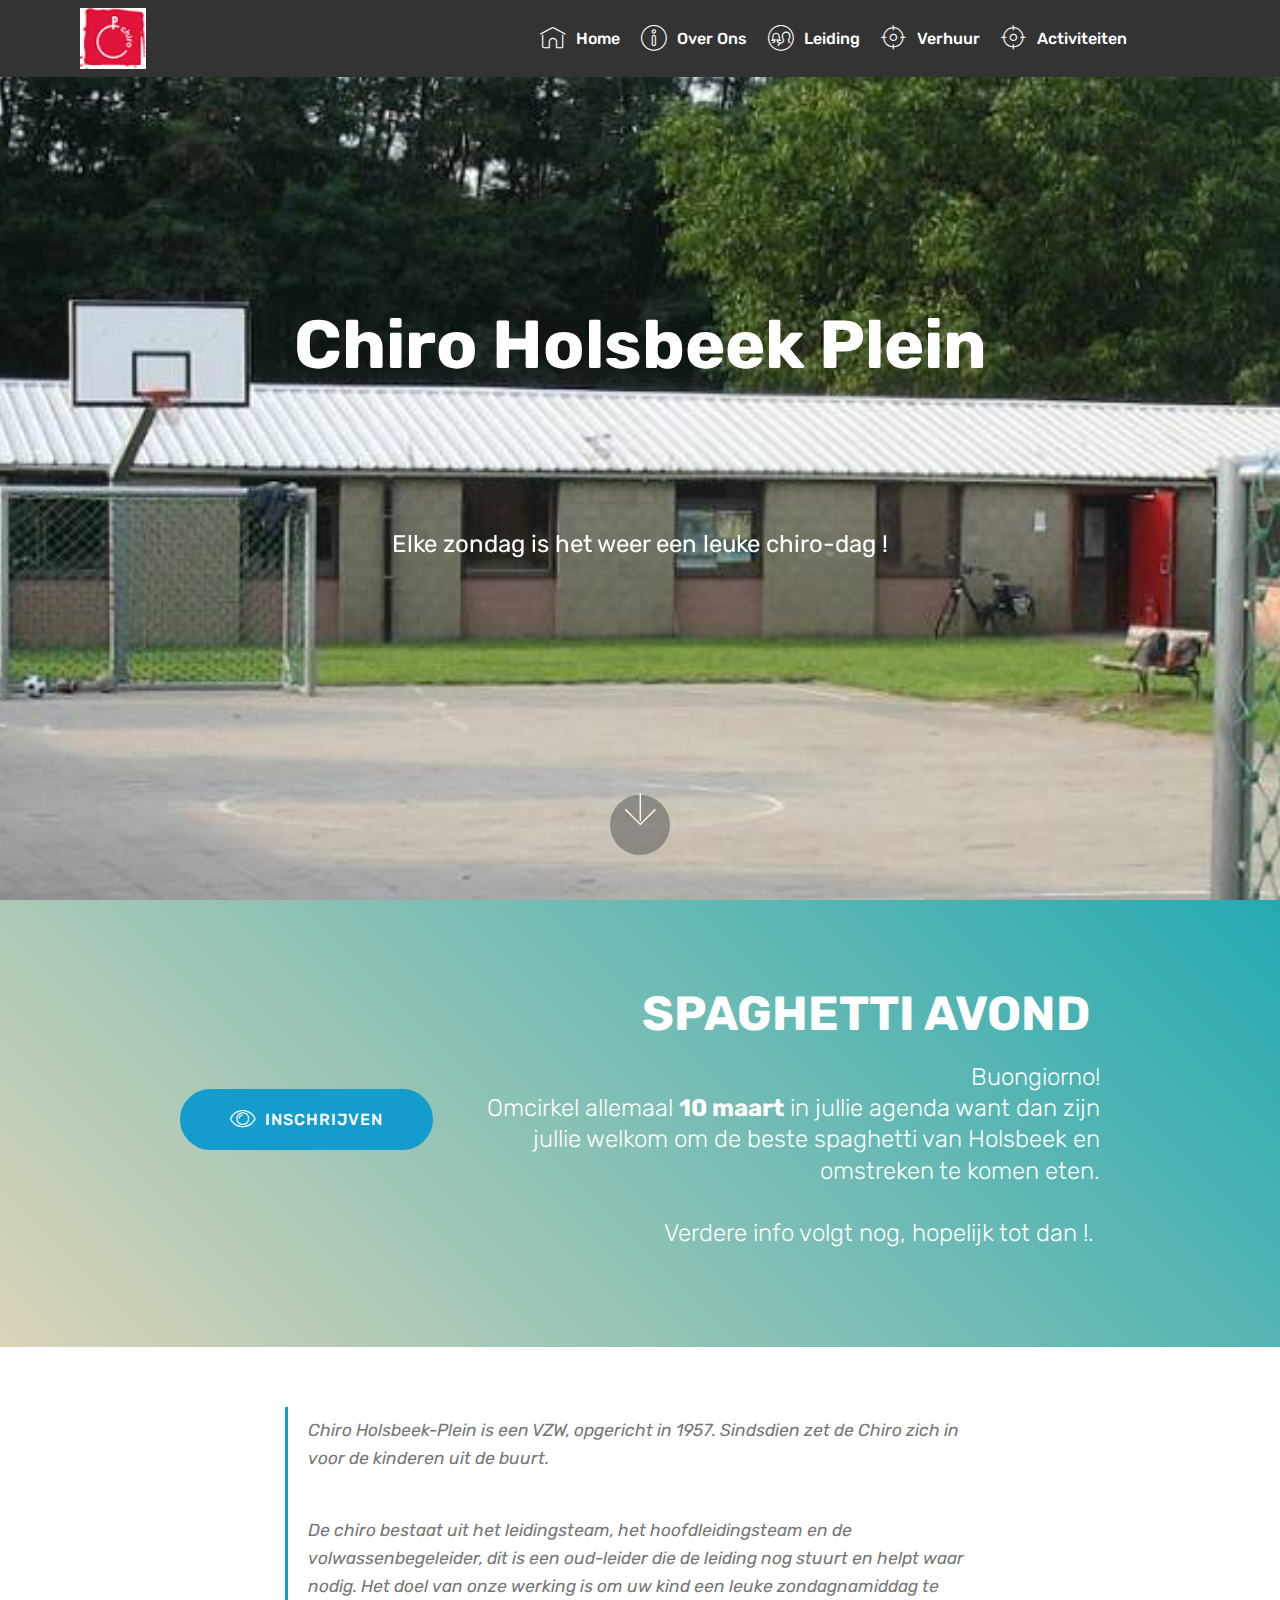
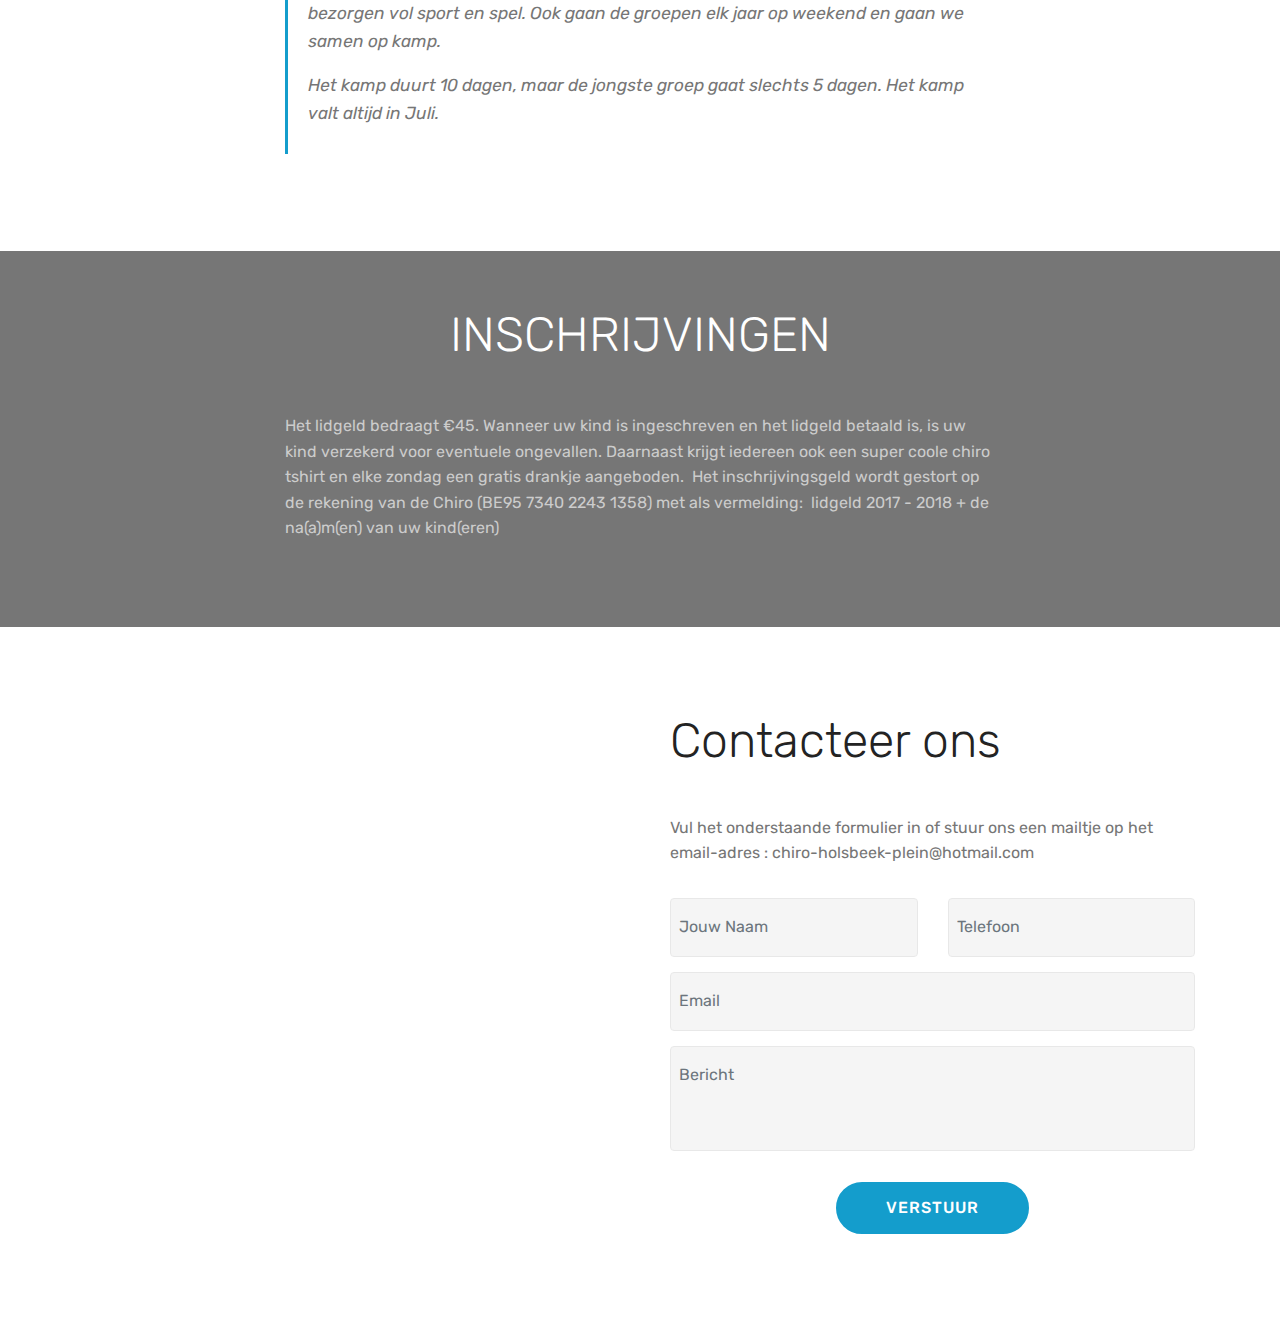
==== commit c885bf4f: "create github pages" ====
--- a/index.html
+++ b/index.html
@@ -26,7 +26,7 @@
 
     
 
-    <nav class="navbar navbar-expand beta-menu navbar-dropdown align-items-center navbar-fixed-top navbar-toggleable-sm">
+    <nav class="navbar navbar-expand beta-menu navbar-dropdown align-items-center navbar-toggleable-sm">
         <button class="navbar-toggler navbar-toggler-right" type="button" data-toggle="collapse" data-target="#navbarSupportedContent" aria-controls="navbarSupportedContent" aria-expanded="false" aria-label="Toggle navigation">
             <div class="hamburger">
                 <span></span>
@@ -66,7 +66,7 @@
     </nav>
 </section>
 
-<section class="engine"><a href="https://mobirise.ws/b">best site creator</a></section><section class="cid-qIwdPDKI76 mbr-fullscreen mbr-parallax-background" id="header2-f">
+<section class="engine"><a href="https://mobirise.ws/q">offline website creator download</a></section><section class="cid-qIwdPDKI76 mbr-fullscreen mbr-parallax-background" id="header2-f">
 
     
 
@@ -86,6 +86,28 @@
         <a href="#next">
             <i class="mbri-down mbr-iconfont"></i>
         </a>
+    </div>
+</section>
+
+<section class="mbr-section info2 cid-qIzWwYEMqA" id="info2-1k">
+
+    
+
+    
+
+    <div class="container">
+        <div class="row main justify-content-center">
+            <div class="media-container-column col-12 col-lg-3 col-md-4">
+                <div class="mbr-section-btn align-left py-4"><a class="btn btn-primary display-4" href="https://docs.google.com/forms/d/e/1FAIpQLScQeE4CsjZVzPOVs8EvQEBs-hG-dYzFTWcWY95O2y73B7ZZVQ/viewform?usp=sf_link" target="_blank">
+                    <span class="mbri-preview mbr-iconfont"></span>
+                    INSCHRIJVEN</a></div>
+            </div>
+            <div class="media-container-column title col-12 col-lg-7 col-md-6">
+                <h2 class="align-right mbr-bold mbr-white pb-3 mbr-fonts-style display-2">SPAGHETTI AVOND&nbsp;</h2>
+                <h3 class="mbr-section-subtitle align-right mbr-light mbr-white mbr-fonts-style display-5">Buongiorno! <br>Omcirkel allemaal <strong>10 maart</strong> in jullie agenda want dan zijn jullie welkom om de beste spaghetti van Holsbeek en omstreken te komen eten.<br><br> 
+<div>Verdere info volgt nog, hopelijk tot dan !<span style="background-color: initial; font-size: 1.5rem;">.&nbsp;</span></div></h3>
+            </div>
+        </div>
     </div>
 </section>
 
@@ -154,7 +176,7 @@
                 </div>
                 <div data-form-type="formoid">
                     <div data-form-alert="" hidden="">We contacteren  u zo spoedig mogelijk.</div>
-                    <form class="block mbr-form" action="https://mobirise.com/" method="post" data-form-title="Mobirise Form"><input type="hidden" name="email" data-form-email="true" value="Yvj0Adv5uhrdW+3f/hJhY3gwswKVBa8JT9gM9W80Yf1V8D+TA80bAfVrBWsK3luDQlG6tLUYY+FsDizszr/SY3Mpd7ym/11px+YS2eRMOUvnPM7nsPN+wtEX6XO8Cbsq" data-form-field="Email">
+                    <form class="block mbr-form" action="https://mobirise.com/" method="post" data-form-title="Mobirise Form"><input type="hidden" name="email" data-form-email="true" value="OfaS86yHxn+ZtNzbNV3xl1HFesudBa5KKXu8BAPxcnCVAEC/xY6CFSIeGGz6bEeS6zpsT2dPJJ0QdYCTRDrpWJ93Nlcec8H23LSkKO0Ny78ZFkxjMfsxC8PWBhLxsgSM" data-form-field="Email">
                         <div class="row">
                             <div class="col-md-6 multi-horizontal" data-for="name">
                                 <input type="text" class="form-control input" name="name" data-form-field="Name" placeholder="Jouw Naam" required="" id="name-form4-18">
--- a/assets/mobirise/css/mbr-additional.css
+++ b/assets/mobirise/css/mbr-additional.css
@@ -1764,6 +1764,14 @@
 .cid-qIwdPDKI76 {
   background-image: url("../../../assets/images/background-1140x400.jpg");
 }
+.cid-qIzWwYEMqA {
+  padding-top: 90px;
+  padding-bottom: 90px;
+  background: linear-gradient(45deg, #dbd4b8, #25aab2);
+}
+.cid-qIzWwYEMqA .btn {
+  margin: 0 0 .5rem 0;
+}
 .cid-qIwzW5apyX {
   padding-top: 60px;
   padding-bottom: 60px;
@@ -2546,7 +2554,7 @@
   width: 30px;
   height: 2px;
   border-right: 5px;
-  background-color: #ffffff;
+  background-color: #cc2952;
 }
 .cid-qIwdPC6Qti button.navbar-toggler .hamburger span:nth-child(1) {
   top: 0;
@@ -3307,3 +3315,400 @@
     margin-right: 0 !important;
   }
 }
+.cid-qIwdPC6Qti .navbar {
+  padding: .5rem 0;
+  background: #333333;
+  transition: none;
+  min-height: 77px;
+}
+.cid-qIwdPC6Qti .navbar-dropdown.bg-color.transparent.opened {
+  background: #333333;
+}
+.cid-qIwdPC6Qti a {
+  font-style: normal;
+}
+.cid-qIwdPC6Qti .nav-item span {
+  padding-right: 0.4em;
+  line-height: 0.5em;
+  vertical-align: text-bottom;
+  position: relative;
+  text-decoration: none;
+}
+.cid-qIwdPC6Qti .nav-item a {
+  display: flex;
+  align-items: center;
+  justify-content: center;
+  padding: 0.7rem 0 !important;
+  margin: 0rem .65rem !important;
+}
+.cid-qIwdPC6Qti .nav-item:focus,
+.cid-qIwdPC6Qti .nav-link:focus {
+  outline: none;
+}
+.cid-qIwdPC6Qti .btn {
+  padding: 0.4rem 1.5rem;
+  display: inline-flex;
+  align-items: center;
+}
+.cid-qIwdPC6Qti .btn .mbr-iconfont {
+  font-size: 1.6rem;
+}
+.cid-qIwdPC6Qti .menu-logo {
+  margin-right: auto;
+}
+.cid-qIwdPC6Qti .menu-logo .navbar-brand {
+  display: flex;
+  margin-left: 5rem;
+  padding: 0;
+  transition: padding .2s;
+  min-height: 3.8rem;
+  align-items: center;
+}
+.cid-qIwdPC6Qti .menu-logo .navbar-brand .navbar-caption-wrap {
+  display: -webkit-flex;
+  -webkit-align-items: center;
+  align-items: center;
+  word-break: break-word;
+  min-width: 7rem;
+  margin: .3rem 0;
+}
+.cid-qIwdPC6Qti .menu-logo .navbar-brand .navbar-caption-wrap .navbar-caption {
+  line-height: 1.2rem !important;
+  padding-right: 2rem;
+}
+.cid-qIwdPC6Qti .menu-logo .navbar-brand .navbar-logo {
+  font-size: 4rem;
+  transition: font-size 0.25s;
+}
+.cid-qIwdPC6Qti .menu-logo .navbar-brand .navbar-logo img {
+  display: flex;
+}
+.cid-qIwdPC6Qti .menu-logo .navbar-brand .navbar-logo .mbr-iconfont {
+  transition: font-size 0.25s;
+}
+.cid-qIwdPC6Qti .navbar-toggleable-sm .navbar-collapse {
+  justify-content: flex-end;
+  -webkit-justify-content: flex-end;
+  padding-right: 5rem;
+  width: auto;
+}
+.cid-qIwdPC6Qti .navbar-toggleable-sm .navbar-collapse .navbar-nav {
+  flex-wrap: wrap;
+  -webkit-flex-wrap: wrap;
+  padding-left: 0;
+}
+.cid-qIwdPC6Qti .navbar-toggleable-sm .navbar-collapse .navbar-nav .nav-item {
+  -webkit-align-self: center;
+  align-self: center;
+}
+.cid-qIwdPC6Qti .navbar-toggleable-sm .navbar-collapse .navbar-buttons {
+  padding-left: 0;
+  padding-bottom: 0;
+}
+.cid-qIwdPC6Qti .dropdown .dropdown-menu {
+  background: #333333;
+  display: none;
+  position: absolute;
+  min-width: 5rem;
+  padding-top: 1.4rem;
+  padding-bottom: 1.4rem;
+  text-align: left;
+}
+.cid-qIwdPC6Qti .dropdown .dropdown-menu .dropdown-item {
+  width: auto;
+  padding: 0.235em 1.5385em 0.235em 1.5385em !important;
+}
+.cid-qIwdPC6Qti .dropdown .dropdown-menu .dropdown-item::after {
+  right: 0.5rem;
+}
+.cid-qIwdPC6Qti .dropdown .dropdown-menu .dropdown-submenu {
+  margin: 0;
+}
+.cid-qIwdPC6Qti .dropdown.open > .dropdown-menu {
+  display: block;
+}
+.cid-qIwdPC6Qti .navbar-toggleable-sm.opened:after {
+  position: absolute;
+  width: 100vw;
+  height: 100vh;
+  content: '';
+  background-color: rgba(0, 0, 0, 0.1);
+  left: 0;
+  bottom: 0;
+  transform: translateY(100%);
+  -webkit-transform: translateY(100%);
+  z-index: 1000;
+}
+.cid-qIwdPC6Qti .navbar.navbar-short {
+  min-height: 60px;
+  transition: all .2s;
+}
+.cid-qIwdPC6Qti .navbar.navbar-short .navbar-toggler-right {
+  top: 20px;
+}
+.cid-qIwdPC6Qti .navbar.navbar-short .navbar-logo a {
+  font-size: 2.5rem !important;
+  line-height: 2.5rem;
+  transition: font-size 0.25s;
+}
+.cid-qIwdPC6Qti .navbar.navbar-short .navbar-logo a .mbr-iconfont {
+  font-size: 2.5rem !important;
+}
+.cid-qIwdPC6Qti .navbar.navbar-short .navbar-logo a img {
+  height: 3rem !important;
+}
+.cid-qIwdPC6Qti .navbar.navbar-short .navbar-brand {
+  min-height: 3rem;
+}
+.cid-qIwdPC6Qti button.navbar-toggler {
+  width: 31px;
+  height: 18px;
+  cursor: pointer;
+  transition: all .2s;
+  top: 1.5rem;
+  right: 1rem;
+}
+.cid-qIwdPC6Qti button.navbar-toggler:focus {
+  outline: none;
+}
+.cid-qIwdPC6Qti button.navbar-toggler .hamburger span {
+  position: absolute;
+  right: 0;
+  width: 30px;
+  height: 2px;
+  border-right: 5px;
+  background-color: #ffffff;
+}
+.cid-qIwdPC6Qti button.navbar-toggler .hamburger span:nth-child(1) {
+  top: 0;
+  transition: all .2s;
+}
+.cid-qIwdPC6Qti button.navbar-toggler .hamburger span:nth-child(2) {
+  top: 8px;
+  transition: all .15s;
+}
+.cid-qIwdPC6Qti button.navbar-toggler .hamburger span:nth-child(3) {
+  top: 8px;
+  transition: all .15s;
+}
+.cid-qIwdPC6Qti button.navbar-toggler .hamburger span:nth-child(4) {
+  top: 16px;
+  transition: all .2s;
+}
+.cid-qIwdPC6Qti nav.opened .hamburger span:nth-child(1) {
+  top: 8px;
+  width: 0;
+  opacity: 0;
+  right: 50%;
+  transition: all .2s;
+}
+.cid-qIwdPC6Qti nav.opened .hamburger span:nth-child(2) {
+  -webkit-transform: rotate(45deg);
+  transform: rotate(45deg);
+  transition: all .25s;
+}
+.cid-qIwdPC6Qti nav.opened .hamburger span:nth-child(3) {
+  -webkit-transform: rotate(-45deg);
+  transform: rotate(-45deg);
+  transition: all .25s;
+}
+.cid-qIwdPC6Qti nav.opened .hamburger span:nth-child(4) {
+  top: 8px;
+  width: 0;
+  opacity: 0;
+  right: 50%;
+  transition: all .2s;
+}
+.cid-qIwdPC6Qti .collapsed.navbar-expand {
+  flex-direction: column;
+}
+.cid-qIwdPC6Qti .collapsed .btn {
+  display: flex;
+}
+.cid-qIwdPC6Qti .collapsed .navbar-collapse {
+  display: none !important;
+  padding-right: 0 !important;
+}
+.cid-qIwdPC6Qti .collapsed .navbar-collapse.collapsing,
+.cid-qIwdPC6Qti .collapsed .navbar-collapse.show {
+  display: block !important;
+}
+.cid-qIwdPC6Qti .collapsed .navbar-collapse.collapsing .navbar-nav,
+.cid-qIwdPC6Qti .collapsed .navbar-collapse.show .navbar-nav {
+  display: block;
+  text-align: center;
+}
+.cid-qIwdPC6Qti .collapsed .navbar-collapse.collapsing .navbar-nav .nav-item,
+.cid-qIwdPC6Qti .collapsed .navbar-collapse.show .navbar-nav .nav-item {
+  clear: both;
+}
+.cid-qIwdPC6Qti .collapsed .navbar-collapse.collapsing .navbar-nav .nav-item:last-child,
+.cid-qIwdPC6Qti .collapsed .navbar-collapse.show .navbar-nav .nav-item:last-child {
+  margin-bottom: 1rem;
+}
+.cid-qIwdPC6Qti .collapsed .navbar-collapse.collapsing .navbar-buttons,
+.cid-qIwdPC6Qti .collapsed .navbar-collapse.show .navbar-buttons {
+  text-align: center;
+}
+.cid-qIwdPC6Qti .collapsed .navbar-collapse.collapsing .navbar-buttons:last-child,
+.cid-qIwdPC6Qti .collapsed .navbar-collapse.show .navbar-buttons:last-child {
+  margin-bottom: 1rem;
+}
+.cid-qIwdPC6Qti .collapsed button.navbar-toggler {
+  display: block;
+}
+.cid-qIwdPC6Qti .collapsed .navbar-brand {
+  margin-left: 1rem !important;
+}
+.cid-qIwdPC6Qti .collapsed .navbar-toggleable-sm {
+  flex-direction: column;
+  -webkit-flex-direction: column;
+}
+.cid-qIwdPC6Qti .collapsed .dropdown .dropdown-menu {
+  width: 100%;
+  text-align: center;
+  position: relative;
+  opacity: 0;
+  display: block;
+  height: 0;
+  visibility: hidden;
+  padding: 0;
+  transition-duration: .5s;
+  transition-property: opacity,padding,height;
+}
+.cid-qIwdPC6Qti .collapsed .dropdown.open > .dropdown-menu {
+  position: relative;
+  opacity: 1;
+  height: auto;
+  padding: 1.4rem 0;
+  visibility: visible;
+}
+.cid-qIwdPC6Qti .collapsed .dropdown .dropdown-submenu {
+  left: 0;
+  text-align: center;
+  width: 100%;
+}
+.cid-qIwdPC6Qti .collapsed .dropdown .dropdown-toggle[data-toggle="dropdown-submenu"]::after {
+  margin-top: 0;
+  position: inherit;
+  right: 0;
+  top: 50%;
+  display: inline-block;
+  width: 0;
+  height: 0;
+  margin-left: .3em;
+  vertical-align: middle;
+  content: "";
+  border-top: .30em solid;
+  border-right: .30em solid transparent;
+  border-left: .30em solid transparent;
+}
+@media (max-width: 991px) {
+  .cid-qIwdPC6Qti .navbar-expand {
+    flex-direction: column;
+  }
+  .cid-qIwdPC6Qti img {
+    height: 3.8rem !important;
+  }
+  .cid-qIwdPC6Qti .btn {
+    display: flex;
+  }
+  .cid-qIwdPC6Qti button.navbar-toggler {
+    display: block;
+  }
+  .cid-qIwdPC6Qti .navbar-brand {
+    margin-left: 1rem !important;
+  }
+  .cid-qIwdPC6Qti .navbar-toggleable-sm {
+    flex-direction: column;
+    -webkit-flex-direction: column;
+  }
+  .cid-qIwdPC6Qti .navbar-collapse {
+    display: none !important;
+    padding-right: 0 !important;
+  }
+  .cid-qIwdPC6Qti .navbar-collapse.collapsing,
+  .cid-qIwdPC6Qti .navbar-collapse.show {
+    display: block !important;
+  }
+  .cid-qIwdPC6Qti .navbar-collapse.collapsing .navbar-nav,
+  .cid-qIwdPC6Qti .navbar-collapse.show .navbar-nav {
+    display: block;
+    text-align: center;
+  }
+  .cid-qIwdPC6Qti .navbar-collapse.collapsing .navbar-nav .nav-item,
+  .cid-qIwdPC6Qti .navbar-collapse.show .navbar-nav .nav-item {
+    clear: both;
+  }
+  .cid-qIwdPC6Qti .navbar-collapse.collapsing .navbar-nav .nav-item:last-child,
+  .cid-qIwdPC6Qti .navbar-collapse.show .navbar-nav .nav-item:last-child {
+    margin-bottom: 1rem;
+  }
+  .cid-qIwdPC6Qti .navbar-collapse.collapsing .navbar-buttons,
+  .cid-qIwdPC6Qti .navbar-collapse.show .navbar-buttons {
+    text-align: center;
+  }
+  .cid-qIwdPC6Qti .navbar-collapse.collapsing .navbar-buttons:last-child,
+  .cid-qIwdPC6Qti .navbar-collapse.show .navbar-buttons:last-child {
+    margin-bottom: 1rem;
+  }
+  .cid-qIwdPC6Qti .dropdown .dropdown-menu {
+    width: 100%;
+    text-align: center;
+    position: relative;
+    opacity: 0;
+    display: block;
+    height: 0;
+    visibility: hidden;
+    padding: 0;
+    transition-duration: .5s;
+    transition-property: opacity,padding,height;
+  }
+  .cid-qIwdPC6Qti .dropdown.open > .dropdown-menu {
+    position: relative;
+    opacity: 1;
+    height: auto;
+    padding: 1.4rem 0;
+    visibility: visible;
+  }
+  .cid-qIwdPC6Qti .dropdown .dropdown-submenu {
+    left: 0;
+    text-align: center;
+    width: 100%;
+  }
+  .cid-qIwdPC6Qti .dropdown .dropdown-toggle[data-toggle="dropdown-submenu"]::after {
+    margin-top: 0;
+    position: inherit;
+    right: 0;
+    top: 50%;
+    display: inline-block;
+    width: 0;
+    height: 0;
+    margin-left: .3em;
+    vertical-align: middle;
+    content: "";
+    border-top: .30em solid;
+    border-right: .30em solid transparent;
+    border-left: .30em solid transparent;
+  }
+}
+@media (min-width: 767px) {
+  .cid-qIwdPC6Qti .menu-logo {
+    flex-shrink: 0;
+  }
+}
+.cid-qIwdPC6Qti .navbar-collapse {
+  flex-basis: auto;
+}
+.cid-qIwdPC6Qti .nav-link:hover,
+.cid-qIwdPC6Qti .dropdown-item:hover {
+  color: #c1c1c1 !important;
+}
+.cid-qIzVaEajtX {
+  padding-top: 90px;
+  padding-bottom: 90px;
+  background: linear-gradient(45deg, #dbd4b8, #25aab2);
+}
+.cid-qIzVaEajtX .btn {
+  margin: 0 0 .5rem 0;
+}
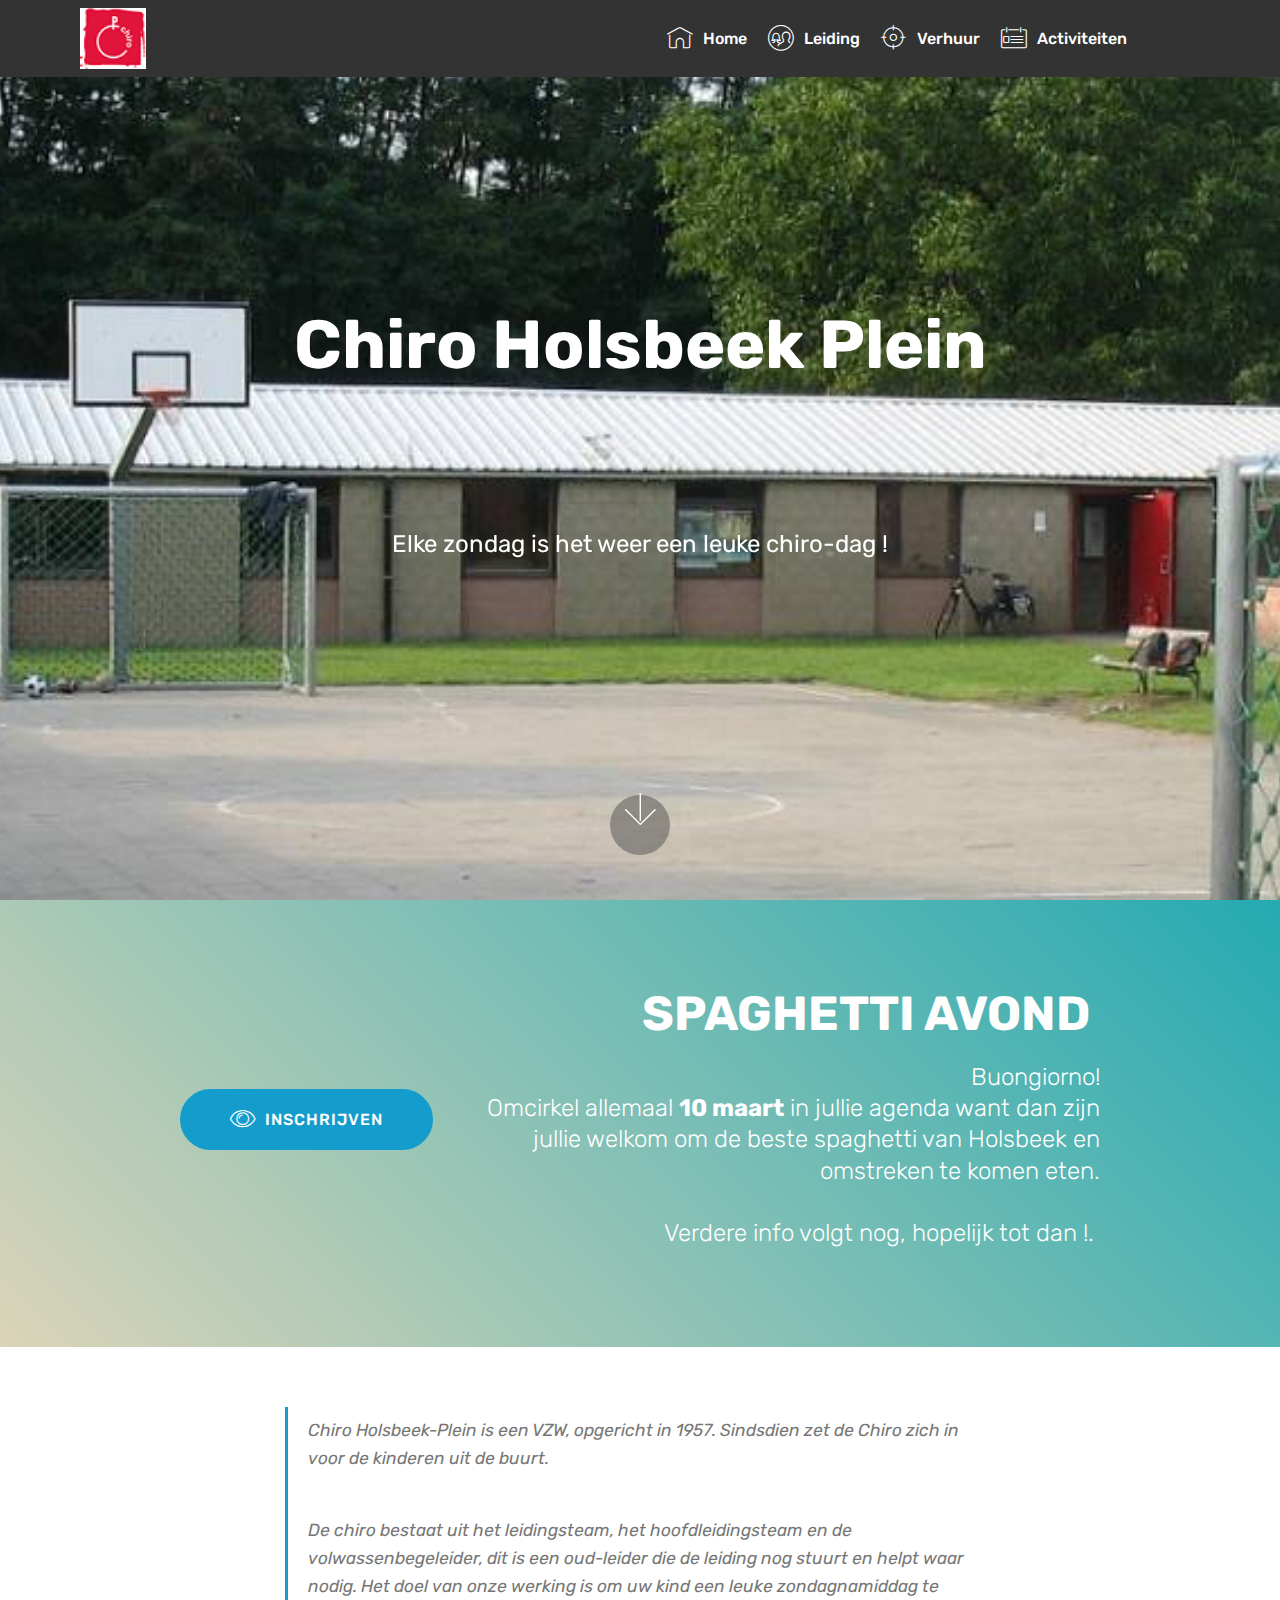
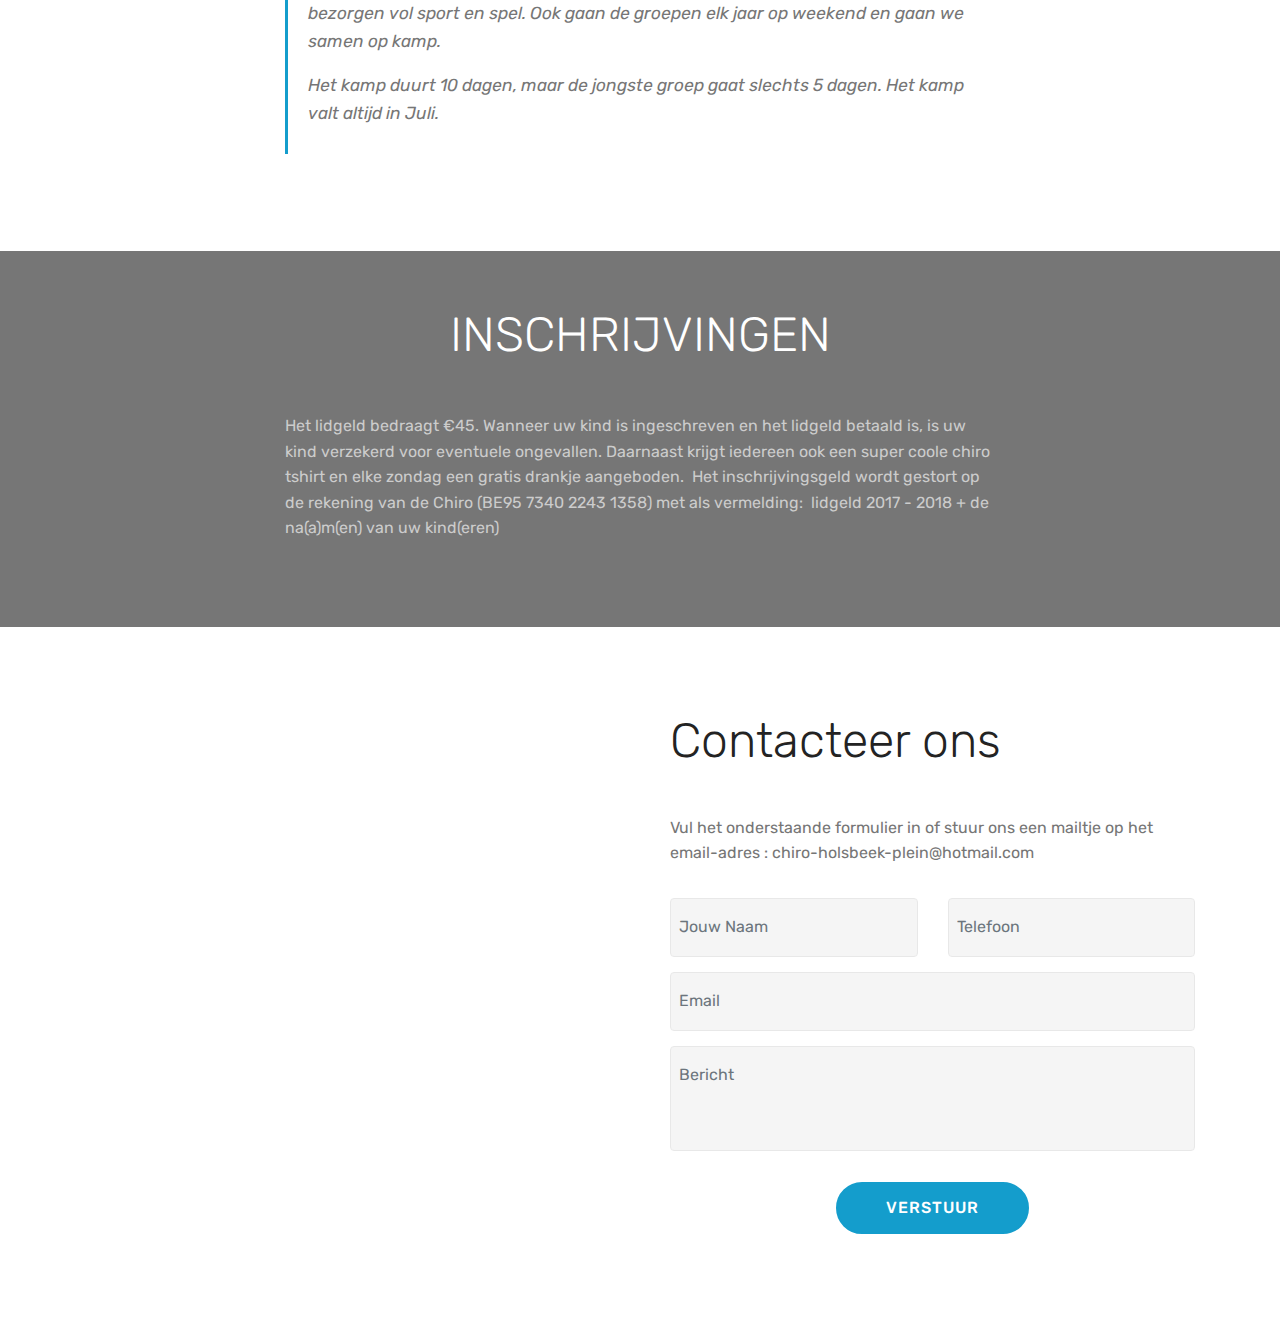
==== commit 9acf1261: "create github pages" ====
--- a/index.html
+++ b/index.html
@@ -52,13 +52,11 @@
                 </li><li class="nav-item"><a class="nav-link link text-white display-4" href="index.html#features16-j" aria-expanded="false">
                         </a></li><li class="nav-item"><a class="nav-link link text-white display-4" href="page1.html" aria-expanded="false"></a></li><li class="nav-item"><a class="nav-link link text-white display-4" href="index.html" aria-expanded="false"><span class="mbri-home mbr-iconfont mbr-iconfont-btn"></span>
                         
-                        Home</a></li><li class="nav-item"><a class="nav-link link text-white display-4" href="index.html#content2-w" aria-expanded="false"><span class="mbri-info mbr-iconfont mbr-iconfont-btn"></span>
-                        
-                        Over Ons</a></li><li class="nav-item"><a class="nav-link link text-white display-4" href="page1.html" aria-expanded="false"><span class="mbri-users mbr-iconfont mbr-iconfont-btn"></span>
+                        Home</a></li><li class="nav-item"><a class="nav-link link text-white display-4" href="page1.html" aria-expanded="false"><span class="mbri-users mbr-iconfont mbr-iconfont-btn"></span>
                         
                         Leiding</a></li><li class="nav-item"><a class="nav-link link text-white display-4" href="page2.html" aria-expanded="false"><span class="mbri-target mbr-iconfont mbr-iconfont-btn"></span>
                         
-                        Verhuur</a></li><li class="nav-item"><a class="nav-link link text-white display-4" href="page3.html" aria-expanded="false"><span class="mbri-target mbr-iconfont mbr-iconfont-btn"></span>
+                        Verhuur</a></li><li class="nav-item"><a class="nav-link link text-white display-4" href="page3.html" aria-expanded="false"><span class="mbri-contact-form mbr-iconfont mbr-iconfont-btn"></span>
                         
                         Activiteiten</a></li><li class="nav-item"><a class="nav-link link text-white display-4" href="page2.html" aria-expanded="false"></a></li><li class="nav-item"><a class="nav-link link text-white display-4" href="page2.html" aria-expanded="false"></a></li><li class="nav-item"><a class="nav-link link text-white display-4" href="index.html#content2-w" aria-expanded="false"></a></li></ul>
             
@@ -66,7 +64,7 @@
     </nav>
 </section>
 
-<section class="engine"><a href="https://mobirise.ws/q">offline website creator download</a></section><section class="cid-qIwdPDKI76 mbr-fullscreen mbr-parallax-background" id="header2-f">
+<section class="engine"><a href="https://mobirise.ws/c">best web site maker</a></section><section class="cid-qIwdPDKI76 mbr-fullscreen mbr-parallax-background" id="header2-f">
 
     
 
@@ -176,7 +174,7 @@
                 </div>
                 <div data-form-type="formoid">
                     <div data-form-alert="" hidden="">We contacteren  u zo spoedig mogelijk.</div>
-                    <form class="block mbr-form" action="https://mobirise.com/" method="post" data-form-title="Mobirise Form"><input type="hidden" name="email" data-form-email="true" value="OfaS86yHxn+ZtNzbNV3xl1HFesudBa5KKXu8BAPxcnCVAEC/xY6CFSIeGGz6bEeS6zpsT2dPJJ0QdYCTRDrpWJ93Nlcec8H23LSkKO0Ny78ZFkxjMfsxC8PWBhLxsgSM" data-form-field="Email">
+                    <form class="block mbr-form" action="https://mobirise.com/" method="post" data-form-title="Mobirise Form"><input type="hidden" name="email" data-form-email="true" value="7KX8ptpKDWXsSL40nkOXQGF/k7KwhE0JAAFp1/iLq2R0TQ5vgo3WrAZ5Wvb7xnKPfcm8FaHciXUM9yb28C5oiyGFOnXax808iV4AK4tZdZvjzB/XDV7u1AZs8bifzqKA" data-form-field="Email">
                         <div class="row">
                             <div class="col-md-6 multi-horizontal" data-for="name">
                                 <input type="text" class="form-control input" name="name" data-form-field="Name" placeholder="Jouw Naam" required="" id="name-form4-18">
--- a/assets/mobirise/css/mbr-additional.css
+++ b/assets/mobirise/css/mbr-additional.css
@@ -3206,6 +3206,11 @@
 .cid-qIwdPC6Qti .dropdown-item:hover {
   color: #c1c1c1 !important;
 }
+.cid-qIzXMbiOcS {
+  padding-top: 105px;
+  padding-bottom: 60px;
+  background-color: #e4d295;
+}
 .cid-qIxentITk7 {
   padding-top: 90px;
   padding-bottom: 90px;
@@ -3315,400 +3320,3 @@
     margin-right: 0 !important;
   }
 }
-.cid-qIwdPC6Qti .navbar {
-  padding: .5rem 0;
-  background: #333333;
-  transition: none;
-  min-height: 77px;
-}
-.cid-qIwdPC6Qti .navbar-dropdown.bg-color.transparent.opened {
-  background: #333333;
-}
-.cid-qIwdPC6Qti a {
-  font-style: normal;
-}
-.cid-qIwdPC6Qti .nav-item span {
-  padding-right: 0.4em;
-  line-height: 0.5em;
-  vertical-align: text-bottom;
-  position: relative;
-  text-decoration: none;
-}
-.cid-qIwdPC6Qti .nav-item a {
-  display: flex;
-  align-items: center;
-  justify-content: center;
-  padding: 0.7rem 0 !important;
-  margin: 0rem .65rem !important;
-}
-.cid-qIwdPC6Qti .nav-item:focus,
-.cid-qIwdPC6Qti .nav-link:focus {
-  outline: none;
-}
-.cid-qIwdPC6Qti .btn {
-  padding: 0.4rem 1.5rem;
-  display: inline-flex;
-  align-items: center;
-}
-.cid-qIwdPC6Qti .btn .mbr-iconfont {
-  font-size: 1.6rem;
-}
-.cid-qIwdPC6Qti .menu-logo {
-  margin-right: auto;
-}
-.cid-qIwdPC6Qti .menu-logo .navbar-brand {
-  display: flex;
-  margin-left: 5rem;
-  padding: 0;
-  transition: padding .2s;
-  min-height: 3.8rem;
-  align-items: center;
-}
-.cid-qIwdPC6Qti .menu-logo .navbar-brand .navbar-caption-wrap {
-  display: -webkit-flex;
-  -webkit-align-items: center;
-  align-items: center;
-  word-break: break-word;
-  min-width: 7rem;
-  margin: .3rem 0;
-}
-.cid-qIwdPC6Qti .menu-logo .navbar-brand .navbar-caption-wrap .navbar-caption {
-  line-height: 1.2rem !important;
-  padding-right: 2rem;
-}
-.cid-qIwdPC6Qti .menu-logo .navbar-brand .navbar-logo {
-  font-size: 4rem;
-  transition: font-size 0.25s;
-}
-.cid-qIwdPC6Qti .menu-logo .navbar-brand .navbar-logo img {
-  display: flex;
-}
-.cid-qIwdPC6Qti .menu-logo .navbar-brand .navbar-logo .mbr-iconfont {
-  transition: font-size 0.25s;
-}
-.cid-qIwdPC6Qti .navbar-toggleable-sm .navbar-collapse {
-  justify-content: flex-end;
-  -webkit-justify-content: flex-end;
-  padding-right: 5rem;
-  width: auto;
-}
-.cid-qIwdPC6Qti .navbar-toggleable-sm .navbar-collapse .navbar-nav {
-  flex-wrap: wrap;
-  -webkit-flex-wrap: wrap;
-  padding-left: 0;
-}
-.cid-qIwdPC6Qti .navbar-toggleable-sm .navbar-collapse .navbar-nav .nav-item {
-  -webkit-align-self: center;
-  align-self: center;
-}
-.cid-qIwdPC6Qti .navbar-toggleable-sm .navbar-collapse .navbar-buttons {
-  padding-left: 0;
-  padding-bottom: 0;
-}
-.cid-qIwdPC6Qti .dropdown .dropdown-menu {
-  background: #333333;
-  display: none;
-  position: absolute;
-  min-width: 5rem;
-  padding-top: 1.4rem;
-  padding-bottom: 1.4rem;
-  text-align: left;
-}
-.cid-qIwdPC6Qti .dropdown .dropdown-menu .dropdown-item {
-  width: auto;
-  padding: 0.235em 1.5385em 0.235em 1.5385em !important;
-}
-.cid-qIwdPC6Qti .dropdown .dropdown-menu .dropdown-item::after {
-  right: 0.5rem;
-}
-.cid-qIwdPC6Qti .dropdown .dropdown-menu .dropdown-submenu {
-  margin: 0;
-}
-.cid-qIwdPC6Qti .dropdown.open > .dropdown-menu {
-  display: block;
-}
-.cid-qIwdPC6Qti .navbar-toggleable-sm.opened:after {
-  position: absolute;
-  width: 100vw;
-  height: 100vh;
-  content: '';
-  background-color: rgba(0, 0, 0, 0.1);
-  left: 0;
-  bottom: 0;
-  transform: translateY(100%);
-  -webkit-transform: translateY(100%);
-  z-index: 1000;
-}
-.cid-qIwdPC6Qti .navbar.navbar-short {
-  min-height: 60px;
-  transition: all .2s;
-}
-.cid-qIwdPC6Qti .navbar.navbar-short .navbar-toggler-right {
-  top: 20px;
-}
-.cid-qIwdPC6Qti .navbar.navbar-short .navbar-logo a {
-  font-size: 2.5rem !important;
-  line-height: 2.5rem;
-  transition: font-size 0.25s;
-}
-.cid-qIwdPC6Qti .navbar.navbar-short .navbar-logo a .mbr-iconfont {
-  font-size: 2.5rem !important;
-}
-.cid-qIwdPC6Qti .navbar.navbar-short .navbar-logo a img {
-  height: 3rem !important;
-}
-.cid-qIwdPC6Qti .navbar.navbar-short .navbar-brand {
-  min-height: 3rem;
-}
-.cid-qIwdPC6Qti button.navbar-toggler {
-  width: 31px;
-  height: 18px;
-  cursor: pointer;
-  transition: all .2s;
-  top: 1.5rem;
-  right: 1rem;
-}
-.cid-qIwdPC6Qti button.navbar-toggler:focus {
-  outline: none;
-}
-.cid-qIwdPC6Qti button.navbar-toggler .hamburger span {
-  position: absolute;
-  right: 0;
-  width: 30px;
-  height: 2px;
-  border-right: 5px;
-  background-color: #ffffff;
-}
-.cid-qIwdPC6Qti button.navbar-toggler .hamburger span:nth-child(1) {
-  top: 0;
-  transition: all .2s;
-}
-.cid-qIwdPC6Qti button.navbar-toggler .hamburger span:nth-child(2) {
-  top: 8px;
-  transition: all .15s;
-}
-.cid-qIwdPC6Qti button.navbar-toggler .hamburger span:nth-child(3) {
-  top: 8px;
-  transition: all .15s;
-}
-.cid-qIwdPC6Qti button.navbar-toggler .hamburger span:nth-child(4) {
-  top: 16px;
-  transition: all .2s;
-}
-.cid-qIwdPC6Qti nav.opened .hamburger span:nth-child(1) {
-  top: 8px;
-  width: 0;
-  opacity: 0;
-  right: 50%;
-  transition: all .2s;
-}
-.cid-qIwdPC6Qti nav.opened .hamburger span:nth-child(2) {
-  -webkit-transform: rotate(45deg);
-  transform: rotate(45deg);
-  transition: all .25s;
-}
-.cid-qIwdPC6Qti nav.opened .hamburger span:nth-child(3) {
-  -webkit-transform: rotate(-45deg);
-  transform: rotate(-45deg);
-  transition: all .25s;
-}
-.cid-qIwdPC6Qti nav.opened .hamburger span:nth-child(4) {
-  top: 8px;
-  width: 0;
-  opacity: 0;
-  right: 50%;
-  transition: all .2s;
-}
-.cid-qIwdPC6Qti .collapsed.navbar-expand {
-  flex-direction: column;
-}
-.cid-qIwdPC6Qti .collapsed .btn {
-  display: flex;
-}
-.cid-qIwdPC6Qti .collapsed .navbar-collapse {
-  display: none !important;
-  padding-right: 0 !important;
-}
-.cid-qIwdPC6Qti .collapsed .navbar-collapse.collapsing,
-.cid-qIwdPC6Qti .collapsed .navbar-collapse.show {
-  display: block !important;
-}
-.cid-qIwdPC6Qti .collapsed .navbar-collapse.collapsing .navbar-nav,
-.cid-qIwdPC6Qti .collapsed .navbar-collapse.show .navbar-nav {
-  display: block;
-  text-align: center;
-}
-.cid-qIwdPC6Qti .collapsed .navbar-collapse.collapsing .navbar-nav .nav-item,
-.cid-qIwdPC6Qti .collapsed .navbar-collapse.show .navbar-nav .nav-item {
-  clear: both;
-}
-.cid-qIwdPC6Qti .collapsed .navbar-collapse.collapsing .navbar-nav .nav-item:last-child,
-.cid-qIwdPC6Qti .collapsed .navbar-collapse.show .navbar-nav .nav-item:last-child {
-  margin-bottom: 1rem;
-}
-.cid-qIwdPC6Qti .collapsed .navbar-collapse.collapsing .navbar-buttons,
-.cid-qIwdPC6Qti .collapsed .navbar-collapse.show .navbar-buttons {
-  text-align: center;
-}
-.cid-qIwdPC6Qti .collapsed .navbar-collapse.collapsing .navbar-buttons:last-child,
-.cid-qIwdPC6Qti .collapsed .navbar-collapse.show .navbar-buttons:last-child {
-  margin-bottom: 1rem;
-}
-.cid-qIwdPC6Qti .collapsed button.navbar-toggler {
-  display: block;
-}
-.cid-qIwdPC6Qti .collapsed .navbar-brand {
-  margin-left: 1rem !important;
-}
-.cid-qIwdPC6Qti .collapsed .navbar-toggleable-sm {
-  flex-direction: column;
-  -webkit-flex-direction: column;
-}
-.cid-qIwdPC6Qti .collapsed .dropdown .dropdown-menu {
-  width: 100%;
-  text-align: center;
-  position: relative;
-  opacity: 0;
-  display: block;
-  height: 0;
-  visibility: hidden;
-  padding: 0;
-  transition-duration: .5s;
-  transition-property: opacity,padding,height;
-}
-.cid-qIwdPC6Qti .collapsed .dropdown.open > .dropdown-menu {
-  position: relative;
-  opacity: 1;
-  height: auto;
-  padding: 1.4rem 0;
-  visibility: visible;
-}
-.cid-qIwdPC6Qti .collapsed .dropdown .dropdown-submenu {
-  left: 0;
-  text-align: center;
-  width: 100%;
-}
-.cid-qIwdPC6Qti .collapsed .dropdown .dropdown-toggle[data-toggle="dropdown-submenu"]::after {
-  margin-top: 0;
-  position: inherit;
-  right: 0;
-  top: 50%;
-  display: inline-block;
-  width: 0;
-  height: 0;
-  margin-left: .3em;
-  vertical-align: middle;
-  content: "";
-  border-top: .30em solid;
-  border-right: .30em solid transparent;
-  border-left: .30em solid transparent;
-}
-@media (max-width: 991px) {
-  .cid-qIwdPC6Qti .navbar-expand {
-    flex-direction: column;
-  }
-  .cid-qIwdPC6Qti img {
-    height: 3.8rem !important;
-  }
-  .cid-qIwdPC6Qti .btn {
-    display: flex;
-  }
-  .cid-qIwdPC6Qti button.navbar-toggler {
-    display: block;
-  }
-  .cid-qIwdPC6Qti .navbar-brand {
-    margin-left: 1rem !important;
-  }
-  .cid-qIwdPC6Qti .navbar-toggleable-sm {
-    flex-direction: column;
-    -webkit-flex-direction: column;
-  }
-  .cid-qIwdPC6Qti .navbar-collapse {
-    display: none !important;
-    padding-right: 0 !important;
-  }
-  .cid-qIwdPC6Qti .navbar-collapse.collapsing,
-  .cid-qIwdPC6Qti .navbar-collapse.show {
-    display: block !important;
-  }
-  .cid-qIwdPC6Qti .navbar-collapse.collapsing .navbar-nav,
-  .cid-qIwdPC6Qti .navbar-collapse.show .navbar-nav {
-    display: block;
-    text-align: center;
-  }
-  .cid-qIwdPC6Qti .navbar-collapse.collapsing .navbar-nav .nav-item,
-  .cid-qIwdPC6Qti .navbar-collapse.show .navbar-nav .nav-item {
-    clear: both;
-  }
-  .cid-qIwdPC6Qti .navbar-collapse.collapsing .navbar-nav .nav-item:last-child,
-  .cid-qIwdPC6Qti .navbar-collapse.show .navbar-nav .nav-item:last-child {
-    margin-bottom: 1rem;
-  }
-  .cid-qIwdPC6Qti .navbar-collapse.collapsing .navbar-buttons,
-  .cid-qIwdPC6Qti .navbar-collapse.show .navbar-buttons {
-    text-align: center;
-  }
-  .cid-qIwdPC6Qti .navbar-collapse.collapsing .navbar-buttons:last-child,
-  .cid-qIwdPC6Qti .navbar-collapse.show .navbar-buttons:last-child {
-    margin-bottom: 1rem;
-  }
-  .cid-qIwdPC6Qti .dropdown .dropdown-menu {
-    width: 100%;
-    text-align: center;
-    position: relative;
-    opacity: 0;
-    display: block;
-    height: 0;
-    visibility: hidden;
-    padding: 0;
-    transition-duration: .5s;
-    transition-property: opacity,padding,height;
-  }
-  .cid-qIwdPC6Qti .dropdown.open > .dropdown-menu {
-    position: relative;
-    opacity: 1;
-    height: auto;
-    padding: 1.4rem 0;
-    visibility: visible;
-  }
-  .cid-qIwdPC6Qti .dropdown .dropdown-submenu {
-    left: 0;
-    text-align: center;
-    width: 100%;
-  }
-  .cid-qIwdPC6Qti .dropdown .dropdown-toggle[data-toggle="dropdown-submenu"]::after {
-    margin-top: 0;
-    position: inherit;
-    right: 0;
-    top: 50%;
-    display: inline-block;
-    width: 0;
-    height: 0;
-    margin-left: .3em;
-    vertical-align: middle;
-    content: "";
-    border-top: .30em solid;
-    border-right: .30em solid transparent;
-    border-left: .30em solid transparent;
-  }
-}
-@media (min-width: 767px) {
-  .cid-qIwdPC6Qti .menu-logo {
-    flex-shrink: 0;
-  }
-}
-.cid-qIwdPC6Qti .navbar-collapse {
-  flex-basis: auto;
-}
-.cid-qIwdPC6Qti .nav-link:hover,
-.cid-qIwdPC6Qti .dropdown-item:hover {
-  color: #c1c1c1 !important;
-}
-.cid-qIzVaEajtX {
-  padding-top: 90px;
-  padding-bottom: 90px;
-  background: linear-gradient(45deg, #dbd4b8, #25aab2);
-}
-.cid-qIzVaEajtX .btn {
-  margin: 0 0 .5rem 0;
-}
